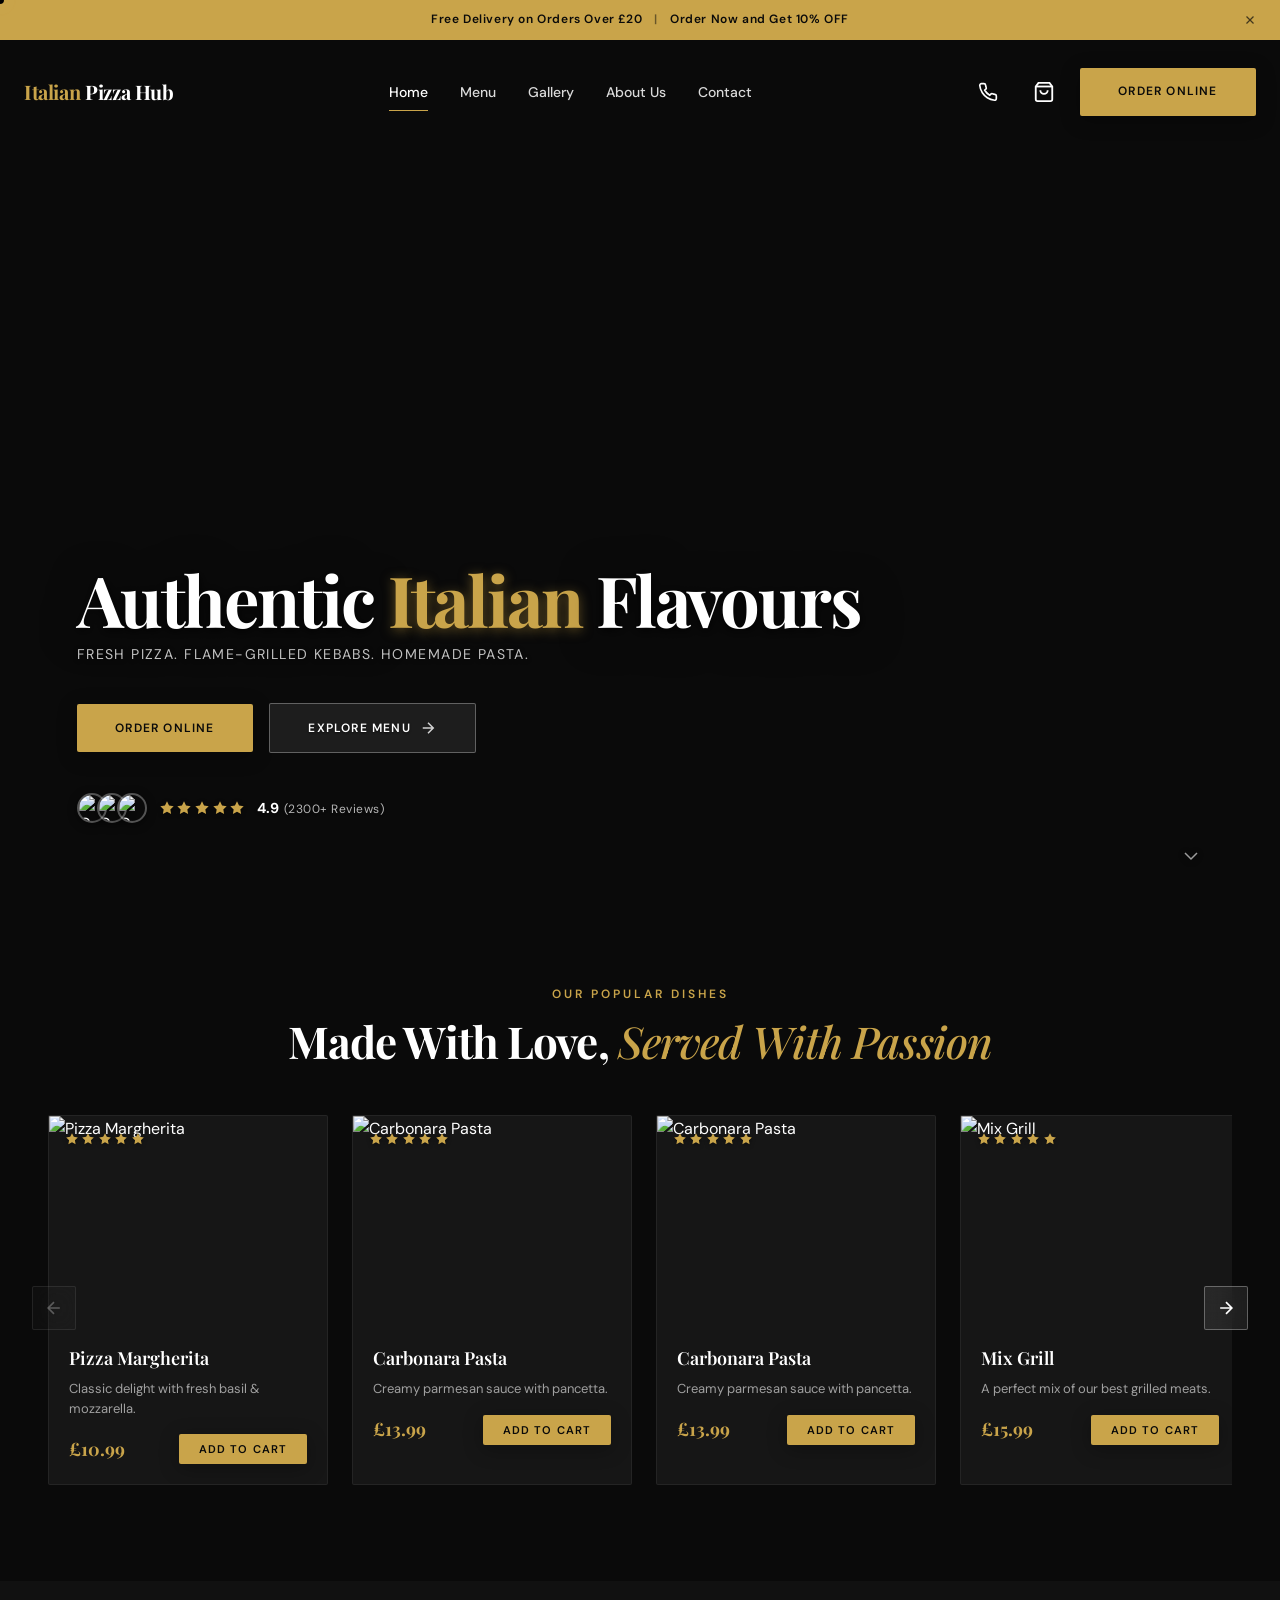
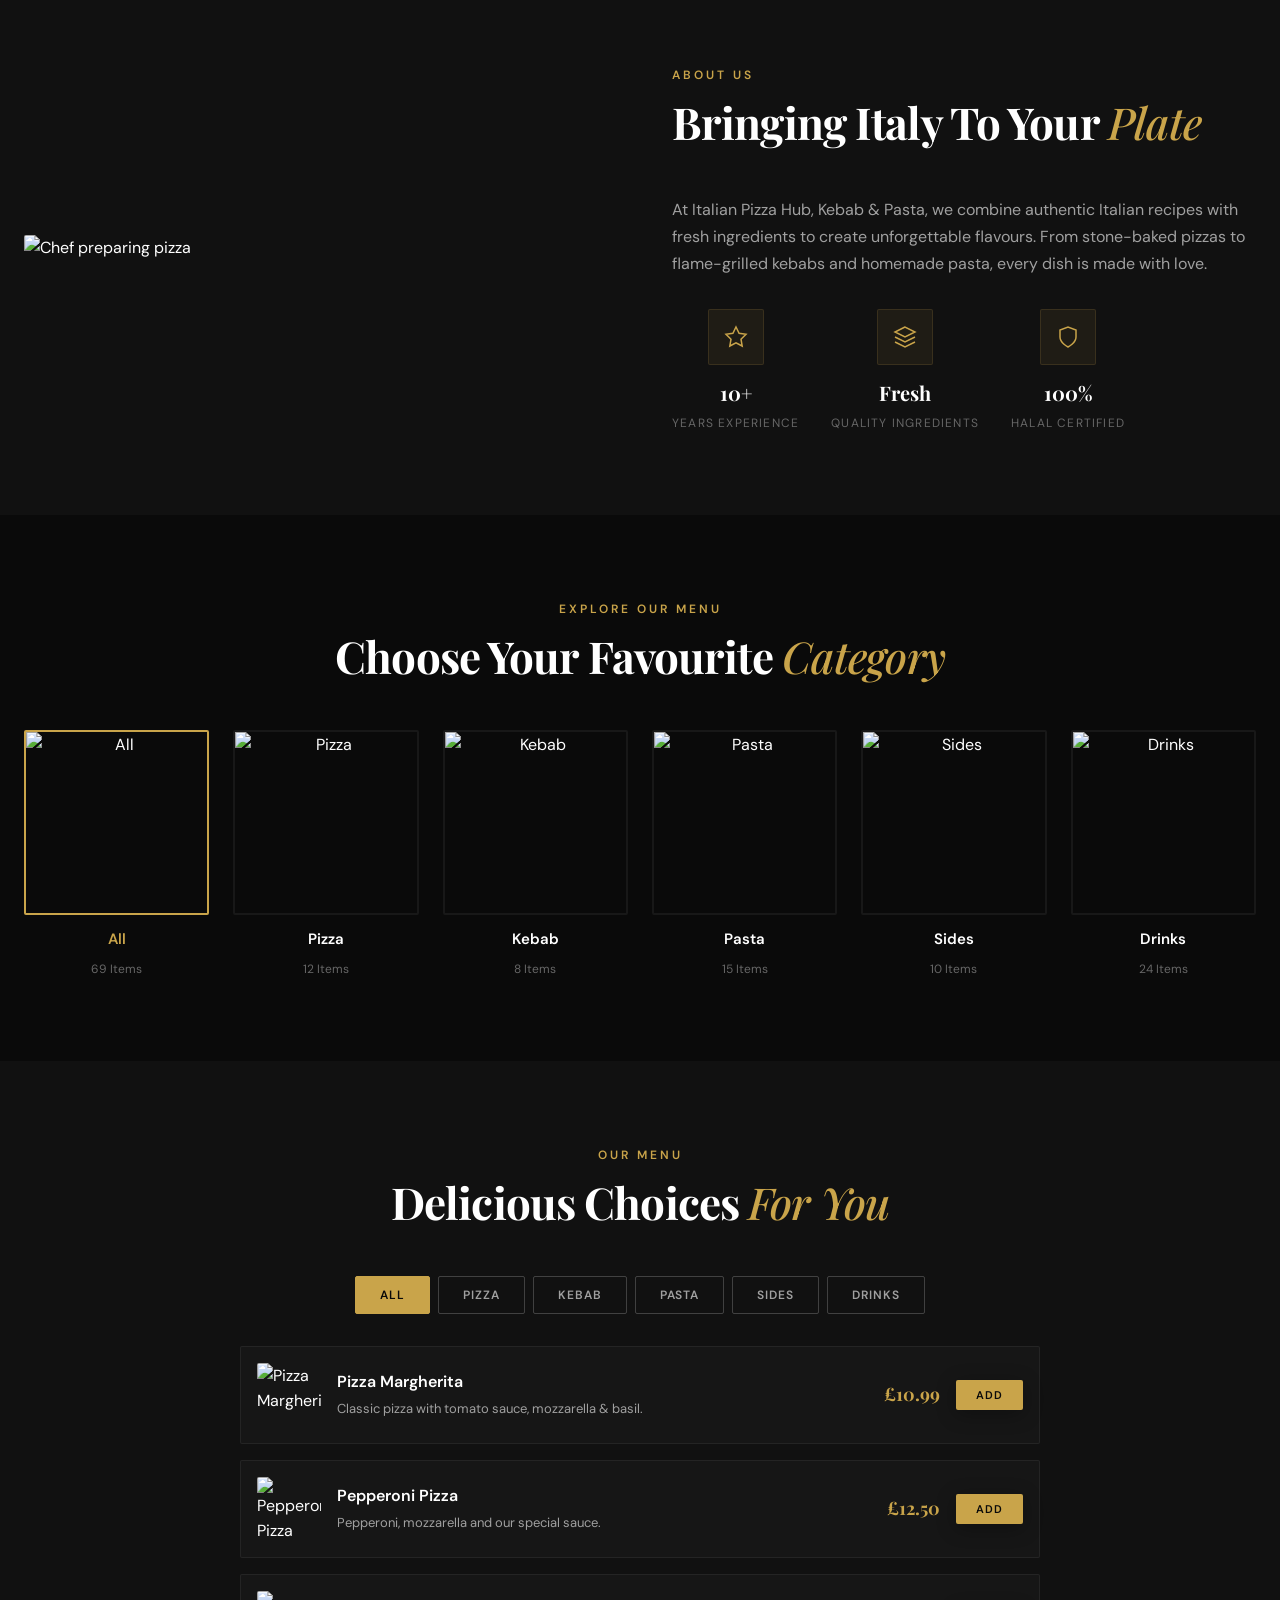
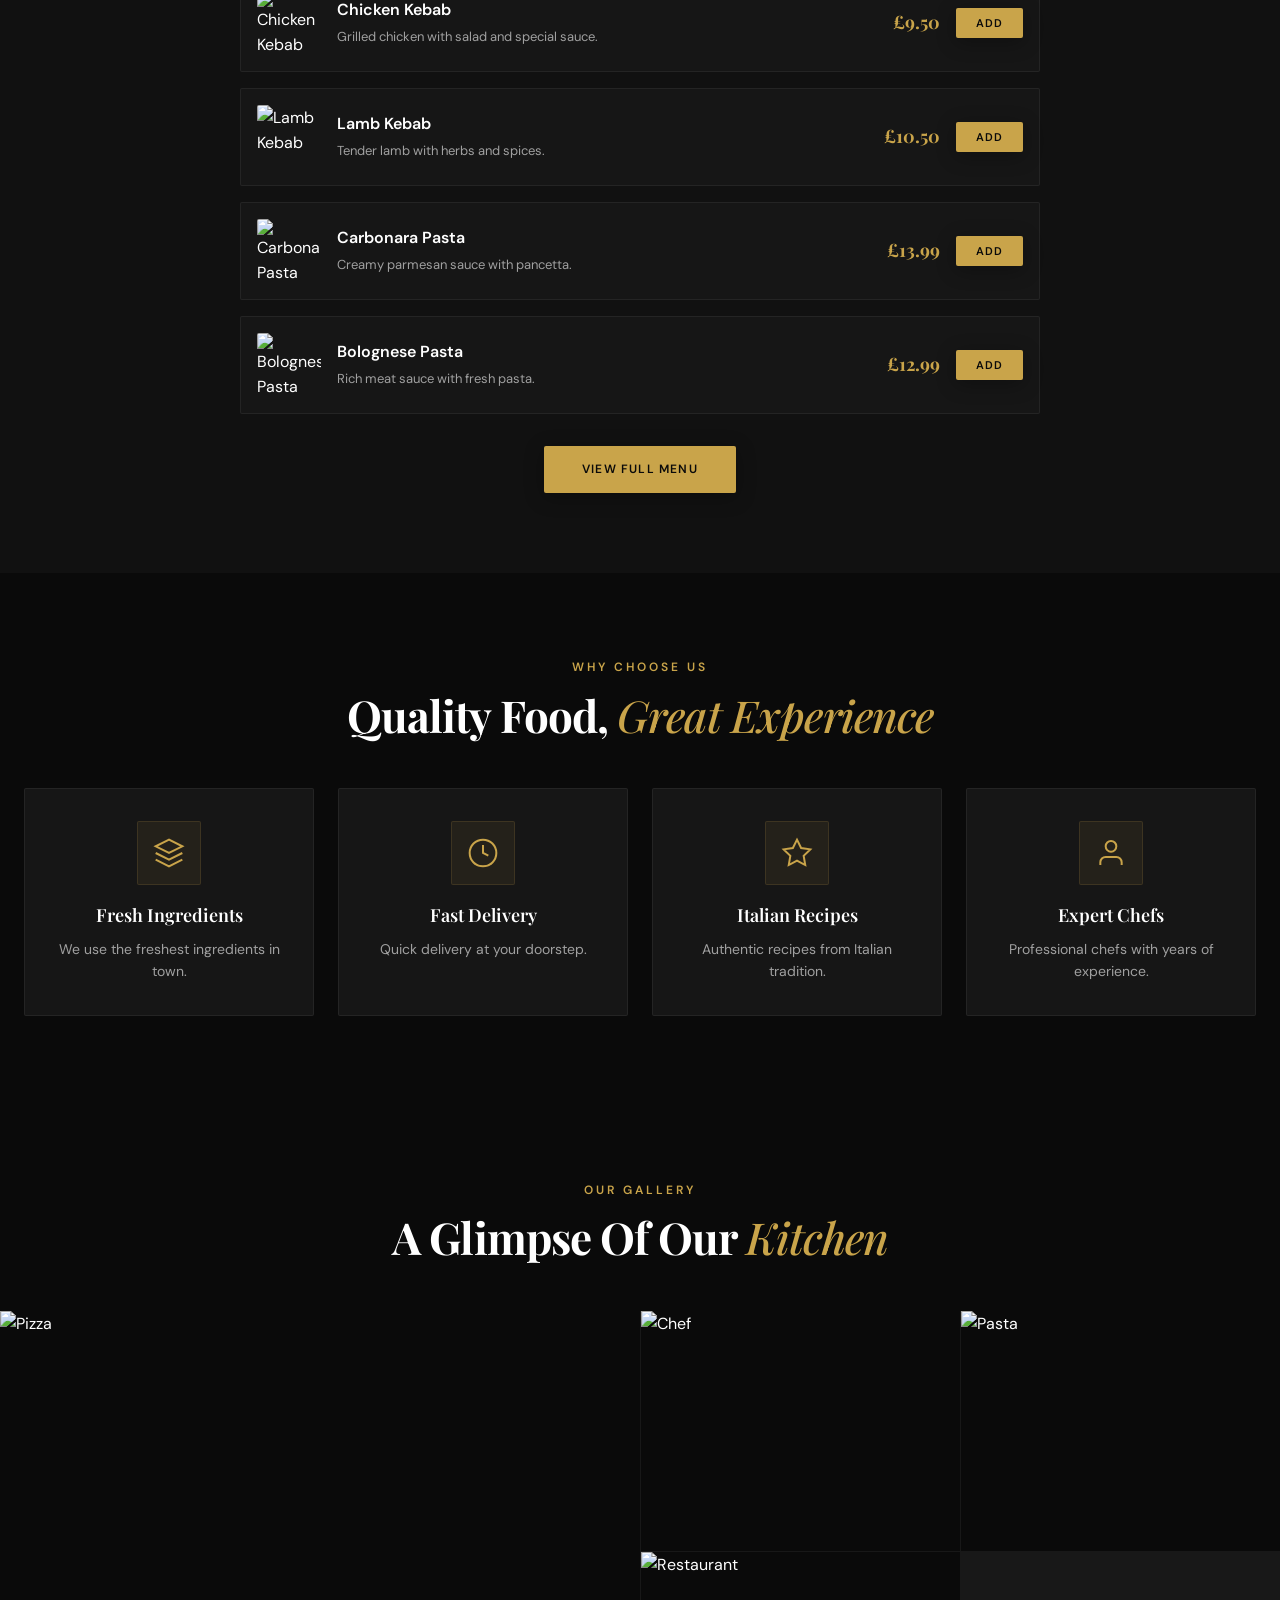
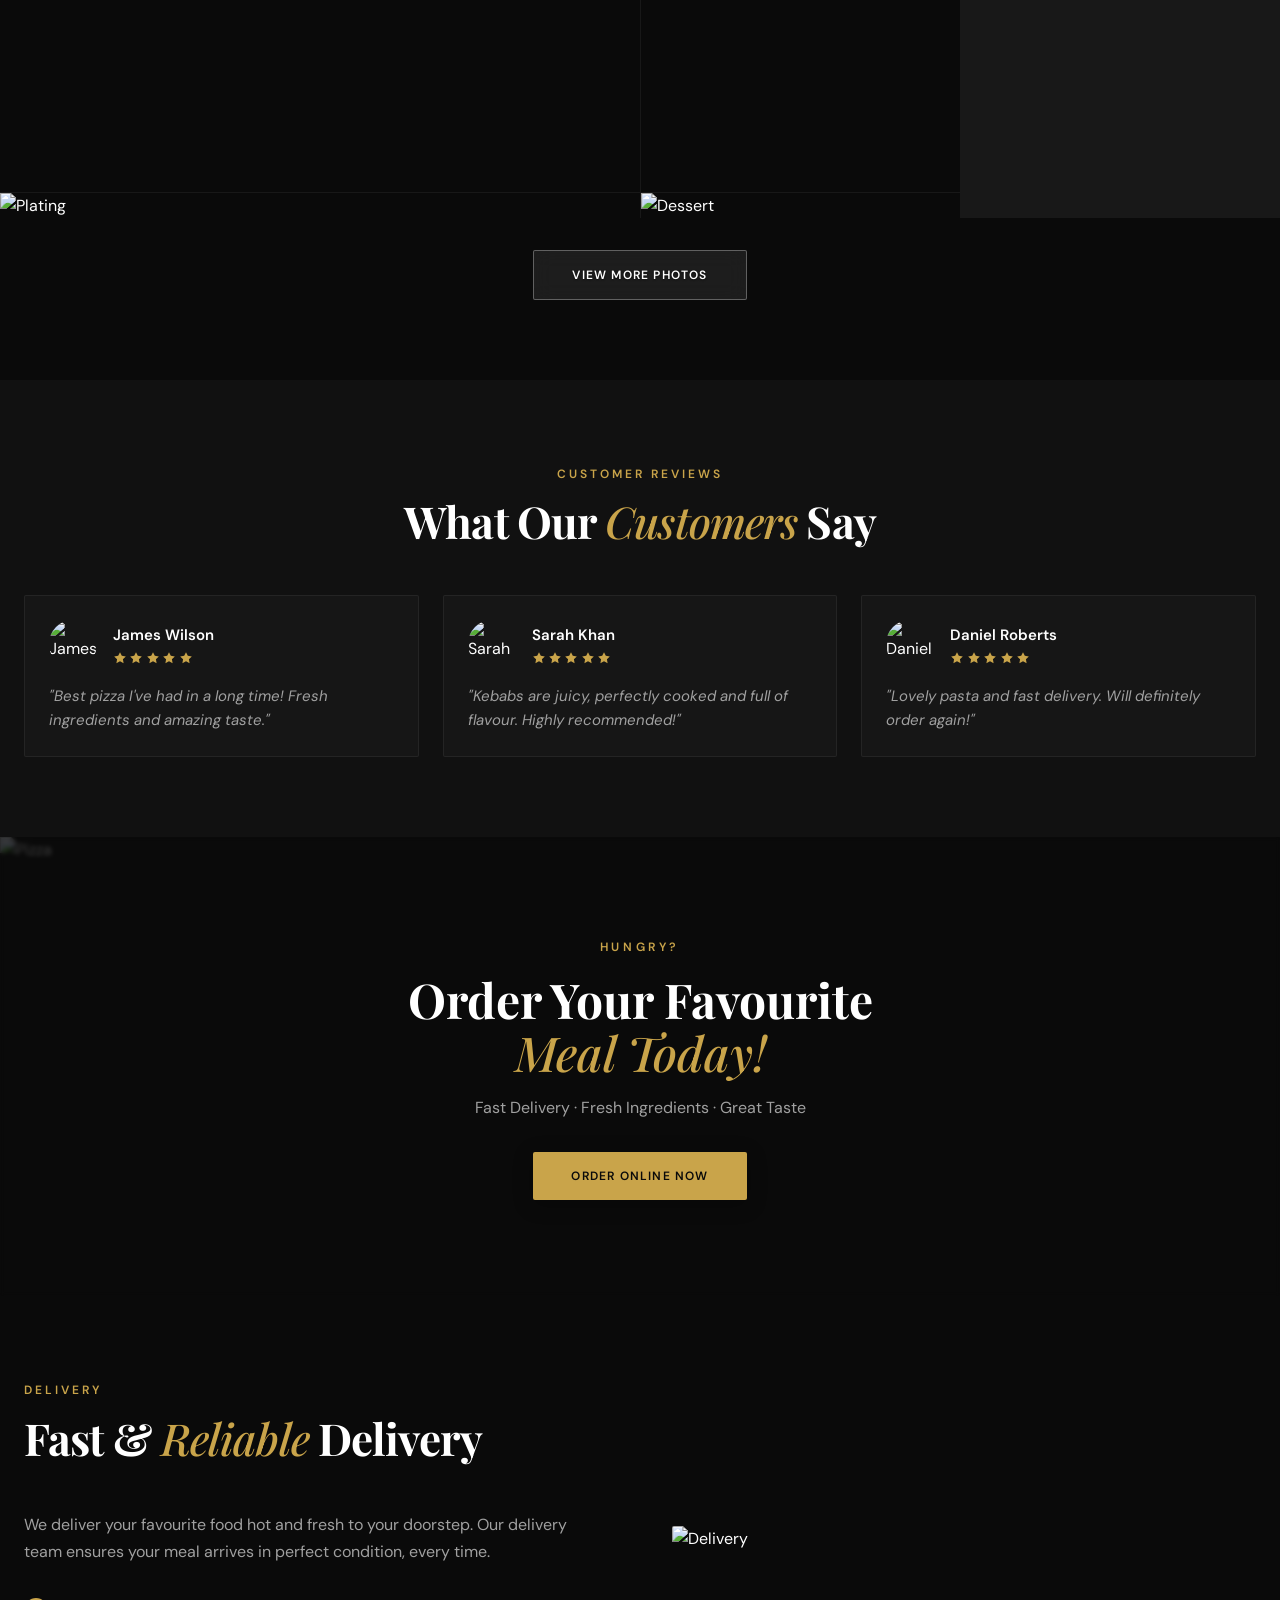
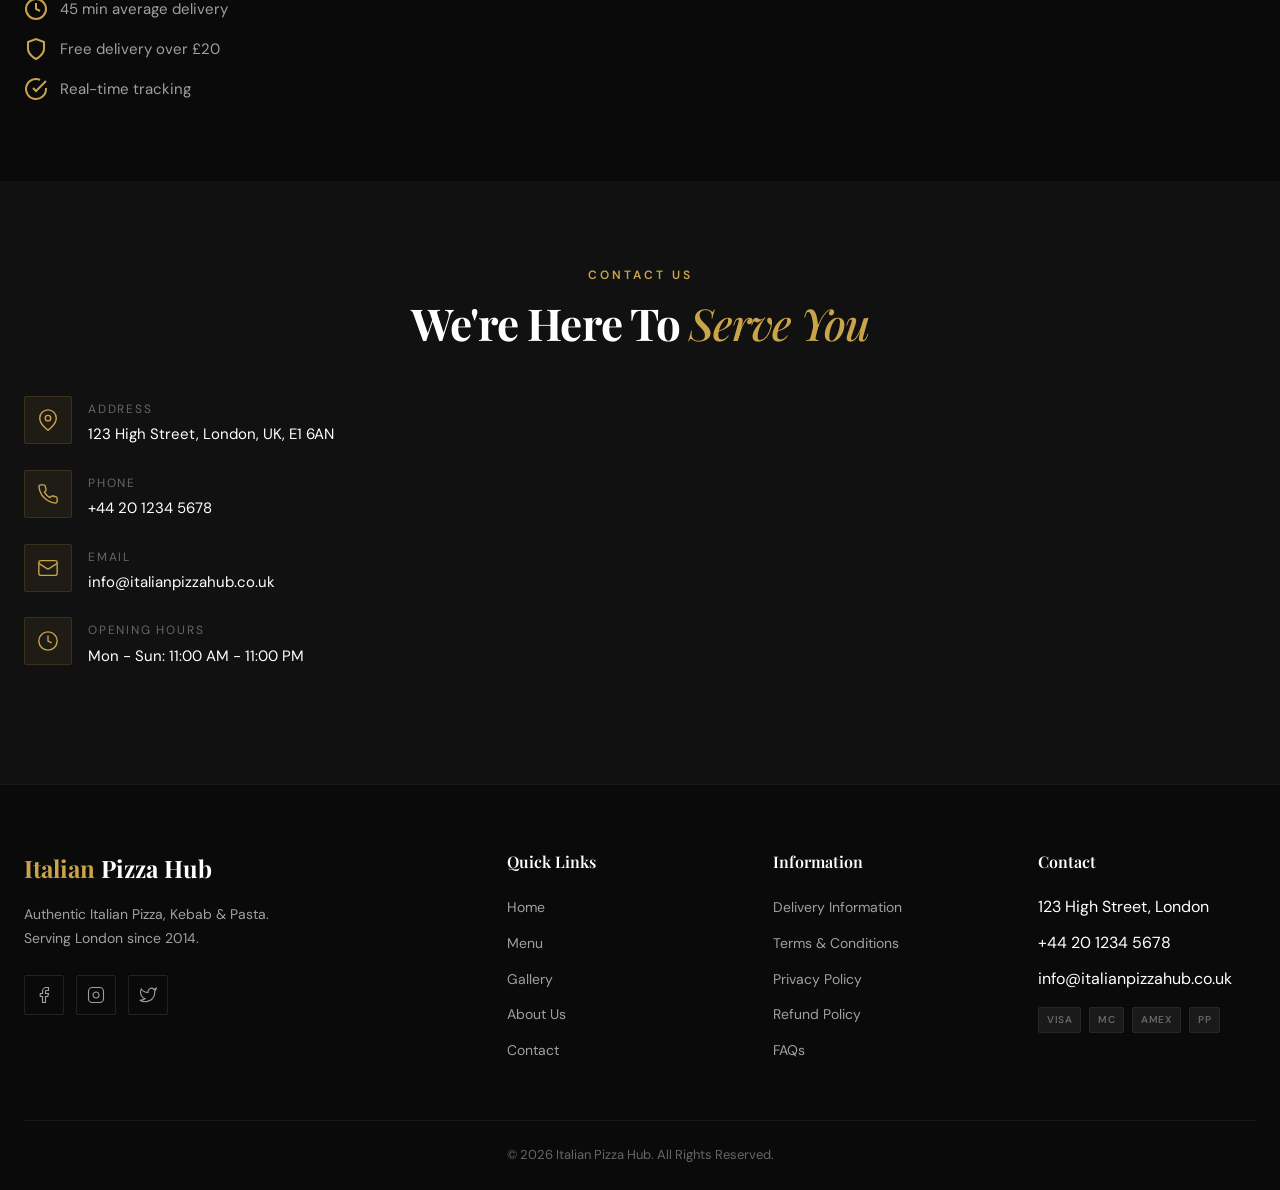
==== index.html @ 13fee337 "Add files via upload" ====
<!DOCTYPE html>
<html lang="en">
<head>
    <meta charset="UTF-8">
    <meta name="viewport" content="width=device-width, initial-scale=1.0">
    <title>Italian Pizza Hub | Kebab & Pasta</title>
    <link rel="preconnect" href="https://fonts.googleapis.com">
    <link rel="preconnect" href="https://fonts.gstatic.com" crossorigin>
    <link href="https://fonts.googleapis.com/css2?family=DM+Sans:ital,opsz,wght@0,9..40,300;0,9..40,400;0,9..40,500;0,9..40,600;0,9..40,700;1,9..40,400&family=Playfair+Display:ital,wght@0,400;0,500;0,600;0,700;0,800;1,400;1,500&display=swap" rel="stylesheet">
    <script src="https://cdnjs.cloudflare.com/ajax/libs/gsap/3.12.2/gsap.min.js"></script>
    <script src="https://cdnjs.cloudflare.com/ajax/libs/gsap/3.12.2/ScrollTrigger.min.js"></script>
    <link rel="stylesheet" href="style.css">
</head>
<body>

<!-- Promo Bar -->
<div class="promo-bar" id="promoBar">
    <span>Free Delivery on Orders Over &pound;20</span>
    <span class="promo-divider">|</span>
    <span>Order Now and Get 10% OFF</span>
    <button class="promo-close" id="promoClose" aria-label="Close promo bar">
        <svg width="14" height="14" viewBox="0 0 24 24" fill="none" stroke="currentColor" stroke-width="2"><line x1="18" y1="6" x2="6" y2="18"/><line x1="6" y1="6" x2="18" y2="18"/></svg>
    </button>
</div>

<!-- Loading Screen -->
<div class="loading-screen" id="loadingScreen">
  <div class="loading-content">
      <div class="loading-logo">
          <span class="logo-main">Italian</span>
          <span class="logo-sub">Pizza Hub</span>
      </div>
      <div class="loading-bar-container">
          <div class="loading-bar" id="loadingBar"></div>
      </div>
      <p class="loading-text">Preparing your experience</p>
      <p class="loading-credit">Presented by <span>Wahab</span></p>
  </div>
</div>

<!-- Custom Cursor -->
<div class="custom-cursor" id="customCursor"></div>
<div class="custom-cursor-follower" id="customCursorFollower"></div>

<!-- Scroll Progress -->
<div class="scroll-progress" id="scrollProgress"></div>

<!-- Cart Overlay -->
<div class="cart-overlay" id="cartOverlay"></div>
<div class="cart-sidebar" id="cartSidebar">
    <div class="cart-header">
        <h3>Your Cart</h3>
        <button class="cart-close" id="cartClose" aria-label="Close cart">
            <span></span><span></span>
        </button>
    </div>
    <div class="cart-items" id="cartItems"></div>
    <div class="cart-empty" id="cartEmpty">
        <svg width="48" height="48" viewBox="0 0 24 24" fill="none" stroke="currentColor" stroke-width="1.5">
            <path d="M6 2L3 6v14a2 2 0 002 2h14a2 2 0 002-2V6l-3-4z"/><line x1="3" y1="6" x2="21" y2="6"/><path d="M16 10a4 4 0 01-8 0"/>
        </svg>
        <p>Your cart is empty</p>
        <span>Add some delicious dishes</span>
    </div>
    <div class="cart-footer" id="cartFooter">
        <div class="cart-summary">
            <div class="cart-summary-row"><span>Subtotal</span><span id="cartSubtotal">&pound;0.00</span></div>
            <div class="cart-summary-row"><span>Delivery Fee</span><span id="cartDelivery">&pound;2.50</span></div>
            <div class="cart-summary-row total"><span>Total</span><span class="cart-total-price" id="cartTotalPrice">&pound;2.50</span></div>
        </div>
        <button class="btn-checkout">Proceed to Checkout</button>
        <button class="btn-continue" id="btnContinue">Continue Shopping</button>
    </div>
</div>

<!-- Navigation -->
<nav class="navbar" id="navbar">
    <div class="nav-container">
        <a href="#hero" class="nav-logo">
            <span class="logo-italian">Italian</span>
            <span class="logo-hub">Pizza Hub</span>
            <span class="logo-tag">Kebab & Pasta</span>
        </a>
        <div class="nav-links" id="navLinks">
            <div class="mobile-nav-header">
                <a href="#hero" class="nav-logo mobile"><span class="logo-italian">Italian</span><span class="logo-hub">Pizza Hub</span></a>
                <button class="mobile-close" id="mobileClose" aria-label="Close menu"><span></span><span></span></button>
            </div>
            <a href="#hero" class="nav-link active">Home</a>
            <a href="menu.html" class="nav-link">Menu</a>
            <a href="#gallery" class="nav-link">Gallery</a>
            <a href="#about" class="nav-link">About Us</a>
            <a href="#contact" class="nav-link">Contact</a>
            <div class="mobile-nav-footer">
                <a href="tel:+442012345678" class="mobile-phone">
                    <svg width="18" height="18" viewBox="0 0 24 24" fill="none" stroke="currentColor" stroke-width="2"><path d="M22 16.92v3a2 2 0 01-2.18 2 19.79 19.79 0 01-8.63-3.07 19.5 19.5 0 01-6-6 19.79 19.79 0 01-3.07-8.67A2 2 0 014.11 2h3a2 2 0 012 1.72c.127.96.361 1.903.7 2.81a2 2 0 01-.45 2.11L8.09 9.91a16 16 0 006 6l1.27-1.27a2 2 0 012.11-.45c.907.339 1.85.573 2.81.7A2 2 0 0122 16.92z"/></svg>
                    <span>+44 (0)20 1234 5678</span>
                </a>
                <p class="mobile-hours">Mon - Sun: 11:00 AM - 11:00 PM</p>
            </div>
        </div>
        <div class="nav-actions">
            <a href="tel:+442012345678" class="nav-phone" aria-label="Call us">
                <svg width="20" height="20" viewBox="0 0 24 24" fill="none" stroke="currentColor" stroke-width="2"><path d="M22 16.92v3a2 2 0 01-2.18 2 19.79 19.79 0 01-8.63-3.07 19.5 19.5 0 01-6-6 19.79 19.79 0 01-3.07-8.67A2 2 0 014.11 2h3a2 2 0 012 1.72c.127.96.361 1.903.7 2.81a2 2 0 01-.45 2.11L8.09 9.91a16 16 0 006 6l1.27-1.27a2 2 0 012.11-.45c.907.339 1.85.573 2.81.7A2 2 0 0122 16.92z"/></svg>
            </a>
            <button class="cart-toggle" id="cartToggle" aria-label="Open cart">
                <svg width="22" height="22" viewBox="0 0 24 24" fill="none" stroke="currentColor" stroke-width="2"><path d="M6 2L3 6v14a2 2 0 002 2h14a2 2 0 002-2V6l-3-4z"/><line x1="3" y1="6" x2="21" y2="6"/><path d="M16 10a4 4 0 01-8 0"/></svg>
                <span class="cart-badge" id="cartBadge">0</span>
            </button>
            <a href="menu.html" class="btn-nav">Order Online</a>
            <button class="mobile-toggle" id="mobileToggle" aria-label="Toggle menu"><span></span><span></span><span></span></button>
        </div>
    </div>
</nav>

<!-- Hero Section -->
<section class="hero" id="hero">
    <div class="hero-bg" id="heroBg">
        <div class="hero-bg-overlay"></div>
        <img src="https://images.unsplash.com/photo-1565299624946-b28f40a0ae38?w=1920&q=80" alt="Delicious pizza" class="hero-bg-img" id="heroBgImg">
    </div>
    <div class="hero-content">
        <h1 class="hero-title" id="heroTitle">
            <span class="title-line">Authentic</span>
            <span class="title-line accent">Italian</span>
            <span class="title-line">Flavours</span>
        </h1>
        <p class="hero-desc" id="heroDesc">Fresh Pizza. Flame-Grilled Kebabs. Homemade Pasta.</p>
        <div class="hero-buttons" id="heroButtons">
            <a href="menu.html" class="btn-primary"><span>Order Online</span></a>
            <a href="menu.html" class="btn-secondary"><span>Explore Menu</span><svg width="18" height="18" viewBox="0 0 24 24" fill="none" stroke="currentColor" stroke-width="2"><path d="M5 12h14M12 5l7 7-7 7"/></svg></a>
        </div>
        <div class="hero-rating" id="heroRating">
            <div class="rating-avatars">
                <img src="https://images.unsplash.com/photo-1507003211169-0a1dd7228f2d?w=100&q=80" alt="Customer">
                <img src="https://images.unsplash.com/photo-1494790108377-be9c29b29330?w=100&q=80" alt="Customer">
                <img src="https://images.unsplash.com/photo-1472099645785-5658abf4ff4e?w=100&q=80" alt="Customer">
            </div>
            <div class="rating-stars">
                <svg width="16" height="16" viewBox="0 0 24 24" fill="currentColor"><path d="M12 2l3.09 6.26L22 9.27l-5 4.87 1.18 6.88L12 17.77l-6.18 3.25L7 14.14 2 9.27l6.91-1.01L12 2z"/></svg>
                <svg width="16" height="16" viewBox="0 0 24 24" fill="currentColor"><path d="M12 2l3.09 6.26L22 9.27l-5 4.87 1.18 6.88L12 17.77l-6.18 3.25L7 14.14 2 9.27l6.91-1.01L12 2z"/></svg>
                <svg width="16" height="16" viewBox="0 0 24 24" fill="currentColor"><path d="M12 2l3.09 6.26L22 9.27l-5 4.87 1.18 6.88L12 17.77l-6.18 3.25L7 14.14 2 9.27l6.91-1.01L12 2z"/></svg>
                <svg width="16" height="16" viewBox="0 0 24 24" fill="currentColor"><path d="M12 2l3.09 6.26L22 9.27l-5 4.87 1.18 6.88L12 17.77l-6.18 3.25L7 14.14 2 9.27l6.91-1.01L12 2z"/></svg>
                <svg width="16" height="16" viewBox="0 0 24 24" fill="currentColor"><path d="M12 2l3.09 6.26L22 9.27l-5 4.87 1.18 6.88L12 17.77l-6.18 3.25L7 14.14 2 9.27l6.91-1.01L12 2z"/></svg>
            </div>
            <div class="rating-text"><span class="rating-score">4.9</span><span class="rating-count">(2300+ Reviews)</span></div>
        </div>
    </div>
    <div class="hero-scroll" id="heroScroll">
        <svg class="scroll-chevron" width="24" height="24" viewBox="0 0 24 24" fill="none" stroke="currentColor" stroke-width="1.5"><path d="M6 9l6 6 6-6"/></svg>
    </div>
</section>

<!-- Popular Dishes -->
<section class="popular" id="popular">
    <div class="container">
        <div class="section-header">
            <span class="section-label">Our Popular Dishes</span>
            <h2 class="section-title">Made With Love, <em>Served With Passion</em></h2>
        </div>
    </div>
    <div class="dishes-scroll-wrapper">
    
    <!-- Scroll Hint — visible only on mobile -->
    <div class="scroll-hint">
        <span class="scroll-hint-tag">
            Swipe for more
            <svg width="16" height="16" viewBox="0 0 24 24" fill="none" stroke="currentColor" stroke-width="2"><path d="M5 12h14M12 5l7 7-7 7"/></svg>
        </span>
    </div>
    
    <div class="dishes-scroll-wrapper">
        <button class="scroll-btn prev" id="dishesPrev" aria-label="Previous dishes">
            <svg width="20" height="20" viewBox="0 0 24 24" fill="none" stroke="currentColor" stroke-width="2"><path d="M19 12H5M12 19l-7-7 7-7"/></svg>
        </button>
        <div class="dishes-scroll" id="dishesScroll">
            <article class="dish-card" data-dish="margherita">
                <div class="dish-stars">
                    <svg width="14" height="14" viewBox="0 0 24 24" fill="currentColor"><path d="M12 2l3.09 6.26L22 9.27l-5 4.87 1.18 6.88L12 17.77l-6.18 3.25L7 14.14 2 9.27l6.91-1.01L12 2z"/></svg>
                    <svg width="14" height="14" viewBox="0 0 24 24" fill="currentColor"><path d="M12 2l3.09 6.26L22 9.27l-5 4.87 1.18 6.88L12 17.77l-6.18 3.25L7 14.14 2 9.27l6.91-1.01L12 2z"/></svg>
                    <svg width="14" height="14" viewBox="0 0 24 24" fill="currentColor"><path d="M12 2l3.09 6.26L22 9.27l-5 4.87 1.18 6.88L12 17.77l-6.18 3.25L7 14.14 2 9.27l6.91-1.01L12 2z"/></svg>
                    <svg width="14" height="14" viewBox="0 0 24 24" fill="currentColor"><path d="M12 2l3.09 6.26L22 9.27l-5 4.87 1.18 6.88L12 17.77l-6.18 3.25L7 14.14 2 9.27l6.91-1.01L12 2z"/></svg>
                    <svg width="14" height="14" viewBox="0 0 24 24" fill="currentColor"><path d="M12 2l3.09 6.26L22 9.27l-5 4.87 1.18 6.88L12 17.77l-6.18 3.25L7 14.14 2 9.27l6.91-1.01L12 2z"/></svg>
                </div>
                <div class="dish-image"><img src="https://images.unsplash.com/photo-1574071318508-1cdbab80d002?w=400&q=80" alt="Pizza Margherita" loading="lazy"></div>
                <div class="dish-info">
                    <h3 class="dish-name">Pizza Margherita</h3>
                    <p class="dish-desc">Classic delight with fresh basil &amp; mozzarella.</p>
                    <div class="dish-footer"><span class="dish-price">&pound;10.99</span><button class="btn-add-cart" data-name="Pizza Margherita" data-price="10.99">Add to Cart</button></div>
                </div>
            </article>
            <article class="dish-card" data-dish="carbonara">
                <div class="dish-stars">
                    <svg width="14" height="14" viewBox="0 0 24 24" fill="currentColor"><path d="M12 2l3.09 6.26L22 9.27l-5 4.87 1.18 6.88L12 17.77l-6.18 3.25L7 14.14 2 9.27l6.91-1.01L12 2z"/></svg>
                    <svg width="14" height="14" viewBox="0 0 24 24" fill="currentColor"><path d="M12 2l3.09 6.26L22 9.27l-5 4.87 1.18 6.88L12 17.77l-6.18 3.25L7 14.14 2 9.27l6.91-1.01L12 2z"/></svg>
                    <svg width="14" height="14" viewBox="0 0 24 24" fill="currentColor"><path d="M12 2l3.09 6.26L22 9.27l-5 4.87 1.18 6.88L12 17.77l-6.18 3.25L7 14.14 2 9.27l6.91-1.01L12 2z"/></svg>
                    <svg width="14" height="14" viewBox="0 0 24 24" fill="currentColor"><path d="M12 2l3.09 6.26L22 9.27l-5 4.87 1.18 6.88L12 17.77l-6.18 3.25L7 14.14 2 9.27l6.91-1.01L12 2z"/></svg>
                    <svg width="14" height="14" viewBox="0 0 24 24" fill="currentColor"><path d="M12 2l3.09 6.26L22 9.27l-5 4.87 1.18 6.88L12 17.77l-6.18 3.25L7 14.14 2 9.27l6.91-1.01L12 2z"/></svg>
                </div>
                <div class="dish-image"><img src="https://images.unsplash.com/photo-1612874742237-6526221588e3?w=400&q=80" alt="Carbonara Pasta" loading="lazy"></div>
                <div class="dish-info">
                    <h3 class="dish-name">Carbonara Pasta</h3>
                    <p class="dish-desc">Creamy parmesan sauce with pancetta.</p>
                    <div class="dish-footer"><span class="dish-price">&pound;13.99</span><button class="btn-add-cart" data-name="Carbonara Pasta" data-price="13.99">Add to Cart</button></div>
                </div>
            </article>
            <article class="dish-card" data-dish="carbonara">
                <div class="dish-stars">
                    <svg width="14" height="14" viewBox="0 0 24 24" fill="currentColor"><path d="M12 2l3.09 6.26L22 9.27l-5 4.87 1.18 6.88L12 17.77l-6.18 3.25L7 14.14 2 9.27l6.91-1.01L12 2z"/></svg>
                    <svg width="14" height="14" viewBox="0 0 24 24" fill="currentColor"><path d="M12 2l3.09 6.26L22 9.27l-5 4.87 1.18 6.88L12 17.77l-6.18 3.25L7 14.14 2 9.27l6.91-1.01L12 2z"/></svg>
                    <svg width="14" height="14" viewBox="0 0 24 24" fill="currentColor"><path d="M12 2l3.09 6.26L22 9.27l-5 4.87 1.18 6.88L12 17.77l-6.18 3.25L7 14.14 2 9.27l6.91-1.01L12 2z"/></svg>
                    <svg width="14" height="14" viewBox="0 0 24 24" fill="currentColor"><path d="M12 2l3.09 6.26L22 9.27l-5 4.87 1.18 6.88L12 17.77l-6.18 3.25L7 14.14 2 9.27l6.91-1.01L12 2z"/></svg>
                    <svg width="14" height="14" viewBox="0 0 24 24" fill="currentColor"><path d="M12 2l3.09 6.26L22 9.27l-5 4.87 1.18 6.88L12 17.77l-6.18 3.25L7 14.14 2 9.27l6.91-1.01L12 2z"/></svg>
                </div>
                <div class="dish-image"><img src="https://images.unsplash.com/photo-1612874742237-6526221588e3?w=400&q=80" alt="Carbonara Pasta" loading="lazy"></div>
                <div class="dish-info">
                    <h3 class="dish-name">Carbonara Pasta</h3>
                    <p class="dish-desc">Creamy parmesan sauce with pancetta.</p>
                    <div class="dish-footer"><span class="dish-price">&pound;13.99</span><button class="btn-add-cart" data-name="Carbonara Pasta" data-price="13.99">Add to Cart</button></div>
                </div>
            </article>
            <article class="dish-card" data-dish="mixgrill">
                <div class="dish-stars">
                    <svg width="14" height="14" viewBox="0 0 24 24" fill="currentColor"><path d="M12 2l3.09 6.26L22 9.27l-5 4.87 1.18 6.88L12 17.77l-6.18 3.25L7 14.14 2 9.27l6.91-1.01L12 2z"/></svg>
                    <svg width="14" height="14" viewBox="0 0 24 24" fill="currentColor"><path d="M12 2l3.09 6.26L22 9.27l-5 4.87 1.18 6.88L12 17.77l-6.18 3.25L7 14.14 2 9.27l6.91-1.01L12 2z"/></svg>
                    <svg width="14" height="14" viewBox="0 0 24 24" fill="currentColor"><path d="M12 2l3.09 6.26L22 9.27l-5 4.87 1.18 6.88L12 17.77l-6.18 3.25L7 14.14 2 9.27l6.91-1.01L12 2z"/></svg>
                    <svg width="14" height="14" viewBox="0 0 24 24" fill="currentColor"><path d="M12 2l3.09 6.26L22 9.27l-5 4.87 1.18 6.88L12 17.77l-6.18 3.25L7 14.14 2 9.27l6.91-1.01L12 2z"/></svg>
                    <svg width="14" height="14" viewBox="0 0 24 24" fill="currentColor"><path d="M12 2l3.09 6.26L22 9.27l-5 4.87 1.18 6.88L12 17.77l-6.18 3.25L7 14.14 2 9.27l6.91-1.01L12 2z"/></svg>
                </div>
                <div class="dish-image"><img src="https://images.unsplash.com/photo-1555939594-58d7cb561ad1?w=400&q=80" alt="Mix Grill" loading="lazy"></div>
                <div class="dish-info">
                    <h3 class="dish-name">Mix Grill</h3>
                    <p class="dish-desc">A perfect mix of our best grilled meats.</p>
                    <div class="dish-footer"><span class="dish-price">&pound;15.99</span><button class="btn-add-cart" data-name="Mix Grill" data-price="15.99">Add to Cart</button></div>
                </div>
            </article>
        </div>
        <button class="scroll-btn next" id="dishesNext" aria-label="Next dishes">
            <svg width="20" height="20" viewBox="0 0 24 24" fill="none" stroke="currentColor" stroke-width="2"><path d="M5 12h14M12 5l7 7-7 7"/></svg>
        </button>
    </div>
</section>

<!-- About Section -->
<section class="about" id="about">
    <div class="container">
        <div class="about-grid">
            <div class="about-image"><img src="https://images.unsplash.com/photo-1556910103-1c02745aae4d?w=600&q=80" alt="Chef preparing pizza" loading="lazy"></div>
            <div class="about-content">
                <div class="section-header left">
                    <span class="section-label">About Us</span>
                    <h2 class="section-title">Bringing Italy To Your <em>Plate</em></h2>
                </div>
                <p class="about-text">At Italian Pizza Hub, Kebab &amp; Pasta, we combine authentic Italian recipes with fresh ingredients to create unforgettable flavours. From stone-baked pizzas to flame-grilled kebabs and homemade pasta, every dish is made with love.</p>
                <div class="about-stats">
                    <div class="stat"><div class="stat-icon"><svg width="24" height="24" viewBox="0 0 24 24" fill="none" stroke="currentColor" stroke-width="1.5"><path d="M12 2l3.09 6.26L22 9.27l-5 4.87 1.18 6.88L12 17.77l-6.18 3.25L7 14.14 2 9.27l6.91-1.01L12 2z"/></svg></div><span class="stat-value">10+</span><span class="stat-label">Years Experience</span></div>
                    <div class="stat"><div class="stat-icon"><svg width="24" height="24" viewBox="0 0 24 24" fill="none" stroke="currentColor" stroke-width="1.5"><path d="M12 2L2 7l10 5 10-5-10-5z"/><path d="M2 17l10 5 10-5"/><path d="M2 12l10 5 10-5"/></svg></div><span class="stat-value">Fresh</span><span class="stat-label">Quality Ingredients</span></div>
                    <div class="stat"><div class="stat-icon"><svg width="24" height="24" viewBox="0 0 24 24" fill="none" stroke="currentColor" stroke-width="1.5"><path d="M12 22s8-4 8-10V5l-8-3-8 3v7c0 6 8 10 8 10z"/></svg></div><span class="stat-value">100%</span><span class="stat-label">Halal Certified</span></div>
                </div>
            </div>
        </div>
    </div>
</section>

<!-- Menu Categories -->
<section class="menu-categories" id="menu">
    <div class="container">
        <div class="section-header">
            <span class="section-label">Explore Our Menu</span>
            <h2 class="section-title">Choose Your Favourite <em>Category</em></h2>
        </div>
        <div class="categories-grid">
            <a href="#" class="category-card active" data-category="all">
                <div class="category-image"><img src="https://images.unsplash.com/photo-1565299624946-b28f40a0ae38?w=300&q=80" alt="All"></div>
                <span class="category-name">All</span><span class="category-count">69 Items</span>
            </a>
            <a href="#" class="category-card" data-category="pizza">
                <div class="category-image"><img src="https://images.unsplash.com/photo-1565299624946-b28f40a0ae38?w=300&q=80" alt="Pizza"></div>
                <span class="category-name">Pizza</span><span class="category-count">12 Items</span>
            </a>
            <a href="#" class="category-card" data-category="kebab">
                <div class="category-image"><img src="https://images.unsplash.com/photo-1561651823-34a0658ebc9d?w=300&q=80" alt="Kebab"></div>
                <span class="category-name">Kebab</span><span class="category-count">8 Items</span>
            </a>
            <a href="menu.html" class="category-card" data-category="pasta">
                <div class="category-image"><img src="https://images.unsplash.com/photo-1612874742237-6526221588e3?w=300&q=80" alt="Pasta"></div>
                <span class="category-name">Pasta</span><span class="category-count">15 Items</span>
            </a>
            <a href="menu.html" class="category-card" data-category="sides">
                <div class="category-image"><img src="https://images.unsplash.com/photo-1630384060421-cb20d0e0649d?w=300&q=80" alt="Sides"></div>
                <span class="category-name">Sides</span><span class="category-count">10 Items</span>
            </a>
            <a href="menu.html" class="category-card" data-category="drinks">
                <div class="category-image"><img src="https://images.unsplash.com/photo-1514362545857-3bc16c4c7d1b?w=300&q=80" alt="Drinks"></div>
                <span class="category-name">Drinks</span><span class="category-count">24 Items</span>
            </a>
        </div>
    </div>
</section>

<!-- Full Menu -->
<section class="full-menu" id="fullMenu">
    <div class="container">
        <div class="section-header">
            <span class="section-label">Our Menu</span>
            <h2 class="section-title">Delicious Choices <em>For You</em></h2>
        </div>
        <div class="menu-tabs" id="menuTabs">
            <button class="menu-tab active" data-tab="all">All</button>
            <button class="menu-tab" data-tab="pizza">Pizza</button>
            <button class="menu-tab" data-tab="kebab">Kebab</button>
            <button class="menu-tab" data-tab="pasta">Pasta</button>
            <button class="menu-tab" data-tab="sides">Sides</button>
            <button class="menu-tab" data-tab="drinks">Drinks</button>
        </div>
        <div class="menu-list" id="menuList">
            <div class="menu-item" data-category="pizza">
                <div class="menu-item-img"><img src="https://images.unsplash.com/photo-1574071318508-1cdbab80d002?w=200&q=80" alt="Pizza Margherita"></div>
                <div class="menu-item-info"><h4>Pizza Margherita</h4><p>Classic pizza with tomato sauce, mozzarella &amp; basil.</p></div>
                <div class="menu-item-price">&pound;10.99</div>
                <button class="btn-add-cart" data-name="Pizza Margherita" data-price="10.99">Add</button>
            </div>
            <div class="menu-item" data-category="pizza">
                <div class="menu-item-img"><img src="https://images.unsplash.com/photo-1628840042765-356cda07504e?w=200&q=80" alt="Pepperoni Pizza"></div>
                <div class="menu-item-info"><h4>Pepperoni Pizza</h4><p>Pepperoni, mozzarella and our special sauce.</p></div>
                <div class="menu-item-price">&pound;12.50</div>
                <button class="btn-add-cart" data-name="Pepperoni Pizza" data-price="12.50">Add</button>
            </div>
            <div class="menu-item" data-category="kebab">
                <div class="menu-item-img"><img src="https://images.unsplash.com/photo-1561651823-34a0658ebc9d?w=200&q=80" alt="Chicken Kebab"></div>
                <div class="menu-item-info"><h4>Chicken Kebab</h4><p>Grilled chicken with salad and special sauce.</p></div>
                <div class="menu-item-price">&pound;9.50</div>
                <button class="btn-add-cart" data-name="Chicken Kebab" data-price="9.50">Add</button>
            </div>
            <div class="menu-item" data-category="kebab">
                <div class="menu-item-img"><img src="https://images.unsplash.com/photo-1555939594-58d7cb561ad1?w=200&q=80" alt="Lamb Kebab"></div>
                <div class="menu-item-info"><h4>Lamb Kebab</h4><p>Tender lamb with herbs and spices.</p></div>
                <div class="menu-item-price">&pound;10.50</div>
                <button class="btn-add-cart" data-name="Lamb Kebab" data-price="10.50">Add</button>
            </div>
            <div class="menu-item" data-category="pasta">
                <div class="menu-item-img"><img src="https://images.unsplash.com/photo-1612874742237-6526221588e3?w=200&q=80" alt="Carbonara Pasta"></div>
                <div class="menu-item-info"><h4>Carbonara Pasta</h4><p>Creamy parmesan sauce with pancetta.</p></div>
                <div class="menu-item-price">&pound;13.99</div>
                <button class="btn-add-cart" data-name="Carbonara Pasta" data-price="13.99">Add</button>
            </div>
            <div class="menu-item" data-category="pasta">
                <div class="menu-item-img"><img src="https://images.unsplash.com/photo-1473093295043-cdd812d0e601?w=200&q=80" alt="Bolognese Pasta"></div>
                <div class="menu-item-info"><h4>Bolognese Pasta</h4><p>Rich meat sauce with fresh pasta.</p></div>
                <div class="menu-item-price">&pound;12.99</div>
                <button class="btn-add-cart" data-name="Bolognese Pasta" data-price="12.99">Add</button>
            </div>
        </div>
        <div class="menu-view-all"><a href="menu.html" class="btn-view-all">View Full Menu</a></div>
    </div>
</section>

<!-- Why Choose Us -->
<section class="why-us" id="why-us">
    <div class="container">
        <div class="section-header">
            <span class="section-label">Why Choose Us</span>
            <h2 class="section-title">Quality Food, <em>Great Experience</em></h2>
        </div>
        <div class="features-grid">
            <div class="feature-card"><div class="feature-icon"><svg width="32" height="32" viewBox="0 0 24 24" fill="none" stroke="currentColor" stroke-width="1.5"><path d="M12 2L2 7l10 5 10-5-10-5z"/><path d="M2 17l10 5 10-5"/><path d="M2 12l10 5 10-5"/></svg></div><h3>Fresh Ingredients</h3><p>We use the freshest ingredients in town.</p></div>
            <div class="feature-card"><div class="feature-icon"><svg width="32" height="32" viewBox="0 0 24 24" fill="none" stroke="currentColor" stroke-width="1.5"><circle cx="12" cy="12" r="10"/><polyline points="12 6 12 12 16 14"/></svg></div><h3>Fast Delivery</h3><p>Quick delivery at your doorstep.</p></div>
            <div class="feature-card"><div class="feature-icon"><svg width="32" height="32" viewBox="0 0 24 24" fill="none" stroke="currentColor" stroke-width="1.5"><path d="M12 2l3.09 6.26L22 9.27l-5 4.87 1.18 6.88L12 17.77l-6.18 3.25L7 14.14 2 9.27l6.91-1.01L12 2z"/></svg></div><h3>Italian Recipes</h3><p>Authentic recipes from Italian tradition.</p></div>
            <div class="feature-card"><div class="feature-icon"><svg width="32" height="32" viewBox="0 0 24 24" fill="none" stroke="currentColor" stroke-width="1.5"><path d="M20 21v-2a4 4 0 00-4-4H8a4 4 0 00-4 4v2"/><circle cx="12" cy="7" r="4"/></svg></div><h3>Expert Chefs</h3><p>Professional chefs with years of experience.</p></div>
        </div>
    </div>
</section>

<!-- Gallery -->
<section class="gallery" id="gallery">
    <div class="container">
        <div class="section-header">
            <span class="section-label">Our Gallery</span>
            <h2 class="section-title">A Glimpse Of Our <em>Kitchen</em></h2>
        </div>
    </div>
    <div class="gallery-grid">
        <div class="gallery-item large"><img src="https://images.unsplash.com/photo-1565299624946-b28f40a0ae38?w=800&q=80" alt="Pizza" loading="lazy"><div class="gallery-caption"><span>Fresh Pizza</span></div></div>
        <div class="gallery-item"><img src="https://images.unsplash.com/photo-1556910103-1c02745aae4d?w=400&q=80" alt="Chef" loading="lazy"><div class="gallery-caption"><span>Our Chefs</span></div></div>
        <div class="gallery-item"><img src="https://images.unsplash.com/photo-1612874742237-6526221588e3?w=400&q=80" alt="Pasta" loading="lazy"><div class="gallery-caption"><span>Fresh Pasta</span></div></div>
        <div class="gallery-item"><img src="https://images.unsplash.com/photo-1517248135467-4c7edcad34c4?w=400&q=80" alt="Restaurant" loading="lazy"><div class="gallery-caption"><span>Dining Area</span></div></div>
        <div class="gallery-item wide"><img src="https://images.unsplash.com/photo-1559339352-11d035aa65de?w=800&q=80" alt="Plating" loading="lazy"><div class="gallery-caption"><span>Plating Art</span></div></div>
        <div class="gallery-item"><img src="https://images.unsplash.com/photo-1551024506-0bccd828d307?w=400&q=80" alt="Dessert" loading="lazy"><div class="gallery-caption"><span>Sweet Finish</span></div></div>
    </div>
    <div class="gallery-cta"><a href="#" class="btn-view-gallery">View More Photos</a></div>
</section>

<!-- Reviews -->
<section class="reviews" id="reviews">
    <div class="container">
        <div class="section-header">
            <span class="section-label">Customer Reviews</span>
            <h2 class="section-title">What Our <em>Customers</em> Say</h2>
        </div>
        <div class="reviews-grid">
            <div class="review-card">
                <div class="review-header">
                    <img src="https://images.unsplash.com/photo-1507003211169-0a1dd7228f2d?w=100&q=80" alt="James Wilson" class="review-avatar">
                    <div class="review-meta"><span class="review-name">James Wilson</span><div class="review-stars"><svg width="14" height="14" viewBox="0 0 24 24" fill="currentColor"><path d="M12 2l3.09 6.26L22 9.27l-5 4.87 1.18 6.88L12 17.77l-6.18 3.25L7 14.14 2 9.27l6.91-1.01L12 2z"/></svg><svg width="14" height="14" viewBox="0 0 24 24" fill="currentColor"><path d="M12 2l3.09 6.26L22 9.27l-5 4.87 1.18 6.88L12 17.77l-6.18 3.25L7 14.14 2 9.27l6.91-1.01L12 2z"/></svg><svg width="14" height="14" viewBox="0 0 24 24" fill="currentColor"><path d="M12 2l3.09 6.26L22 9.27l-5 4.87 1.18 6.88L12 17.77l-6.18 3.25L7 14.14 2 9.27l6.91-1.01L12 2z"/></svg><svg width="14" height="14" viewBox="0 0 24 24" fill="currentColor"><path d="M12 2l3.09 6.26L22 9.27l-5 4.87 1.18 6.88L12 17.77l-6.18 3.25L7 14.14 2 9.27l6.91-1.01L12 2z"/></svg><svg width="14" height="14" viewBox="0 0 24 24" fill="currentColor"><path d="M12 2l3.09 6.26L22 9.27l-5 4.87 1.18 6.88L12 17.77l-6.18 3.25L7 14.14 2 9.27l6.91-1.01L12 2z"/></svg></div></div>
                </div>
                <p class="review-text">"Best pizza I've had in a long time! Fresh ingredients and amazing taste."</p>
            </div>
            <div class="review-card">
                <div class="review-header">
                    <img src="https://images.unsplash.com/photo-1494790108377-be9c29b29330?w=100&q=80" alt="Sarah Khan" class="review-avatar">
                    <div class="review-meta"><span class="review-name">Sarah Khan</span><div class="review-stars"><svg width="14" height="14" viewBox="0 0 24 24" fill="currentColor"><path d="M12 2l3.09 6.26L22 9.27l-5 4.87 1.18 6.88L12 17.77l-6.18 3.25L7 14.14 2 9.27l6.91-1.01L12 2z"/></svg><svg width="14" height="14" viewBox="0 0 24 24" fill="currentColor"><path d="M12 2l3.09 6.26L22 9.27l-5 4.87 1.18 6.88L12 17.77l-6.18 3.25L7 14.14 2 9.27l6.91-1.01L12 2z"/></svg><svg width="14" height="14" viewBox="0 0 24 24" fill="currentColor"><path d="M12 2l3.09 6.26L22 9.27l-5 4.87 1.18 6.88L12 17.77l-6.18 3.25L7 14.14 2 9.27l6.91-1.01L12 2z"/></svg><svg width="14" height="14" viewBox="0 0 24 24" fill="currentColor"><path d="M12 2l3.09 6.26L22 9.27l-5 4.87 1.18 6.88L12 17.77l-6.18 3.25L7 14.14 2 9.27l6.91-1.01L12 2z"/></svg><svg width="14" height="14" viewBox="0 0 24 24" fill="currentColor"><path d="M12 2l3.09 6.26L22 9.27l-5 4.87 1.18 6.88L12 17.77l-6.18 3.25L7 14.14 2 9.27l6.91-1.01L12 2z"/></svg></div></div>
                </div>
                <p class="review-text">"Kebabs are juicy, perfectly cooked and full of flavour. Highly recommended!"</p>
            </div>
            <div class="review-card">
                <div class="review-header">
                    <img src="https://images.unsplash.com/photo-1472099645785-5658abf4ff4e?w=100&q=80" alt="Daniel Roberts" class="review-avatar">
                    <div class="review-meta"><span class="review-name">Daniel Roberts</span><div class="review-stars"><svg width="14" height="14" viewBox="0 0 24 24" fill="currentColor"><path d="M12 2l3.09 6.26L22 9.27l-5 4.87 1.18 6.88L12 17.77l-6.18 3.25L7 14.14 2 9.27l6.91-1.01L12 2z"/></svg><svg width="14" height="14" viewBox="0 0 24 24" fill="currentColor"><path d="M12 2l3.09 6.26L22 9.27l-5 4.87 1.18 6.88L12 17.77l-6.18 3.25L7 14.14 2 9.27l6.91-1.01L12 2z"/></svg><svg width="14" height="14" viewBox="0 0 24 24" fill="currentColor"><path d="M12 2l3.09 6.26L22 9.27l-5 4.87 1.18 6.88L12 17.77l-6.18 3.25L7 14.14 2 9.27l6.91-1.01L12 2z"/></svg><svg width="14" height="14" viewBox="0 0 24 24" fill="currentColor"><path d="M12 2l3.09 6.26L22 9.27l-5 4.87 1.18 6.88L12 17.77l-6.18 3.25L7 14.14 2 9.27l6.91-1.01L12 2z"/></svg><svg width="14" height="14" viewBox="0 0 24 24" fill="currentColor"><path d="M12 2l3.09 6.26L22 9.27l-5 4.87 1.18 6.88L12 17.77l-6.18 3.25L7 14.14 2 9.27l6.91-1.01L12 2z"/></svg></div></div>
                </div>
                <p class="review-text">"Lovely pasta and fast delivery. Will definitely order again!"</p>
            </div>
        </div>
    </div>
</section>

<!-- CTA / Order Banner -->
<section class="cta-section" id="cta">
    <div class="cta-bg">
        <img src="https://images.unsplash.com/photo-1565299624946-b28f40a0ae38?w=1920&q=80" alt="Pizza" loading="lazy">
        <div class="cta-overlay"></div>
    </div>
    <div class="container">
        <div class="cta-content">
            <span class="cta-label">Hungry?</span>
            <h2 class="cta-title">Order Your Favourite <em>Meal Today!</em></h2>
            <p class="cta-desc">Fast Delivery &middot; Fresh Ingredients &middot; Great Taste</p>
            <a href="menu.html" class="btn-cta">Order Online Now</a>
        </div>
    </div>
</section>

<!-- Delivery Section -->
<section class="delivery" id="delivery">
    <div class="container">
        <div class="delivery-grid">
            <div class="delivery-content">
                <div class="section-header left">
                    <span class="section-label">Delivery</span>
                    <h2 class="section-title">Fast &amp; <em>Reliable</em> Delivery</h2>
                </div>
                <p class="delivery-text">We deliver your favourite food hot and fresh to your doorstep. Our delivery team ensures your meal arrives in perfect condition, every time.</p>
                <div class="delivery-features">
                    <div class="delivery-feature"><svg width="24" height="24" viewBox="0 0 24 24" fill="none" stroke="currentColor" stroke-width="2"><circle cx="12" cy="12" r="10"/><polyline points="12 6 12 12 16 14"/></svg><span>45 min average delivery</span></div>
                    <div class="delivery-feature"><svg width="24" height="24" viewBox="0 0 24 24" fill="none" stroke="currentColor" stroke-width="2"><path d="M12 22s8-4 8-10V5l-8-3-8 3v7c0 6 8 10 8 10z"/></svg><span>Free delivery over &pound;20</span></div>
                    <div class="delivery-feature"><svg width="24" height="24" viewBox="0 0 24 24" fill="none" stroke="currentColor" stroke-width="2"><path d="M22 11.08V12a10 10 0 11-5.93-9.14"/><polyline points="22 4 12 14.01 9 11.01"/></svg><span>Real-time tracking</span></div>
                </div>
            </div>
            <div class="delivery-image"><img src="https://images.unsplash.com/photo-1526367790999-015075668a5a?w=600&q=80" alt="Delivery" loading="lazy"></div>
        </div>
    </div>
</section>

<!-- Contact -->
<section class="contact" id="contact">
    <div class="container">
        <div class="section-header">
            <span class="section-label">Contact Us</span>
            <h2 class="section-title">We're Here To <em>Serve You</em></h2>
        </div>
        <div class="contact-grid">
            <div class="contact-info-card">
                <div class="contact-item">
                    <div class="contact-icon"><svg width="22" height="22" viewBox="0 0 24 24" fill="none" stroke="currentColor" stroke-width="1.5"><path d="M21 10c0 7-9 13-9 13s-9-6-9-13a9 9 0 0118 0z"/><circle cx="12" cy="10" r="3"/></svg></div>
                    <div class="contact-text"><span class="contact-label">Address</span><span class="contact-value">123 High Street, London, UK, E1 6AN</span></div>
                </div>
                <div class="contact-item">
                    <div class="contact-icon"><svg width="22" height="22" viewBox="0 0 24 24" fill="none" stroke="currentColor" stroke-width="1.5"><path d="M22 16.92v3a2 2 0 01-2.18 2 19.79 19.79 0 01-8.63-3.07 19.5 19.5 0 01-6-6 19.79 19.79 0 01-3.07-8.67A2 2 0 014.11 2h3a2 2 0 012 1.72c.127.96.361 1.903.7 2.81a2 2 0 01-.45 2.11L8.09 9.91a16 16 0 006 6l1.27-1.27a2 2 0 012.11-.45c.907.339 1.85.573 2.81.7A2 2 0 0122 16.92z"/></svg></div>
                    <div class="contact-text"><span class="contact-label">Phone</span><span class="contact-value">+44 20 1234 5678</span></div>
                </div>
                <div class="contact-item">
                    <div class="contact-icon"><svg width="22" height="22" viewBox="0 0 24 24" fill="none" stroke="currentColor" stroke-width="1.5"><rect x="2" y="4" width="20" height="16" rx="2"/><path d="M22 7l-8.97 5.7a1.94 1.94 0 01-2.06 0L2 7"/></svg></div>
                    <div class="contact-text"><span class="contact-label">Email</span><span class="contact-value">info@italianpizzahub.co.uk</span></div>
                </div>
                <div class="contact-item">
                    <div class="contact-icon"><svg width="22" height="22" viewBox="0 0 24 24" fill="none" stroke="currentColor" stroke-width="1.5"><circle cx="12" cy="12" r="10"/><polyline points="12 6 12 12 16 14"/></svg></div>
                    <div class="contact-text"><span class="contact-label">Opening Hours</span><span class="contact-value">Mon - Sun: 11:00 AM - 11:00 PM</span></div>
                </div>
            </div>
            <div class="contact-map">
                <iframe src="https://www.google.com/maps/embed?pb=!1m18!1m12!1m3!1d2482.927!2d-0.072!3d51.515!2m3!1f0!2f0!3f0!3m2!1i1024!2i768!4f13.1!3m3!1m2!1s0x0%3A0x0!2zNTHCsDMwJzU0LjAiTiAwwrAwNCcxOS4yIlc!5e0!3m2!1sen!2suk!4v1" width="100%" height="100%" style="border:0;" allowfullscreen="" loading="lazy" referrerpolicy="no-referrer-when-downgrade"></iframe>
            </div>
        </div>
    </div>
</section>

<!-- Footer -->
<footer class="footer">
    <div class="container">
        <div class="footer-grid">
            <div class="footer-brand">
                <a href="#hero" class="footer-logo"><span class="logo-italian">Italian</span><span class="logo-hub">Pizza Hub</span></a>
                <p class="footer-desc">Authentic Italian Pizza, Kebab &amp; Pasta. Serving London since 2014.</p>
                <div class="footer-socials">
                    <a href="#" aria-label="Facebook"><svg width="18" height="18" viewBox="0 0 24 24" fill="none" stroke="currentColor" stroke-width="1.5"><path d="M18 2h-3a5 5 0 00-5 5v3H7v4h3v8h4v-8h3l1-4h-4V7a1 1 0 011-1h3z"/></svg></a>
                    <a href="#" aria-label="Instagram"><svg width="18" height="18" viewBox="0 0 24 24" fill="none" stroke="currentColor" stroke-width="1.5"><rect x="2" y="2" width="20" height="20" rx="5" ry="5"/><path d="M16 11.37A4 4 0 1112.63 8 4 4 0 0116 11.37z"/><line x1="17.5" y1="6.5" x2="17.51" y2="6.5"/></svg></a>
                    <a href="#" aria-label="Twitter"><svg width="18" height="18" viewBox="0 0 24 24" fill="none" stroke="currentColor" stroke-width="1.5"><path d="M23 3a10.9 10.9 0 01-3.14 1.53 4.48 4.48 0 00-7.86 3v1A10.66 10.66 0 013 4s-4 9 5 13a11.64 11.64 0 01-7 2c9 5 20 0 20-11.5a4.5 4.5 0 00-.08-.83A7.72 7.72 0 0023 3z"/></svg></a>
                </div>
            </div>
            <div class="footer-links-group">
                <h4>Quick Links</h4>
                <ul><li><a href="#hero">Home</a></li><li><a href="#menu">Menu</a></li><li><a href="#gallery">Gallery</a></li><li><a href="#about">About Us</a></li><li><a href="#contact">Contact</a></li></ul>
            </div>
            <div class="footer-links-group">
                <h4>Information</h4>
                <ul><li><a href="#">Delivery Information</a></li><li><a href="#">Terms &amp; Conditions</a></li><li><a href="#">Privacy Policy</a></li><li><a href="#">Refund Policy</a></li><li><a href="#">FAQs</a></li></ul>
            </div>
            <div class="footer-links-group">
                <h4>Contact</h4>
                <ul><li>123 High Street, London</li><li>+44 20 1234 5678</li><li>info@italianpizzahub.co.uk</li></ul>
                <div class="payment-icons">
                    <span class="payment-icon">VISA</span>
                    <span class="payment-icon">MC</span>
                    <span class="payment-icon">AMEX</span>
                    <span class="payment-icon">PP</span>
                </div>
            </div>
        </div>
        <div class="footer-bottom"><p>&copy; 2026 Italian Pizza Hub. All Rights Reserved.</p></div>
    </div>
</footer>

<!-- Floating Order Button -->
<a href="menu.html" class="floating-order" id="floatingOrder">
    <svg width="20" height="20" viewBox="0 0 24 24" fill="none" stroke="currentColor" stroke-width="2"><path d="M6 2L3 6v14a2 2 0 002 2h14a2 2 0 002-2V6l-3-4z"/><line x1="3" y1="6" x2="21" y2="6"/><path d="M16 10a4 4 0 01-8 0"/></svg>
    <span>Order Now</span>
</a>

<!-- Toast -->
<div class="toast" id="toast">
    <div class="toast-icon"><svg width="20" height="20" viewBox="0 0 24 24" fill="none" stroke="currentColor" stroke-width="2"><path d="M20 6L9 17l-5-5"/></svg></div>
    <div class="toast-content"><span class="toast-title">Added to Cart</span><span class="toast-message" id="toastMessage">Item added successfully</span></div>
</div>

<script src="script.js"></script>
</body>
</html>
---- style.css ----
/* ============================================ ITALIAN PIZZA HUB — 2026 Style Restaurant Website ============================================ */
:root {
  --bg-primary: #0a0a0a;
  --bg-surface: #111111;
  --bg-elevated: #1a1a1a;
  --bg-card: #161616;
  --text-primary: #ffffff;
  --text-secondary: #a0a0a0;
  --text-muted: #666666;
  --accent: #c9a44a;
  --accent-hover: #d4b55a;
  --accent-glow: rgba(201, 164, 74, 0.15);
  --border-subtle: rgba(255, 255, 255, 0.06);
  --border-light: rgba(255, 255, 255, 0.1);
  --glass-bg: rgba(17, 17, 17, 0.8);
  --font-heading: "Playfair Display", Georgia, serif;
  --font-body: "DM Sans", -apple-system, BlinkMacSystemFont, sans-serif;
  --transition-fast: 0.2s cubic-bezier(0.4, 0, 0.2, 1);
  --transition-base: 0.35s cubic-bezier(0.4, 0, 0.2, 1);
  --transition-slow: 0.6s cubic-bezier(0.4, 0, 0.2, 1);
  --z-cursor: 9999;
  --z-loading: 9998;
  --z-nav: 1000;
  --z-cart: 900;
  --z-overlay: 800;
  --z-floating: 700;
  --z-toast: 600;
  --promo-height: 40px;
  --navbar-height: 72px;
}


/* Primary buttons —  */
.btn-primary,
.btn-nav,
.btn-checkout,
.btn-view-all,
.btn-add-cart,
.btn-cta,
.floating-order {
  display: inline-flex;
  align-items: center;
  justify-content: center;
  gap: 0.5rem;
  padding: 0.9rem 2.4rem;
  background: var(--accent);
  color: #0a0a0a;
  font-family: var(--font-body);
  font-size: 0.75rem;
  font-weight: 600;
  letter-spacing: 0.1em;
  text-transform: uppercase;
  text-decoration: none;
  border: none;
  border-radius: 2px;
  cursor: pointer;
  transition: all 0.4s cubic-bezier(0.25, 0.46, 0.45, 0.94);
  box-shadow: 0 4px 20px rgba(0, 0, 0, 0.3);
}

.btn-primary:hover,
.btn-nav:hover,
.btn-checkout:hover,
.btn-view-all:hover,
.btn-add-cart:hover,
.btn-cta:hover,
.floating-order:hover {
  background: var(--accent-hover);
  color: #000000;
  transform: translateY(-2px);
  box-shadow: 0 8px 30px rgba(201, 164, 74, 0.35), 0 20px 50px rgba(0, 0, 0, 0.4);
}

/* Secondary buttons —  */
.btn-secondary,
.btn-continue,
.btn-view-gallery {
  display: inline-flex;
  align-items: center;
  justify-content: center;
  gap: 0.5rem;
  padding: 0.9rem 2.4rem;
  background: rgba(255, 255, 255, 0.08);
  backdrop-filter: blur(10px);
  -webkit-backdrop-filter: blur(10px);
  color: #ffffff;
  font-family: var(--font-body);
  font-size: 0.75rem;
  font-weight: 600;
  letter-spacing: 0.1em;
  text-transform: uppercase;
  text-decoration: none;
  border: 1px solid rgba(255, 255, 255, 0.3);
  border-radius: 2px;
  cursor: pointer;
  transition: all 0.4s cubic-bezier(0.25, 0.46, 0.45, 0.94);
  text-shadow: 0 1px 2px rgba(0, 0, 0, 0.5);
}

.btn-secondary:hover,
.btn-continue:hover,
.btn-view-gallery:hover {
  background: rgba(255, 255, 255, 0.15);
  border-color: rgba(255, 255, 255, 0.6);
  transform: translateY(-2px);
  box-shadow: 0 8px 30px rgba(0, 0, 0, 0.3);
  color: #ffffff;
}

.btn-secondary svg {
  transition: transform 0.35s;
  opacity: 0.8;
}

.btn-secondary:hover svg {
  transform: translateX(4px);
  opacity: 1;
}

/* Menu tabs */
.menu-tab {
  padding: 0.625rem 1.5rem;
  background: transparent;
  border: 1px solid rgba(255, 255, 255, 0.2);
  color: var(--text-secondary);
  font-family: var(--font-body);
  font-size: 0.75rem;
  font-weight: 600;
  letter-spacing: 0.08em;
  text-transform: uppercase;
  border-radius: 2px;
  cursor: pointer;
  transition: all 0.4s cubic-bezier(0.25, 0.46, 0.45, 0.94);
}

.menu-tab:hover {
  border-color: var(--accent);
  color: var(--accent);
}

.menu-tab.active {
  background: var(--accent);
  color: #0a0a0a;
  border-color: var(--accent);
}

/* Quantity buttons */
.qty-btn {
  width: 28px;
  height: 28px;
  border-radius: 2px;
  border: 1px solid rgba(255, 255, 255, 0.2);
  display: flex;
  align-items: center;
  justify-content: center;
  font-size: 0.875rem;
  font-weight: 600;
  color: var(--text-primary);
  cursor: pointer;
  transition: all var(--transition-fast);
  background: transparent;
}

.qty-btn:hover {
  border-color: var(--accent);
  color: var(--accent);
}

/* Scroll buttons */
.scroll-btn {
  width: 44px;
  height: 44px;
  border-radius: 2px;
  background: rgba(255, 255, 255, 0.08);
  backdrop-filter: blur(10px);
  border: 1px solid rgba(255, 255, 255, 0.3);
  color: var(--text-primary);
  display: flex;
  align-items: center;
  justify-content: center;
  cursor: pointer;
  transition: all var(--transition-base);
}

.scroll-btn:hover {
  background: var(--accent);
  color: #0a0a0a;
  border-color: var(--accent);
}

/* ============================================ RESET ============================================ */
*,
*::before,
*::after {
  margin: 0;
  padding: 0;
  box-sizing: border-box;
}

html {
  font-size: 16px;
  scroll-behavior: smooth;
  -webkit-font-smoothing: antialiased;
}

body {
  font-family: var(--font-body);
  background: var(--bg-primary);
  color: var(--text-primary);
  line-height: 1.6;
  overflow-x: hidden;
  cursor: none;
}

@media (pointer: coarse) {
  body {
    cursor: auto;
  }
}

img {
  max-width: 100%;
  height: auto;
  display: block;
}

a {
  color: inherit;
  text-decoration: none;
}

button {
  font-family: inherit;
  cursor: none;
  border: none;
  background: none;
  color: inherit;
}

@media (pointer: coarse) {
  button {
    cursor: pointer;
  }
}

ul {
  list-style: none;
}

::selection {
  background: var(--accent);
  color: var(--bg-primary);
}

.container {
  width: 100%;
  max-width: 1280px;
  margin: 0 auto;
  padding: 0 1.5rem;
}

/* === PROMO BAR === */
.promo-bar {
  background: var(--accent);
  color: var(--bg-primary);
  text-align: center;
  padding: 0.5rem 2.5rem;
  font-size: 0.75rem;
  font-weight: 600;
  letter-spacing: 0.05em;
  display: flex;
  align-items: center;
  justify-content: center;
  gap: 0.75rem;
  position: fixed;
  top: 0;
  left: 0;
  width: 100%;
  height: var(--promo-height);
  z-index: calc(var(--z-nav) + 1);
  transition: transform 0.4s ease, opacity 0.4s ease;
}

.promo-bar.hidden-bar {
  transform: translateY(-100%);
  opacity: 0;
  pointer-events: none;
}

.promo-divider {
  opacity: 0.5;
}

.promo-close {
  position: absolute;
  right: 1rem;
  top: 50%;
  transform: translateY(-50%);
  width: 28px;
  height: 28px;
  display: flex;
  align-items: center;
  justify-content: center;
  opacity: 0.7;
  transition: opacity var(--transition-fast);
  cursor: pointer;
  border-radius: 50%;
}

.promo-close:hover {
  opacity: 1;
  background: rgba(0, 0, 0, 0.1);
}

/* === LOADING SCREEN === */
.loading-screen {
  position: fixed;
  inset: 0;
  background: var(--bg-primary);
  z-index: var(--z-loading);
  display: flex;
  align-items: center;
  justify-content: center;
  transition: opacity 0.8s ease, visibility 0.8s ease;
}

.loading-screen.hidden {
  opacity: 0;
  visibility: hidden;
  pointer-events: none;
}

.loading-content {
  text-align: center;
}

.loading-logo {
  margin-bottom: 2rem;
  display: flex;
  flex-direction: column;
  align-items: center;
}

.loading-logo .logo-main {
  font-family: var(--font-heading);
  font-size: 2.5rem;
  font-weight: 700;
  color: var(--accent);
  line-height: 1;
}

.loading-logo .logo-sub {
  font-family: var(--font-body);
  font-size: 0.875rem;
  font-weight: 500;
  color: var(--text-secondary);
  letter-spacing: 0.2em;
  text-transform: uppercase;
  margin-top: 0.25rem;
}

.loading-bar-container {
  width: 200px;
  height: 2px;
  background: var(--bg-surface);
  border-radius: 2px;
  margin: 0 auto 1rem;
  overflow: hidden;
}

.loading-bar {
  height: 100%;
  width: 0%;
  background: linear-gradient(90deg, var(--accent), var(--accent-hover));
  border-radius: 2px;
  transition: width 0.3s ease;
}

.loading-text {
  font-size: 0.75rem;
  letter-spacing: 0.2em;
  text-transform: uppercase;
  color: var(--text-muted);
}
.loading-credit {
  font-size: 0.65rem;
  letter-spacing: 0.15em;
  text-transform: uppercase;
  color: var(--text-muted);
  margin-top: 1.5rem;
  opacity: 0.6;
}

.loading-credit span {
  color: var(--accent);
  font-weight: 600;
}

/* == CUSTOM CURSOR === */
.custom-cursor {
  position: fixed;
  width: 8px;
  height: 8px;
  background: var(--accent);
  border-radius: 50%;
  pointer-events: none;
  z-index: var(--z-cursor);
  transform: translate(-50%, -50%);
  transition: width 0.3s ease, height 0.3s ease, background 0.3s ease;
  mix-blend-mode: difference;
}

.custom-cursor.hover {
  width: 48px;
  height: 48px;
  background: transparent;
  border: 1px solid var(--accent);
}

.custom-cursor-follower {
  position: fixed;
  width: 32px;
  height: 32px;
  border: 1px solid rgba(201, 164, 74, 0.3);
  border-radius: 50%;
  pointer-events: none;
  z-index: var(--z-cursor);
  transform: translate(-50%, -50%);
  transition: width 0.5s ease, height 0.5s ease, border-color 0.3s ease;
}

.custom-cursor-follower.hover {
  width: 64px;
  height: 64px;
  border-color: rgba(201, 164, 74, 0.5);
}

@media (pointer: coarse) {
  .custom-cursor,
  .custom-cursor-follower {
    display: none;
  }
}

/* ====== SCROLL PROGRESS ==== */
.scroll-progress {
  position: fixed;
  top: 0;
  left: 0;
  height: 2px;
  background: linear-gradient(90deg, var(--accent), var(--accent-hover));
  z-index: calc(var(--z-nav) + 2);
  width: 0%;
  transition: width 0.1s linear;
}

/* === CART ==== */
.cart-overlay {
  position: fixed;
  inset: 0;
  background: rgba(0, 0, 0, 0.6);
  backdrop-filter: blur(4px);
  z-index: var(--z-overlay);
  opacity: 0;
  visibility: hidden;
  transition: opacity 0.4s ease, visibility 0.4s ease;
}

.cart-overlay.active {
  opacity: 1;
  visibility: visible;
}

.cart-sidebar {
  position: fixed;
  top: 0;
  right: 0;
  width: 420px;
  max-width: 100%;
  height: 100vh;
  background: var(--bg-surface);
  border-left: 1px solid var(--border-subtle);
  z-index: var(--z-cart);
  transform: translateX(100%);
  transition: transform 0.5s cubic-bezier(0.16, 1, 0.3, 1);
  display: flex;
  flex-direction: column;
}

.cart-sidebar.active {
  transform: translateX(0);
}

.cart-header {
  display: flex;
  align-items: center;
  justify-content: space-between;
  padding: 1.5rem;
  border-bottom: 1px solid var(--border-subtle);
}

.cart-header h3 {
  font-family: var(--font-heading);
  font-size: 1.25rem;
  font-weight: 600;
}

.cart-close {
  width: 40px;
  height: 40px;
  display: flex;
  align-items: center;
  justify-content: center;
  position: relative;
  border-radius: 50%;
  transition: background var(--transition-fast);
  cursor: pointer;
}

.cart-close:hover {
  background: var(--bg-elevated);
}

.cart-close span {
  position: absolute;
  width: 18px;
  height: 1.5px;
  background: var(--text-primary);
  transition: background var(--transition-fast);
}

.cart-close span:first-child {
  transform: rotate(45deg);
}

.cart-close span:last-child {
  transform: rotate(-45deg);
}

.cart-close:hover span {
  background: var(--accent);
}

.cart-items {
  flex: 1;
  overflow-y: auto;
  padding: 1.5rem;
}

.cart-empty {
  flex: 1;
  display: flex;
  flex-direction: column;
  align-items: center;
  justify-content: center;
  color: var(--text-muted);
  gap: 0.75rem;
}

.cart-empty p {
  font-size: 1rem;
  color: var(--text-secondary);
}

.cart-empty span {
  font-size: 0.875rem;
}

.cart-item {
  display: flex;
  align-items: center;
  gap: 1rem;
  padding: 1rem 0;
  border-bottom: 1px solid var(--border-subtle);
  animation: slideInRight 0.4s ease;
}

@keyframes slideInRight {
  from {
    opacity: 0;
    transform: translateX(20px);
  }
  to {
    opacity: 1;
    transform: translateX(0);
  }
}

.cart-item-info {
  flex: 1;
}

.cart-item-name {
  font-size: 0.9375rem;
  font-weight: 500;
  margin-bottom: 0.25rem;
}

.cart-item-price {
  font-size: 0.875rem;
  color: var(--accent);
}

.cart-item-qty {
  display: flex;
  align-items: center;
  gap: 0.5rem;
}

.cart-item-remove {
  width: 28px;
  height: 28px;
  border-radius: 2px;
  display: flex;
  align-items: center;
  justify-content: center;
  color: var(--text-muted);
  cursor: pointer;
  transition: all var(--transition-fast);
}

.cart-item-remove:hover {
  background: rgba(255, 0, 0, 0.1);
  color: #ff4444;
}

.cart-footer {
  padding: 1.5rem;
  border-top: 1px solid var(--border-subtle);
  background: var(--bg-surface);
}

.cart-summary {
  margin-bottom: 1rem;
}

.cart-summary-row {
  display: flex;
  justify-content: space-between;
  align-items: center;
  padding: 0.5rem 0;
  font-size: 0.9375rem;
  color: var(--text-secondary);
}

.cart-summary-row.total {
  font-size: 1.125rem;
  font-weight: 600;
  color: var(--text-primary);
  border-top: 1px solid var(--border-subtle);
  margin-top: 0.5rem;
  padding-top: 0.75rem;
}

.cart-total-price {
  font-family: var(--font-heading);
  font-weight: 600;
  color: var(--accent);
  font-size: 1.25rem;
}

.btn-checkout {
  width: 100%;
  margin-bottom: 0.75rem;
}

.btn-continue {
  width: 100%;
}

/* ========== NAVIGATION ==== */
.navbar {
  position: fixed;
  top: var(--promo-height);
  left: 0;
  width: 100%;
  z-index: var(--z-nav);
  padding: 1rem 0;
  transition: background var(--transition-slow), padding var(--transition-slow), backdrop-filter var(--transition-slow), top 0.4s ease;
}

.navbar.no-promo {
  top: 0;
}

.navbar.scrolled {
  background: rgba(10, 10, 10, 0.92);
  backdrop-filter: blur(20px);
  -webkit-backdrop-filter: blur(20px);
  padding: 0.75rem 0;
  border-bottom: 1px solid var(--border-subtle);
}

.nav-container {
  max-width: 1280px;
  margin: 0 auto;
  padding: 0 1.5rem;
  display: flex;
  align-items: center;
  justify-content: space-between;
  height: var(--navbar-height);
}

.nav-logo {
  font-family: var(--font-heading);
  font-size: 1.25rem;
  font-weight: 700;
  display: flex;
  align-items: baseline;
  gap: 0.25em;
  letter-spacing: -0.02em;
  flex-shrink: 0;
}

.nav-logo .logo-italian {
  color: var(--accent);
}

.nav-logo .logo-hub {
  color: var(--text-primary);
}

.nav-logo .logo-tag {
  font-family: var(--font-body);
  font-size: 0.6rem;
  font-weight: 500;
  color: var(--text-muted);
  letter-spacing: 0.15em;
  text-transform: uppercase;
  margin-left: 0.25rem;
  display: none;
}

.nav-links {
  display: flex;
  align-items: center;
  gap: 2rem;
}

.nav-link {
  font-size: 0.875rem;
  font-weight: 500;
  color: rgba(255, 255, 255, 0.85);
  position: relative;
  padding: 0.5rem 0;
  transition: color var(--transition-fast);
}

.nav-link::after {
  content: "";
  position: absolute;
  bottom: 0;
  left: 0;
  width: 0;
  height: 1.5px;
  background: var(--accent);
  transition: width var(--transition-base);
}

.nav-link:hover,
.nav-link.active {
  color: #fff;
}

.nav-link:hover::after,
.nav-link.active::after {
  width: 100%;
}

.nav-actions {
  display: flex;
  align-items: center;
  gap: 1rem;
}

.nav-phone {
  width: 40px;
  height: 40px;
  display: flex;
  align-items: center;
  justify-content: center;
  color: var(--text-primary);
  transition: color var(--transition-fast);
  flex-shrink: 0;
}

.nav-phone:hover {
  color: var(--accent);
}

.cart-toggle {
  position: relative;
  width: 40px;
  height: 40px;
  display: flex;
  align-items: center;
  justify-content: center;
  color: var(--text-primary);
  transition: color var(--transition-fast);
  flex-shrink: 0;
}

.cart-toggle:hover {
  color: var(--accent);
}

.cart-badge {
  position: absolute;
  top: 2px;
  right: 2px;
  width: 18px;
  height: 18px;
  background: var(--accent);
  color: var(--bg-primary);
  font-size: 0.625rem;
  font-weight: 700;
  border-radius: 2px;
  display: flex;
  align-items: center;
  justify-content: center;
  transform: scale(0);
  transition: transform 0.3s cubic-bezier(0.34, 1.56, 0.64, 1);
}

.cart-badge.visible {
  transform: scale(1);
}

.mobile-toggle {
  display: none;
  flex-direction: column;
  gap: 5px;
  width: 28px;
  padding: 4px 0;
  cursor: pointer;
}

.mobile-toggle span {
  display: block;
  height: 1.5px;
  background: var(--text-primary);
  border-radius: 2px;
  transition: all var(--transition-base);
  transform-origin: center;
}

.mobile-toggle.active span:nth-child(1) {
  transform: translateY(6.5px) rotate(45deg);
}

.mobile-toggle.active span:nth-child(2) {
  opacity: 0;
  transform: scaleX(0);
}

.mobile-toggle.active span:nth-child(3) {
  transform: translateY(-6.5px) rotate(-45deg);
}

.mobile-nav-header {
  display: none;
}

.mobile-close {
  display: none;
  width: 40px;
  height: 40px;
  position: relative;
  align-items: center;
  justify-content: center;
  cursor: pointer;
}

.mobile-close span {
  position: absolute;
  width: 20px;
  height: 2px;
  background: var(--text-primary);
}

.mobile-close span:first-child {
  transform: rotate(45deg);
}

.mobile-close span:last-child {
  transform: rotate(-45deg);
}

.mobile-nav-footer {
  display: none;
  margin-top: auto;
  padding-top: 2rem;
  border-top: 1px solid var(--border-subtle);
}

.mobile-phone {
  display: flex;
  align-items: center;
  gap: 0.75rem;
  color: var(--accent);
  font-weight: 600;
  font-size: 1rem;
  padding: 0.75rem 0;
}

.mobile-hours {
  font-size: 0.875rem;
  color: var(--text-muted);
  margin-top: 0.5rem;
}

/* ============================================ HERO — 2026 EDITORIAL LUXURY ============================================ */
.hero {
  position: relative;
  min-height: 100vh;
  min-height: 100dvh;
  display: flex;
  align-items: flex-end;
  overflow: hidden;
  padding-top: calc(var(--promo-height) + var(--navbar-height));
  isolation: isolate;
}

.hero.no-promo {
  padding-top: var(--navbar-height);
}

.hero-bg {
  position: absolute;
  inset: 0;
  z-index: 0;
}

.hero-bg-img {
  width: 100%;
  height: 100%;
  object-fit: cover;
  object-position: center 30%;
  transform: scale(1.05);
  transition: transform 8s ease-out;
}

.hero:hover .hero-bg-img {
  transform: scale(1.1);
}

.hero-bg-overlay {
  position: absolute;
  inset: 0;
  background: 
    linear-gradient(
      180deg,
      rgba(10, 10, 10, 0.1) 0%,
      rgba(10, 10, 10, 0.2) 40%,
      rgba(10, 10, 10, 0.65) 70%,
      rgba(10, 10, 10, 0.85) 85%,
      var(--bg-primary) 100%
    );
  z-index: 1;
}

.hero-content {
  position: relative;
  z-index: 2;
  text-align: left;
  width: 100%;
  max-width: 1400px;
  margin: 0 auto;
  padding: 0 clamp(1.5rem, 6vw, 8rem) clamp(2.5rem, 6vw, 6rem);
}

.hero-content::before {
  content: '';
  position: absolute;
  bottom: 0;
  left: 0;
  width: 100%;
  height: 120%;
  background: linear-gradient(
    180deg,
    transparent 0%,
    rgba(10, 10, 10, 0.3) 40%,
    rgba(10, 10, 10, 0.7) 70%,
    rgba(10, 10, 10, 0.95) 100%
  );
  z-index: -1;
  pointer-events: none;
}

.hero-particle {
  position: absolute;
  z-index: 1;
  opacity: 0;
  font-size: 1.2rem;
  animation: floatUp 8s linear infinite;
  pointer-events: none;
  filter: blur(0.5px);
}

@keyframes floatUp {
  0% {
    transform: translateY(105vh) rotate(0deg);
    opacity: 0;
  }
  15% { opacity: 0.4; }
  85% { opacity: 0.1; }
  100% {
    transform: translateY(-15vh) rotate(180deg);
    opacity: 0;
  }
}

.hero-title {
  font-family: var(--font-heading);
  font-size: clamp(2.5rem, 5.5vw, 4.5rem);
  font-weight: 700;
  line-height: 1.05;
  letter-spacing: -0.03em;
  margin-bottom: 0.5rem;
  color: #ffffff;
  text-shadow: 0 2px 8px rgba(0, 0, 0, 0.8), 0 4px 40px rgba(0, 0, 0, 0.5);
  max-width: 900px;
}

.title-line {
  display: inline;
  opacity: 0;
  animation: fadeIn 0.7s forwards;
}

.title-line:nth-child(1) { animation-delay: 0.1s; }
.title-line:nth-child(2) { animation-delay: 0.25s; }
.title-line:nth-child(3) { animation-delay: 0.4s; }

@keyframes fadeIn {
  to { opacity: 1; }
}

.title-line.accent {
  color: var(--accent);
  text-shadow: 0 2px 12px rgba(201, 164, 74, 0.5), 0 2px 8px rgba(0, 0, 0, 0.8);
}

.hero-desc {
  font-size: clamp(0.8rem, 1.1vw, 0.95rem);
  color: rgba(255, 255, 255, 0.75);
  max-width: 500px;
  margin: 0 0 2.5rem 0;
  line-height: 1.3;
  font-weight: 400;
  letter-spacing: 0.1em;
  text-transform: uppercase;
  text-shadow: 0 1px 4px rgba(0, 0, 0, 0.8);
  opacity: 0;
  animation: fadeIn 0.7s 0.6s forwards;
}

.hero-buttons {
  display: flex;
  align-items: center;
  justify-content: flex-start;
  gap: 1rem;
  flex-wrap: wrap;
  margin-bottom: 2.5rem;
  opacity: 0;
  animation: fadeIn 0.7s 0.75s forwards;
}

.hero-rating {
  display: flex;
  align-items: center;
  justify-content: flex-start;
  gap: 0.75rem;
  flex-wrap: wrap;
  opacity: 0;
  animation: fadeIn 0.7s 0.9s forwards;
}

.rating-avatars {
  display: flex;
  align-items: center;
}

.rating-avatars img {
  width: 30px;
  height: 30px;
  border-radius: 50%;
  object-fit: cover;
  border: 2px solid rgba(255, 255, 255, 0.3);
  margin-left: -10px;
  box-shadow: 0 2px 8px rgba(0, 0, 0, 0.5);
  transition: transform 0.3s, border-color 0.3s;
}

.rating-avatars img:first-child {
  margin-left: 0;
}

.rating-avatars:hover img {
  border-color: rgba(255, 255, 255, 0.6);
  transform: translateY(-2px);
}

.rating-stars {
  display: flex;
  gap: 0.1rem;
  color: var(--accent);
  filter: drop-shadow(0 1px 2px rgba(0, 0, 0, 0.5));
}

.rating-text {
  display: flex;
  align-items: baseline;
  gap: 0.3rem;
}

.rating-score {
  font-weight: 700;
  font-size: 0.9rem;
  color: #ffffff;
  text-shadow: 0 1px 3px rgba(0, 0, 0, 0.6);
}

.rating-count {
  font-size: 0.75rem;
  color: rgba(255, 255, 255, 0.7);
  font-weight: 400;
  letter-spacing: 0.04em;
  text-shadow: 0 1px 2px rgba(0, 0, 0, 0.5);
}

.hero-scroll {
  position: absolute;
  bottom: 1.5rem;
  right: clamp(1.5rem, 6vw, 8rem);
  z-index: 2;
  cursor: pointer;
  opacity: 0;
  animation: fadeIn 0.7s 1.1s forwards;
}

.scroll-chevron {
  color: rgba(255, 255, 255, 0.6);
  filter: drop-shadow(0 1px 3px rgba(0, 0, 0, 0.5));
  animation: scrollBounce 2.5s ease-in-out infinite;
  transition: color 0.3s, opacity 0.3s;
}

.hero-scroll:hover .scroll-chevron {
  color: var(--accent);
  opacity: 1;
}

@keyframes scrollBounce {
  0%, 100% {
    transform: translateY(0);
    opacity: 0.4;
  }
  50% {
    transform: translateY(6px);
    opacity: 0.9;
  }
}

/* ============================================ SECTION HEADERS ============================================ */
.section-header {
  text-align: center;
  margin-bottom: 3rem;
}

.section-header.left {
  text-align: left;
}

.section-label {
  display: inline-block;
  font-size: 0.75rem;
  letter-spacing: 0.25em;
  text-transform: uppercase;
  color: var(--accent);
  margin-bottom: 0.75rem;
  font-weight: 600;
}

.section-title {
  font-family: var(--font-heading);
  font-size: clamp(1.75rem, 4vw, 2.75rem);
  font-weight: 700;
  line-height: 1.15;
  letter-spacing: -0.02em;
  margin-bottom: 0.75rem;
}

.section-title em {
  font-style: italic;
  color: var(--accent);
  font-weight: 500;
}

/* ============================================ POPULAR DISHES ============================================ */
.popular {
  padding: 5rem 0;
}

.dishes-scroll-wrapper {
  position: relative;
  max-width: 1280px;
  margin: 0 auto;
  padding: 0 1.5rem;
}

.dishes-scroll {
  display: flex;
  gap: 1.5rem;
  overflow-x: auto;
  scroll-snap-type: x mandatory;
  scroll-behavior: smooth;
  padding-bottom: 1rem;
  -webkit-overflow-scrolling: touch;
  scrollbar-width: none;
}

.dishes-scroll::-webkit-scrollbar {
  display: none;
}

.scroll-btn.prev {
  left: 0.5rem;
}

.scroll-btn.next {
  right: 0.5rem;
}

.scroll-btn {
  position: absolute;
  top: 50%;
  transform: translateY(-50%);
  z-index: 2;
}
/* ============================================ SCROLL HINT TAG ============================================ */
.scroll-hint {
  display: none;
  text-align: right;
  padding: 0 1.5rem 0.75rem;
}

.scroll-hint-tag {
  display: inline-flex;
  align-items: center;
  gap: 0.5rem;
  font-size: 0.7rem;
  font-weight: 500;
  letter-spacing: 0.08em;
  text-transform: uppercase;
  color: var(--text-muted);
  animation: hintPulse 2s ease-in-out infinite;
}

.scroll-hint-tag svg {
  animation: hintSlide 1.5s ease-in-out infinite;
}

@keyframes hintPulse {
  0%, 100% { opacity: 0.5; }
  50% { opacity: 1; }
}

@keyframes hintSlide {
  0%, 100% { transform: translateX(0); }
  50% { transform: translateX(6px); }
}

/* Show only on mobile */
@media (max-width: 768px) {
  .scroll-hint {
    display: block;
  }
}

.dish-card {
  min-width: 280px;
  max-width: 280px;
  background: var(--bg-card);
  border: 1px solid var(--border-subtle);
  border-radius: 2px;
  overflow: hidden;
  transition: all var(--transition-slow);
  scroll-snap-align: start;
  position: relative;
}

.dish-card:hover {
  transform: translateY(-6px);
  border-color: rgba(201, 164, 74, 0.2);
  box-shadow: 0 20px 40px rgba(0, 0, 0, 0.4);
}

.dish-stars {
  position: absolute;
  top: 1rem;
  left: 1rem;
  display: flex;
  gap: 0.15rem;
  z-index: 2;
}

.dish-stars svg {
  color: var(--accent);
  filter: drop-shadow(0 1px 2px rgba(0, 0, 0, 0.5));
}

.dish-image {
  aspect-ratio: 4/3;
  overflow: hidden;
}

.dish-image img {
  width: 100%;
  height: 100%;
  object-fit: cover;
  transition: transform var(--transition-slow);
}

.dish-card:hover .dish-image img {
  transform: scale(1.08);
}

.dish-info {
  padding: 1.25rem;
}

.dish-name {
  font-family: var(--font-heading);
  font-size: 1.125rem;
  font-weight: 600;
  margin-bottom: 0.375rem;
}

.dish-desc {
  font-size: 0.8125rem;
  color: var(--text-secondary);
  line-height: 1.5;
  margin-bottom: 1rem;
}

.dish-footer {
  display: flex;
  align-items: center;
  justify-content: space-between;
}

.dish-price {
  font-family: var(--font-heading);
  font-size: 1.125rem;
  font-weight: 700;
  color: var(--accent);
}

.btn-add-cart {
  padding: 0.5rem 1.25rem;
  font-size: 0.7rem;
}

/* ============================================ ABOUT ============================================ */
.about {
  padding: 5rem 0;
  background: var(--bg-surface);
}

.about-grid {
  display: grid;
  grid-template-columns: 1fr 1fr;
  gap: 4rem;
  align-items: center;
}

.about-image {
  border-radius: 2px;
  overflow: hidden;
}

.about-image img {
  width: 100%;
  height: 100%;
  object-fit: cover;
}

.about-text {
  font-size: 1rem;
  color: var(--text-secondary);
  line-height: 1.7;
  margin-bottom: 2rem;
}

.about-stats {
  display: flex;
  gap: 2rem;
}

.stat {
  text-align: center;
}

.stat-icon {
  width: 56px;
  height: 56px;
  background: rgba(201, 164, 74, 0.08);
  border: 1px solid rgba(201, 164, 74, 0.15);
  border-radius: 2px;
  display: flex;
  align-items: center;
  justify-content: center;
  color: var(--accent);
  margin: 0 auto 0.75rem;
}

.stat-value {
  display: block;
  font-family: var(--font-heading);
  font-size: 1.25rem;
  font-weight: 700;
  color: var(--text-primary);
}

.stat-label {
  font-size: 0.75rem;
  color: var(--text-muted);
  text-transform: uppercase;
  letter-spacing: 0.1em;
}

/* ============================================ MENU CATEGORIES ============================================ */
.menu-categories {
  padding: 5rem 0;
}

.categories-grid {
  display: grid;
  grid-template-columns: repeat(6, 1fr);
  gap: 1.5rem;
}

.category-card {
  text-align: center;
  transition: all var(--transition-base);
}

.category-card:hover {
  transform: translateY(-4px);
}

.category-card.active .category-image {
  border-color: var(--accent);
}

.category-card.active .category-name {
  color: var(--accent);
}

.category-image {
  width: 100%;
  aspect-ratio: 1;
  border-radius: 2px;
  overflow: hidden;
  border: 2px solid var(--border-subtle);
  margin-bottom: 0.75rem;
  transition: border-color var(--transition-base);
}

.category-image img {
  width: 100%;
  height: 100%;
  object-fit: cover;
}

.category-name {
  font-size: 0.9375rem;
  font-weight: 600;
  display: block;
  margin-bottom: 0.25rem;
}

.category-count {
  font-size: 0.75rem;
  color: var(--text-muted);
}

/* ============================================ FULL MENU ============================================ */
.full-menu {
  padding: 5rem 0;
  background: var(--bg-surface);
}

.menu-tabs {
  display: flex;
  gap: 0.5rem;
  margin-bottom: 2rem;
  flex-wrap: wrap;
  justify-content: center;
}

.menu-list {
  display: flex;
  flex-direction: column;
  gap: 1rem;
  max-width: 800px;
  margin: 0 auto;
}

.menu-item {
  display: grid;
  grid-template-columns: 64px 1fr auto auto;
  gap: 1rem;
  align-items: center;
  padding: 1rem;
  background: var(--bg-card);
  border: 1px solid var(--border-subtle);
  border-radius: 2px;
  transition: all var(--transition-base);
}

.menu-item:hover {
  border-color: rgba(201, 164, 74, 0.2);
}

.menu-item-img {
  width: 64px;
  height: 64px;
  border-radius: 2px;
  overflow: hidden;
}

.menu-item-img img {
  width: 100%;
  height: 100%;
  object-fit: cover;
}

.menu-item-info h4 {
  font-size: 1rem;
  font-weight: 600;
  margin-bottom: 0.25rem;
}

.menu-item-info p {
  font-size: 0.8125rem;
  color: var(--text-secondary);
}

.menu-item-price {
  font-family: var(--font-heading);
  font-size: 1.125rem;
  font-weight: 700;
  color: var(--accent);
}

.menu-item .btn-add-cart {
  padding: 0.5rem 1.25rem;
}

.menu-view-all {
  text-align: center;
  margin-top: 2rem;
}

/* ============================================ WHY CHOOSE US ============================================ */
.why-us {
  padding: 5rem 0;
}

.why-us .section-header {
  margin-bottom: 3rem;
}

.features-grid {
  display: grid;
  grid-template-columns: repeat(4, 1fr);
  gap: 1.5rem;
}

.feature-card {
  text-align: center;
  padding: 2rem 1.5rem;
  background: var(--bg-card);
  border: 1px solid var(--border-subtle);
  border-radius: 2px;
  transition: all var(--transition-slow);
}

.feature-card:hover {
  border-color: rgba(201, 164, 74, 0.2);
  transform: translateY(-4px);
  box-shadow: 0 16px 32px rgba(0, 0, 0, 0.3);
}

.feature-icon {
  width: 64px;
  height: 64px;
  background: rgba(201, 164, 74, 0.08);
  border: 1px solid rgba(201, 164, 74, 0.15);
  border-radius: 2px;
  display: flex;
  align-items: center;
  justify-content: center;
  color: var(--accent);
  margin: 0 auto 1rem;
}

.feature-card h3 {
  font-family: var(--font-heading);
  font-size: 1.125rem;
  font-weight: 600;
  margin-bottom: 0.5rem;
}

.feature-card p {
  font-size: 0.875rem;
  color: var(--text-secondary);
  line-height: 1.6;
}

/* ============================================ GALLERY ============================================ */
.gallery {
  padding: 5rem 0;
}

.gallery-grid {
  display: grid;
  grid-template-columns: repeat(4, 1fr);
  grid-template-rows: repeat(2, 240px);
  gap: 1px;
  background: var(--border-subtle);
}

.gallery-item {
  position: relative;
  overflow: hidden;
  background: var(--bg-primary);
}

.gallery-item img {
  width: 100%;
  height: 100%;
  object-fit: cover;
  transition: transform 0.8s cubic-bezier(0.16, 1, 0.3, 1);
}

.gallery-item:hover img {
  transform: scale(1.08);
}

.gallery-item.large {
  grid-column: span 2;
  grid-row: span 2;
}

.gallery-item.wide {
  grid-column: span 2;
}

.gallery-caption {
  position: absolute;
  bottom: 0;
  left: 0;
  right: 0;
  padding: 1.5rem;
  background: linear-gradient(transparent, rgba(10, 10, 10, 0.9));
  transform: translateY(100%);
  transition: transform var(--transition-slow);
}

.gallery-item:hover .gallery-caption {
  transform: translateY(0);
}

.gallery-caption span {
  font-family: var(--font-heading);
  font-size: 1rem;
  font-weight: 600;
}

.gallery-cta {
  text-align: center;
  margin-top: 2rem;
}

/* ============================================ REVIEWS ============================================ */
.reviews {
  padding: 5rem 0;
  background: var(--bg-surface);
}

.reviews-grid {
  display: grid;
  grid-template-columns: repeat(3, 1fr);
  gap: 1.5rem;
}

.review-card {
  background: var(--bg-card);
  border: 1px solid var(--border-subtle);
  border-radius: 2px;
  padding: 1.5rem;
  transition: all var(--transition-slow);
}

.review-card:hover {
  border-color: rgba(201, 164, 74, 0.15);
}

.review-header {
  display: flex;
  align-items: center;
  gap: 1rem;
  margin-bottom: 1rem;
}

.review-avatar {
  width: 48px;
  height: 48px;
  border-radius: 50%;
  object-fit: cover;
}

.review-meta {
  display: flex;
  flex-direction: column;
  gap: 0.25rem;
}

.review-name {
  font-weight: 600;
  font-size: 0.9375rem;
}

.review-stars {
  display: flex;
  gap: 0.15rem;
  color: var(--accent);
}

.review-text {
  font-size: 0.9375rem;
  color: var(--text-secondary);
  line-height: 1.6;
  font-style: italic;
}

/* ============================================ CTA SECTION ============================================ */
.cta-section {
  position: relative;
  padding: 6rem 0;
  overflow: hidden;
  min-height: 400px;
  display: flex;
  align-items: center;
}

.cta-bg {
  position: absolute;
  inset: 0;
  z-index: 0;
}

.cta-bg img {
  width: 100%;
  height: 100%;
  object-fit: cover;
}

.cta-overlay {
  position: absolute;
  inset: 0;
  background: rgba(10, 10, 10, 0.8);
  backdrop-filter: blur(2px);
}

.cta-content {
  position: relative;
  z-index: 1;
  text-align: center;
  max-width: 600px;
  margin: 0 auto;
  padding: 0 1.5rem;
}

.cta-label {
  display: inline-block;
  font-size: 0.75rem;
  letter-spacing: 0.3em;
  text-transform: uppercase;
  color: var(--accent);
  margin-bottom: 1rem;
  font-weight: 600;
}

.cta-title {
  font-family: var(--font-heading);
  font-size: clamp(2rem, 5vw, 3rem);
  font-weight: 700;
  line-height: 1.1;
  margin-bottom: 1rem;
}

.cta-title em {
  font-style: italic;
  color: var(--accent);
  font-weight: 500;
}

.cta-desc {
  font-size: 1rem;
  color: var(--text-secondary);
  margin-bottom: 2rem;
}

/* ============================================ DELIVERY ============================================ */
.delivery {
  padding: 5rem 0;
}

.delivery-grid {
  display: grid;
  grid-template-columns: 1fr 1fr;
  gap: 4rem;
  align-items: center;
}

.delivery-text {
  font-size: 1rem;
  color: var(--text-secondary);
  line-height: 1.7;
  margin-bottom: 2rem;
}

.delivery-features {
  display: flex;
  flex-direction: column;
  gap: 1rem;
}

.delivery-feature {
  display: flex;
  align-items: center;
  gap: 0.75rem;
  color: var(--text-secondary);
  font-size: 0.9375rem;
}

.delivery-feature svg {
  color: var(--accent);
  flex-shrink: 0;
}

.delivery-image {
  border-radius: 2px;
  overflow: hidden;
}

.delivery-image img {
  width: 100%;
  height: 100%;
  object-fit: cover;
}

/* ============================================ CONTACT ============================================ */
.contact {
  padding: 5rem 0;
  background: var(--bg-surface);
}

.contact-grid {
  display: grid;
  grid-template-columns: 1fr 1fr;
  gap: 2rem;
}

.contact-info-card {
  display: flex;
  flex-direction: column;
  gap: 1.5rem;
}

.contact-item {
  display: flex;
  align-items: flex-start;
  gap: 1rem;
}

.contact-icon {
  width: 48px;
  height: 48px;
  min-width: 48px;
  background: rgba(201, 164, 74, 0.08);
  border: 1px solid rgba(201, 164, 74, 0.15);
  border-radius: 2px;
  display: flex;
  align-items: center;
  justify-content: center;
  color: var(--accent);
}

.contact-text {
  display: flex;
  flex-direction: column;
  gap: 0.25rem;
  padding-top: 0.25rem;
}

.contact-label {
  font-size: 0.75rem;
  letter-spacing: 0.15em;
  text-transform: uppercase;
  color: var(--text-muted);
}

.contact-value {
  font-size: 0.9375rem;
  color: var(--text-primary);
  line-height: 1.5;
}

.contact-map {
  border-radius: 2px;
  overflow: hidden;
  min-height: 300px;
}

.contact-map iframe {
  width: 100%;
  height: 100%;
  min-height: 300px;
  border-radius: 2px;
  border: 0;
}

/* ============================================ FOOTER ============================================ */
.footer {
  padding: 4rem 0 0;
  background: var(--bg-primary);
  border-top: 1px solid var(--border-subtle);
}

.footer-grid {
  display: grid;
  grid-template-columns: 2fr 1fr 1fr 1fr;
  gap: 3rem;
  padding-bottom: 3rem;
  border-bottom: 1px solid var(--border-subtle);
}

.footer-logo {
  font-family: var(--font-heading);
  font-size: 1.5rem;
  font-weight: 700;
  display: flex;
  align-items: baseline;
  gap: 0.25em;
  margin-bottom: 1rem;
}

.footer-logo .logo-italian {
  color: var(--accent);
}

.footer-desc {
  font-size: 0.875rem;
  color: var(--text-secondary);
  line-height: 1.7;
  margin-bottom: 1.5rem;
  max-width: 280px;
}

.footer-socials {
  display: flex;
  gap: 0.75rem;
}

.footer-socials a {
  width: 40px;
  height: 40px;
  border: 1px solid var(--border-light);
  border-radius: 2px;
  display: flex;
  align-items: center;
  justify-content: center;
  color: var(--text-secondary);
  transition: all var(--transition-base);
}

.footer-socials a:hover {
  background: var(--accent);
  border-color: var(--accent);
  color: var(--bg-primary);
  transform: translateY(-2px);
}

.footer-links-group h4 {
  font-family: var(--font-heading);
  font-size: 1rem;
  font-weight: 600;
  margin-bottom: 1.25rem;
}

.footer-links-group li {
  margin-bottom: 0.625rem;
}

.footer-links-group a {
  font-size: 0.875rem;
  color: var(--text-secondary);
  transition: color var(--transition-fast);
}

.footer-links-group a:hover {
  color: var(--accent);
}

.payment-icons {
  display: flex;
  gap: 0.5rem;
  margin-top: 1rem;
}

.payment-icon {
  padding: 0.25rem 0.5rem;
  background: var(--bg-elevated);
  border: 1px solid var(--border-subtle);
  border-radius: 2px;
  font-size: 0.625rem;
  font-weight: 600;
  color: var(--text-muted);
  letter-spacing: 0.05em;
}

.footer-bottom {
  display: flex;
  align-items: center;
  justify-content: center;
  padding: 1.5rem 0;
  font-size: 0.8125rem;
  color: var(--text-muted);
}

/* ============================================ FLOATING ORDER BUTTON ============================================ */
.floating-order {
  position: fixed;
  bottom: 2rem;
  right: 2rem;
  z-index: var(--z-floating);
  display: flex;
  align-items: center;
  gap: 0.625rem;
  opacity: 0;
  transform: translateY(20px);
  pointer-events: none;
}

.floating-order.visible {
  opacity: 1;
  transform: translateY(0);
  pointer-events: auto;
}

/* ============================================ TOAST ============================================ */
.toast {
  position: fixed;
  bottom: 2rem;
  left: 50%;
  transform: translateX(-50%) translateY(20px);
  z-index: var(--z-toast);
  display: flex;
  align-items: center;
  gap: 0.75rem;
  padding: 1rem 1.5rem;
  background: var(--bg-surface);
  border: 1px solid var(--border-subtle);
  border-radius: 2px;
  box-shadow: 0 16px 40px rgba(0, 0, 0, 0.4);
  transition: opacity 0.4s ease, transform 0.5s cubic-bezier(0.16, 1, 0.3, 1);
  opacity: 0;
  pointer-events: none;
}

.toast.active {
  transform: translateX(-50%) translateY(0);
  opacity: 1;
  pointer-events: auto;
}

.toast-icon {
  width: 36px;
  height: 36px;
  min-width: 36px;
  background: rgba(201, 164, 74, 0.1);
  border-radius: 2px;
  display: flex;
  align-items: center;
  justify-content: center;
  color: var(--accent);
}

.toast-content {
  display: flex;
  flex-direction: column;
}

.toast-title {
  font-size: 0.875rem;
  font-weight: 600;
}

.toast-message {
  font-size: 0.8125rem;
  color: var(--text-secondary);
}

/* ============================================ RESPONSIVE — TABLET ============================================ */
@media (max-width: 1024px) {
  .categories-grid {
    grid-template-columns: repeat(3, 1fr);
  }
  .features-grid {
    grid-template-columns: repeat(2, 1fr);
  }
  .gallery-grid {
    grid-template-columns: repeat(2, 1fr);
    grid-template-rows: repeat(3, 200px);
  }
  .gallery-item.large {
    grid-column: span 2;
    grid-row: span 1;
  }
  .reviews-grid {
    grid-template-columns: repeat(2, 1fr);
  }
  .footer-grid {
    grid-template-columns: repeat(2, 1fr);
  }
  .nav-logo .logo-tag {
    display: none;
  }
}

/* ============================================ RESPONSIVE — MOBILE ============================================ */
@media (max-width: 768px) {
  body {
    cursor: auto;
  }
  button {
    cursor: pointer;
  }

  .navbar {
    padding: 0.5rem 0;
  }
  .navbar.scrolled {
    padding: 0.5rem 0;
  }
  .nav-container {
    padding: 0 1rem;
    height: 60px;
  }
  .nav-logo {
    font-size: 1.1rem;
  }
  .nav-logo .logo-tag {
    display: none;
  }
  .nav-links {
    position: fixed;
    top: 0;
    right: 0;
    width: 100%;
    height: 100vh;
    background: rgba(10, 10, 10, 0.98);
    backdrop-filter: blur(20px);
    flex-direction: column;
    align-items: flex-start;
    justify-content: flex-start;
    gap: 0;
    padding: 5rem 1.5rem 2rem;
    transform: translateX(100%);
    transition: transform 0.5s cubic-bezier(0.16, 1, 0.3, 1);
    z-index: calc(var(--z-nav) + 10);
  }
  .nav-links.active {
    transform: translateX(0);
  }
  .mobile-nav-header {
    display: flex;
    align-items: center;
    justify-content: space-between;
    width: 100%;
    margin-bottom: 1.5rem;
    padding-bottom: 1rem;
    border-bottom: 1px solid var(--border-subtle);
  }
  .mobile-close {
    display: flex;
  }
  .nav-link {
    font-size: 1.25rem;
    padding: 0.875rem 0;
    width: 100%;
    border-bottom: 1px solid var(--border-subtle);
  }
  .mobile-nav-footer {
    display: flex;
    flex-direction: column;
  }
  .mobile-toggle {
    display: flex;
  }
  .btn-nav {
    display: none;
  }
  .nav-phone {
    display: none;
  }

  /* Hero Responsive */
  .hero {
    padding-top: calc(var(--promo-height) + 50px);
    padding-bottom: 3rem;
  }
  .hero.no-promo {
    padding-top: 50px;
  }
  .hero-bg-overlay {
    background: linear-gradient(
      180deg,
      rgba(10, 10, 10, 0.1) 0%,
      rgba(10, 10, 10, 0.25) 35%,
      rgba(10, 10, 10, 0.6) 60%,
      rgba(10, 10, 10, 0.85) 80%,
      var(--bg-primary) 100%
    );
  }
  .hero-content::before {
    height: 100%;
    background: linear-gradient(
      180deg,
      transparent 0%,
      rgba(10, 10, 10, 0.4) 50%,
      rgba(10, 10, 10, 0.85) 80%,
      rgba(10, 10, 10, 0.98) 100%
    );
  }
  .hero-content {
    padding: 0 1.5rem 1.5rem;
  }
  .hero-title {
    font-size: clamp(1.8rem, 6vw, 3rem);
    margin-bottom: 0.4rem;
    max-width: 100%;
  }
  .hero-desc {
    font-size: 0.72rem;
    letter-spacing: 0.12em;
    margin-bottom: 1.75rem;
  }
  .hero-buttons {
    gap: 0.6rem;
    margin-bottom: 1.75rem;
  }
  .btn-primary,
  .btn-secondary {
    padding: 0.8rem 1.6rem;
    font-size: 0.7rem;
  }
  .hero-scroll {
    right: 1.5rem;
    bottom: 1rem;
  }

  .popular,
  .about,
  .menu-categories,
  .full-menu,
  .why-us,
  .gallery,
  .reviews,
  .delivery,
  .contact {
    padding: 3rem 0;
  }
  .section-header {
    margin-bottom: 2rem;
  }
  .section-title {
    font-size: clamp(1.5rem, 6vw, 2rem);
  }
  .about-grid {
    grid-template-columns: 1fr;
    gap: 2rem;
  }
  .about-image {
    border-radius: 2px;
  }
  .about-text {
    font-size: 0.9375rem;
    margin-bottom: 1.5rem;
  }
  .about-stats {
    justify-content: center;
    gap: 1.5rem;
  }
  .stat-icon {
    width: 48px;
    height: 48px;
  }
  .stat-value {
    font-size: 1.125rem;
  }
  .categories-grid {
    grid-template-columns: repeat(3, 1fr);
    gap: 1rem;
  }
  .category-image {
    margin-bottom: 0.5rem;
  }
  .category-name {
    font-size: 0.875rem;
  }
  .menu-tabs {
    gap: 0.35rem;
    margin-bottom: 1.5rem;
  }
  .menu-tab {
    padding: 0.5rem 1rem;
    font-size: 0.7rem;
  }
  .menu-item {
    grid-template-columns: 48px 1fr auto;
    gap: 0.75rem;
    padding: 0.875rem;
  }
  .menu-item-img {
    width: 48px;
    height: 48px;
  }
  .menu-item-info h4 {
    font-size: 0.9375rem;
  }
  .menu-item-info p {
    font-size: 0.75rem;
  }
  .menu-item-price {
    display: none;
  }
  .menu-item .btn-add-cart {
    padding: 0.375rem 0.875rem;
    font-size: 0.65rem;
  }
  .features-grid {
    grid-template-columns: 1fr;
    gap: 1rem;
  }
  .feature-card {
    padding: 1.5rem 1rem;
  }
  .feature-icon {
    width: 56px;
    height: 56px;
    margin-bottom: 0.75rem;
  }
  .feature-card h3 {
    font-size: 1rem;
  }
  .gallery-grid {
    grid-template-columns: 1fr;
    grid-template-rows: repeat(6, 180px);
  }
  .gallery-item.large,
  .gallery-item.wide {
    grid-column: span 1;
    grid-row: span 1;
  }
  .gallery-caption {
    transform: translateY(0);
    padding: 1rem;
  }
  .gallery-caption span {
    font-size: 0.875rem;
  }
  .reviews-grid {
    grid-template-columns: 1fr;
    gap: 1rem;
  }
  .review-card {
    padding: 1.25rem;
  }
  .review-avatar {
    width: 40px;
    height: 40px;
  }
  .review-name {
    font-size: 0.875rem;
  }
  .review-text {
    font-size: 0.875rem;
  }
  .cta-section {
    padding: 4rem 0;
    min-height: auto;
  }
  .cta-title {
    font-size: clamp(1.75rem, 7vw, 2.5rem);
  }
  .cta-desc {
    font-size: 0.9375rem;
  }
  .btn-cta {
    width: 100%;
    justify-content: center;
  }
  .delivery-grid {
    grid-template-columns: 1fr;
    gap: 2rem;
  }
  .delivery-image {
    border-radius: 2px;
    order: -1;
  }
  .delivery-text {
    font-size: 0.9375rem;
    margin-bottom: 1.5rem;
  }
  .delivery-feature {
    font-size: 0.875rem;
  }
  .contact-grid {
    grid-template-columns: 1fr;
    gap: 1.5rem;
  }
  .contact-map {
    min-height: 250px;
    order: -1;
  }
  .contact-map iframe {
    min-height: 250px;
  }
  .contact-item {
    gap: 0.875rem;
  }
  .contact-icon {
    width: 44px;
    height: 44px;
    min-width: 44px;
  }
  .contact-value {
    font-size: 0.875rem;
  }
  .footer {
    padding: 3rem 0 0;
  }
  .footer-grid {
    grid-template-columns: 1fr;
    gap: 2rem;
    padding-bottom: 2rem;
  }
  .footer-logo {
    font-size: 1.25rem;
  }
  .footer-desc {
    max-width: 100%;
  }
  .footer-links-group h4 {
    margin-bottom: 1rem;
  }
  .cart-sidebar {
    width: 100%;
  }
  .floating-order {
    bottom: 1rem;
    right: 1rem;
    padding: 0.875rem 1.25rem;
    font-size: 0.7rem;
  }
  .floating-order span {
    display: none;
  }
  .scroll-btn {
    display: none;
  }
  .dishes-scroll-wrapper {
    padding: 0 1rem;
  }
  .dish-card {
    min-width: 260px;
    max-width: 260px;
  }
  .toast {
    bottom: 1rem;
    padding: 0.875rem 1.25rem;
    max-width: 90vw;
  }
}

/* ============================================ RESPONSIVE — SMALL MOBILE ============================================ */
@media (max-width: 480px) {
  .promo-bar {
    font-size: 0.6875rem;
    gap: 0.5rem;
    padding: 0.5rem 2rem;
  }
  .promo-divider {
    display: none;
  }
  .categories-grid {
    grid-template-columns: repeat(2, 1fr);
  }
  .about-stats {
    flex-direction: column;
    gap: 1.25rem;
  }
  .stat {
    display: flex;
    align-items: center;
    gap: 1rem;
    text-align: left;
  }
  .stat-icon {
    margin: 0;
  }
  .menu-tabs {
    gap: 0.25rem;
  }
  .menu-tab {
    padding: 0.5rem 0.875rem;
    font-size: 0.68rem;
  }

  /* Hero small mobile */
  .hero {
    padding-top: calc(var(--promo-height) + 40px);
    padding-bottom: 2.5rem;
  }
  .hero.no-promo {
    padding-top: 40px;
  }
  .hero-content {
    padding: 0 1.25rem 1.25rem;
  }
  .hero-title {
    font-size: clamp(1.6rem, 7vw, 2.2rem);
  }
  .hero-desc {
    font-size: 0.68rem;
    margin-bottom: 1.25rem;
  }
  .hero-buttons {
    flex-direction: column;
    align-items: flex-start;
    gap: 0.5rem;
    margin-bottom: 1.25rem;
  }
  .btn-primary,
  .btn-secondary {
    width: auto;
    min-width: 170px;
    padding: 0.75rem 1.4rem;
    font-size: 0.68rem;
  }
  .hero-rating {
    gap: 0.5rem;
  }
  .rating-avatars img {
    width: 26px;
    height: 26px;
    margin-left: -8px;
  }
  .rating-stars svg {
    width: 11px;
    height: 11px;
  }
  .rating-score {
    font-size: 0.8rem;
  }
  .rating-count {
    font-size: 0.7rem;
  }

  .gallery-grid {
    grid-template-rows: repeat(6, 160px);
  }
  .review-card {
    padding: 1rem;
  }
  .contact-icon {
    width: 40px;
    height: 40px;
    min-width: 40px;
  }
}

/* ============================================ RESPONSIVE — VERY SMALL ============================================ */
@media (max-width: 380px) {
  .hero-content {
    padding: 0 1rem 1rem;
  }
  .hero-title {
    font-size: clamp(1.4rem, 6vw, 1.7rem);
  }
  .hero-desc {
    font-size: 0.63rem;
    margin-bottom: 1rem;
  }
  .hero-buttons {
    margin-bottom: 1rem;
  }
  .btn-primary,
  .btn-secondary {
    min-width: 150px;
    padding: 0.7rem 1.2rem;
    font-size: 0.65rem;
  }
}

/* ============================================ LANDSCAPE ============================================ */
@media (max-width: 780px) and (orientation: landscape) {
  .hero {
    min-height: auto;
    padding-top: calc(var(--promo-height) + 35px);
    padding-bottom: 1.5rem;
  }
  .hero-content {
    padding-bottom: 1rem;
  }
  .hero-title {
    font-size: clamp(1.4rem, 3.5vw, 2rem);
  }
  .hero-desc {
    margin-bottom: 1rem;
  }
  .hero-buttons {
    flex-direction: row;
    margin-bottom: 1rem;
  }
  .hero-scroll {
    display: none;
  }
}

/* ============================================ ACCESSIBILITY ============================================ */
@media (prefers-reduced-motion: reduce) {
  *,
  *::before,
  *::after {
    animation-duration: 0.01ms !important;
    animation-iteration-count: 1 !important;
    transition-duration: 0.01ms !important;
  }
  html {
    scroll-behavior: auto;
  }
  .hero-bg-img {
    transition: none;
  }
  .hero-particle {
    display: none;
  }
  .title-line,
  .hero-desc,
  .hero-buttons,
  .hero-rating,
  .hero-scroll {
    animation: none;
    opacity: 1;
  }
  .scroll-chevron {
    animation: none;
    opacity: 0.6;
  }
}

/* ============================================ HIGH DPI ============================================ */
@media (-webkit-min-device-pixel-ratio: 2), (min-resolution: 192dpi) {
  .hero-content::before {
    background: linear-gradient(
      180deg,
      transparent 0%,
      rgba(10, 10, 10, 0.35) 45%,
      rgba(10, 10, 10, 0.75) 70%,
      rgba(10, 10, 10, 0.95) 100%
    );
  }
}

/* ============================================ FALLBACK VISIBILITY ============================================ */
.hero-content,
.section-header,
.dish-card,
.about-image,
.about-content,
.category-card,
.menu-item,
.feature-card,
.gallery-item,
.review-card,
.cta-content,
.delivery-content,
.delivery-image,
.contact-info-card,
.contact-map,
.footer-grid > div {
  opacity: 1 !important;
  transform: none !important;
}
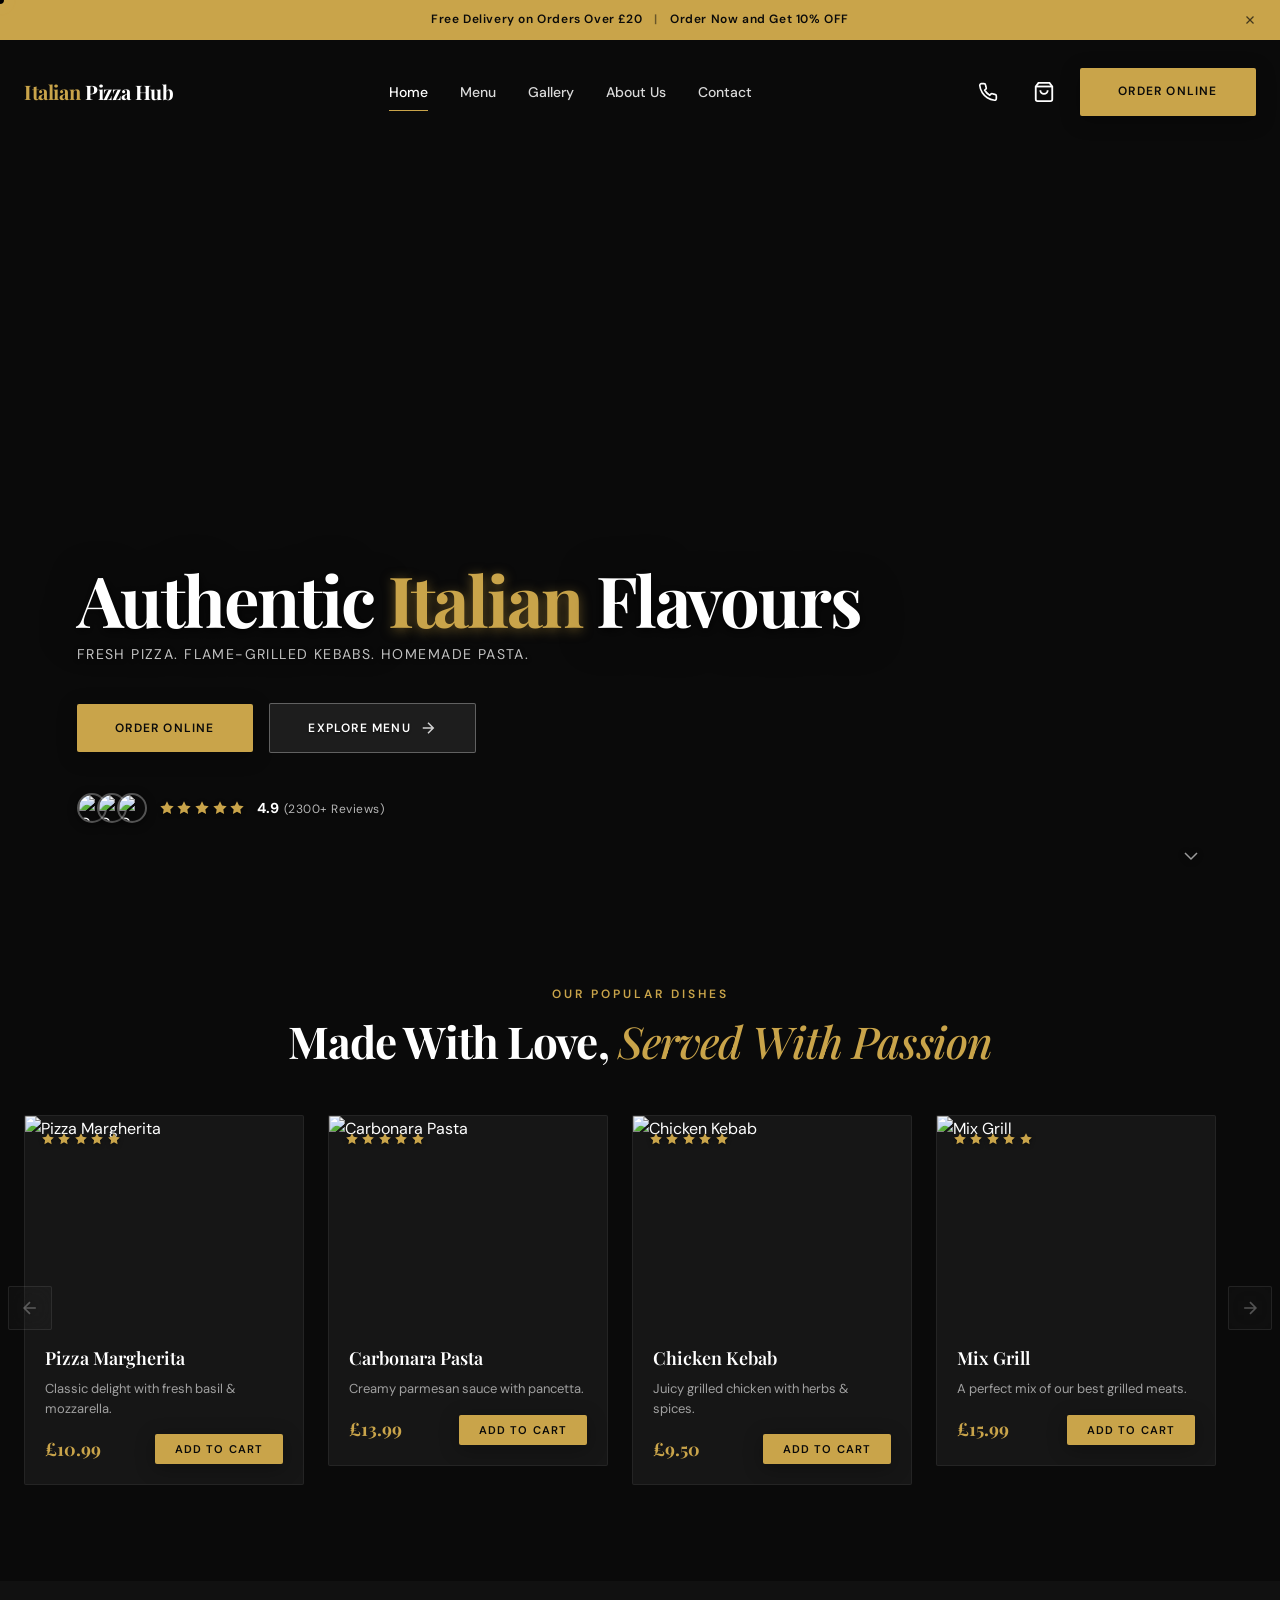
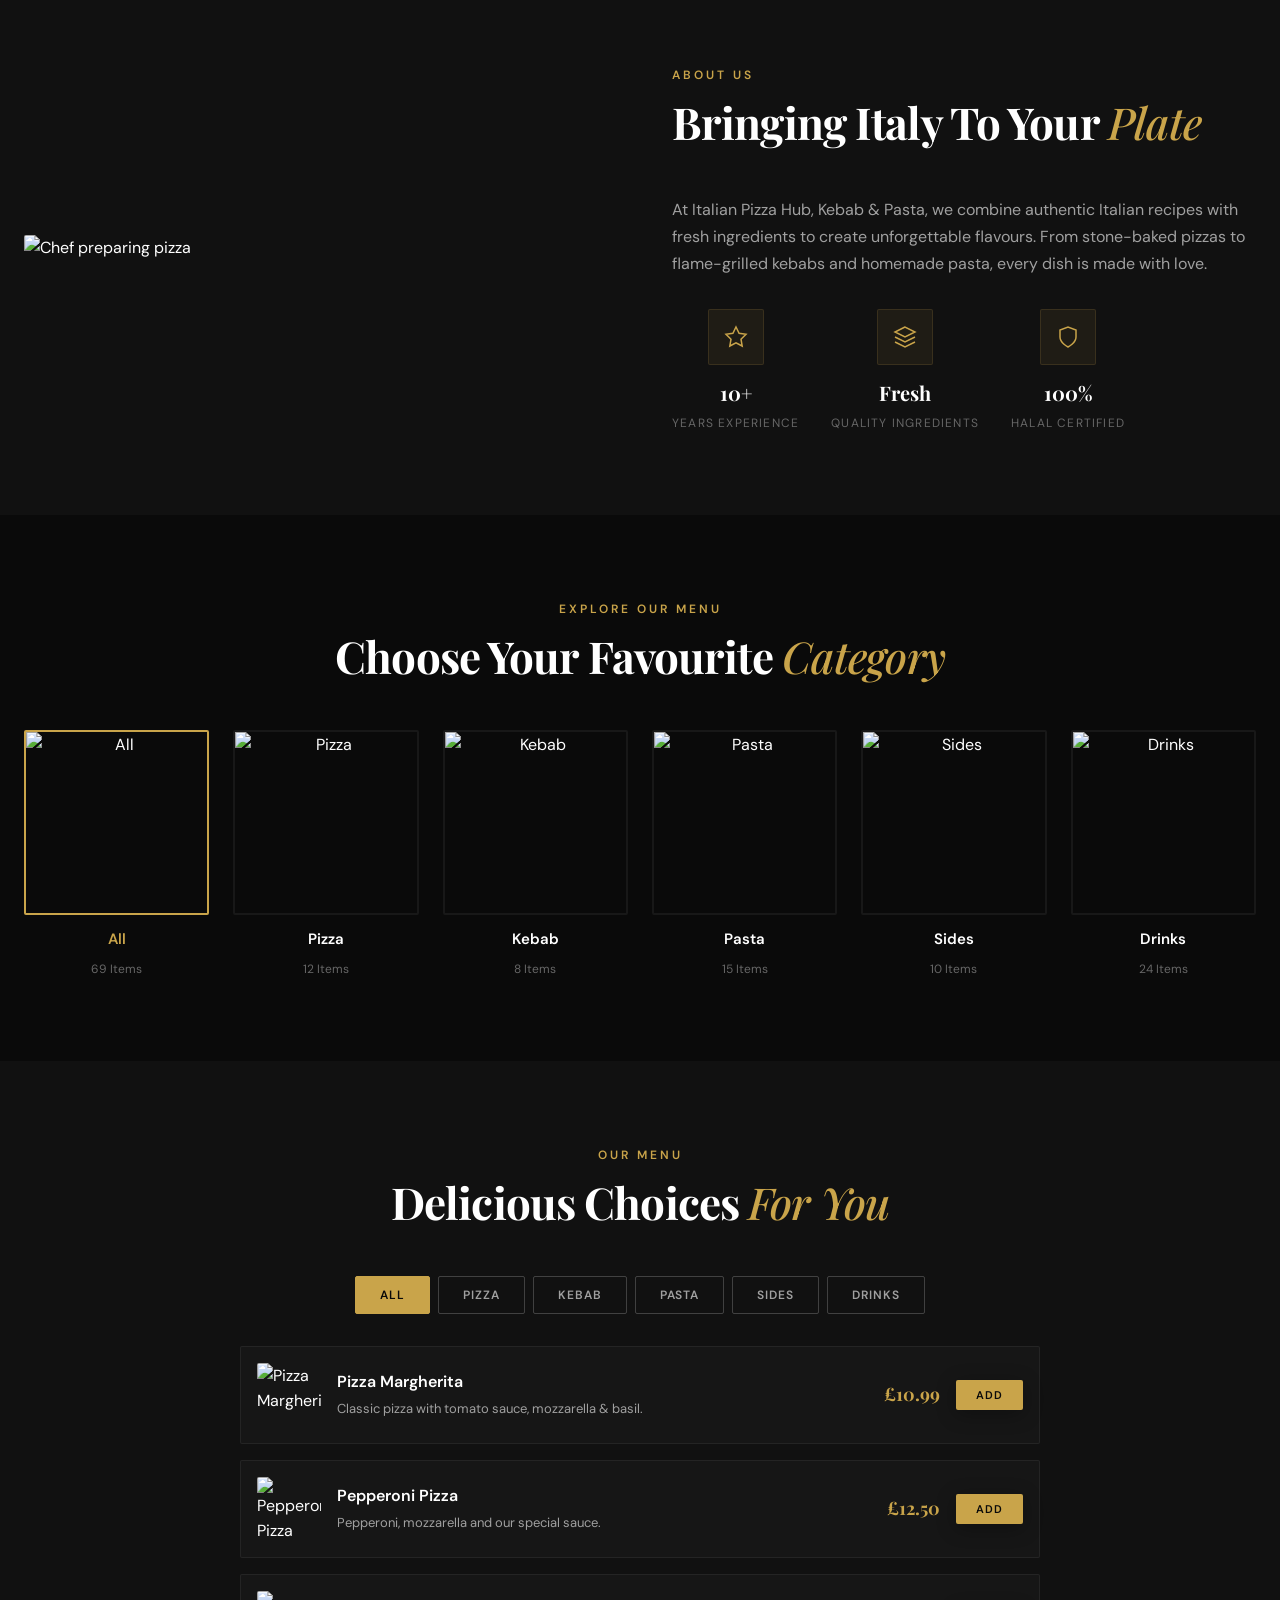
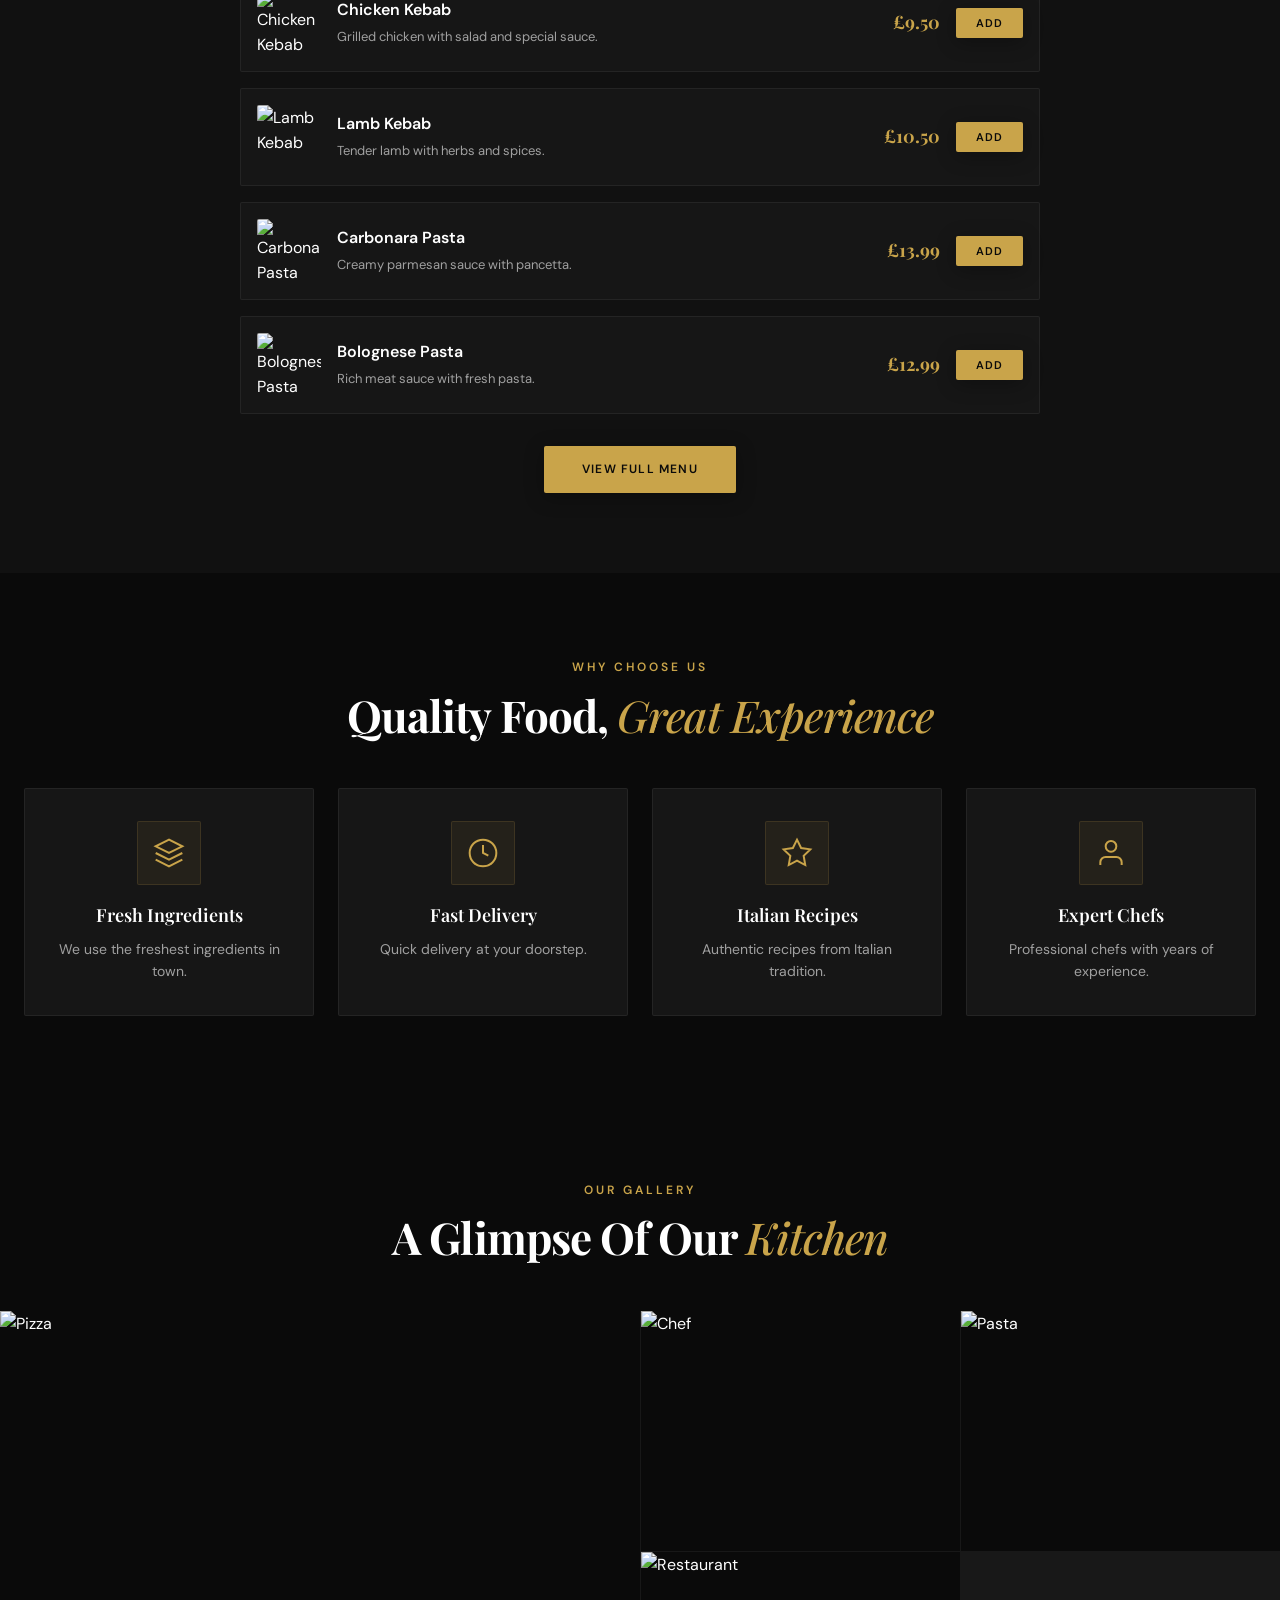
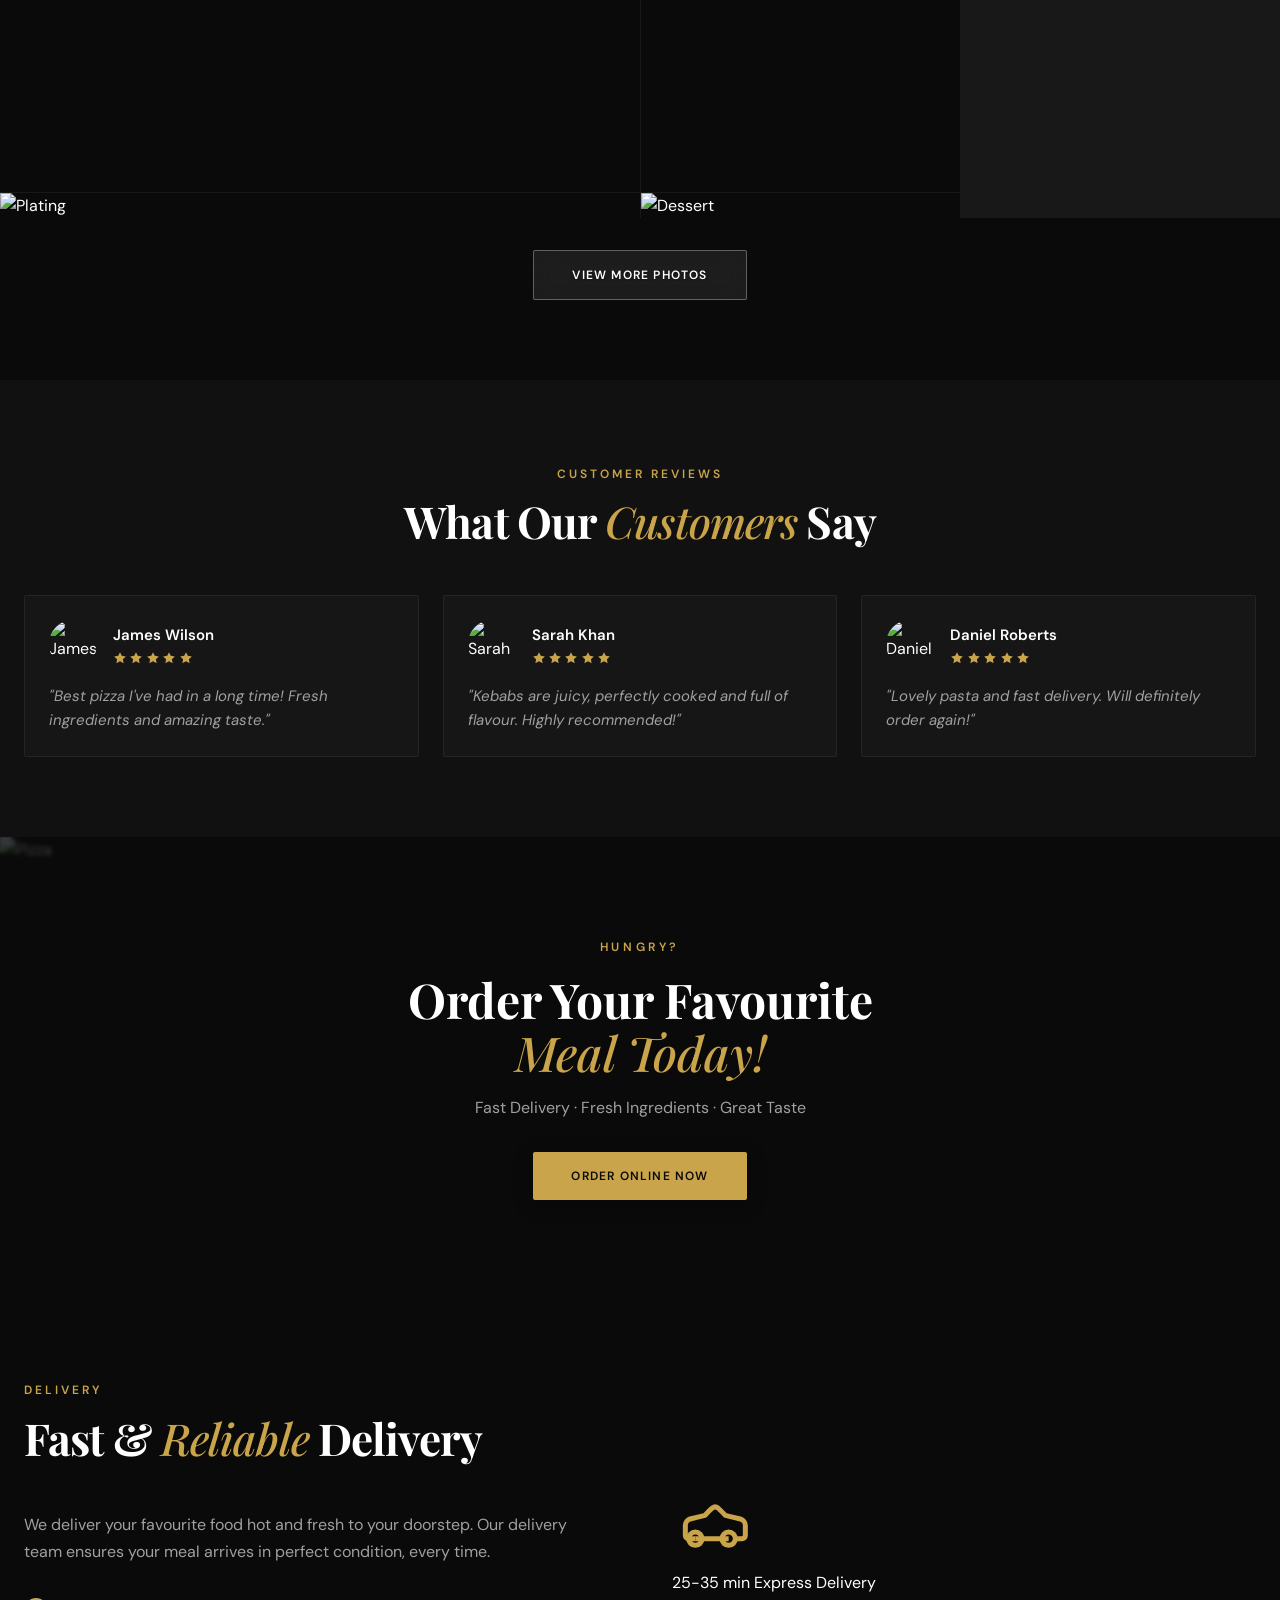
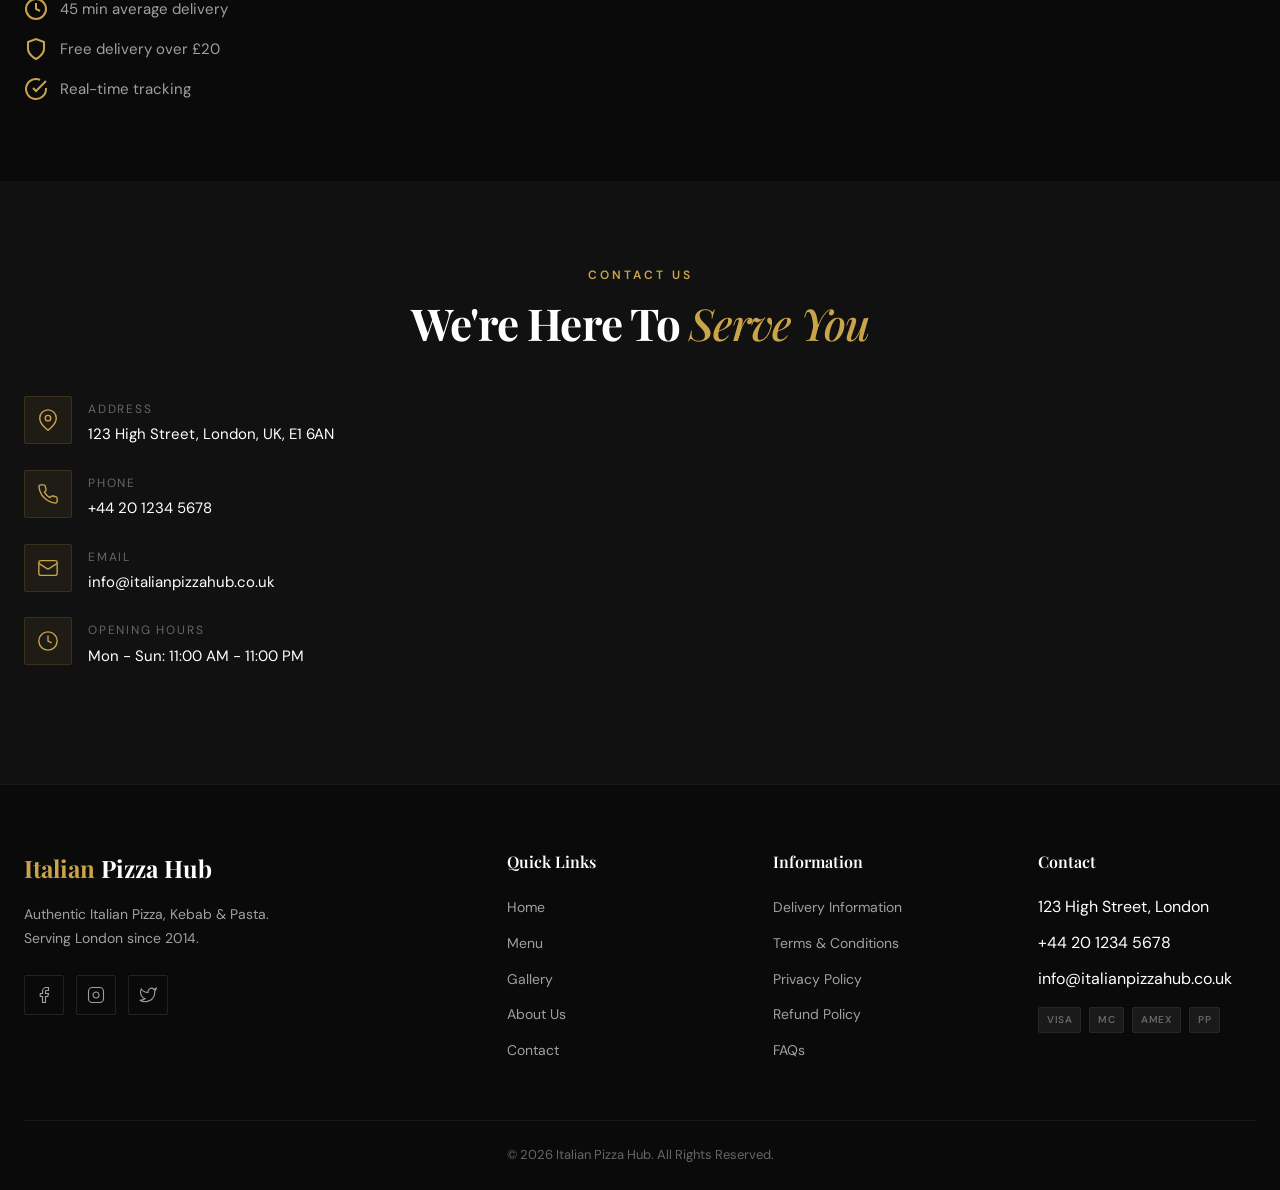
==== commit 56ffacad: "Update index.html" ====
--- a/index.html
+++ b/index.html
@@ -7,6 +7,7 @@
     <link rel="preconnect" href="https://fonts.googleapis.com">
     <link rel="preconnect" href="https://fonts.gstatic.com" crossorigin>
     <link href="https://fonts.googleapis.com/css2?family=DM+Sans:ital,opsz,wght@0,9..40,300;0,9..40,400;0,9..40,500;0,9..40,600;0,9..40,700;1,9..40,400&family=Playfair+Display:ital,wght@0,400;0,500;0,600;0,700;0,800;1,400;1,500&display=swap" rel="stylesheet">
+    
     <script src="https://cdnjs.cloudflare.com/ajax/libs/gsap/3.12.2/gsap.min.js"></script>
     <script src="https://cdnjs.cloudflare.com/ajax/libs/gsap/3.12.2/ScrollTrigger.min.js"></script>
     <link rel="stylesheet" href="style.css">
@@ -161,79 +162,95 @@
     </div>
     <div class="dishes-scroll-wrapper">
     
-    <!-- Scroll Hint — visible only on mobile -->
-    <div class="scroll-hint">
-        <span class="scroll-hint-tag">
-            Swipe for more
-            <svg width="16" height="16" viewBox="0 0 24 24" fill="none" stroke="currentColor" stroke-width="2"><path d="M5 12h14M12 5l7 7-7 7"/></svg>
-        </span>
-    </div>
-    
-    <div class="dishes-scroll-wrapper">
+        <!-- Scroll Hint — visible only on mobile -->
+        <div class="scroll-hint">
+            <span class="scroll-hint-tag">
+                Swipe for more
+                <svg width="16" height="16" viewBox="0 0 24 24" fill="none" stroke="currentColor" stroke-width="2"><path d="M5 12h14M12 5l7 7-7 7"/></svg>
+            </span>
+        </div>
+        
         <button class="scroll-btn prev" id="dishesPrev" aria-label="Previous dishes">
             <svg width="20" height="20" viewBox="0 0 24 24" fill="none" stroke="currentColor" stroke-width="2"><path d="M19 12H5M12 19l-7-7 7-7"/></svg>
         </button>
         <div class="dishes-scroll" id="dishesScroll">
-            <article class="dish-card" data-dish="margherita">
-                <div class="dish-stars">
-                    <svg width="14" height="14" viewBox="0 0 24 24" fill="currentColor"><path d="M12 2l3.09 6.26L22 9.27l-5 4.87 1.18 6.88L12 17.77l-6.18 3.25L7 14.14 2 9.27l6.91-1.01L12 2z"/></svg>
-                    <svg width="14" height="14" viewBox="0 0 24 24" fill="currentColor"><path d="M12 2l3.09 6.26L22 9.27l-5 4.87 1.18 6.88L12 17.77l-6.18 3.25L7 14.14 2 9.27l6.91-1.01L12 2z"/></svg>
-                    <svg width="14" height="14" viewBox="0 0 24 24" fill="currentColor"><path d="M12 2l3.09 6.26L22 9.27l-5 4.87 1.18 6.88L12 17.77l-6.18 3.25L7 14.14 2 9.27l6.91-1.01L12 2z"/></svg>
-                    <svg width="14" height="14" viewBox="0 0 24 24" fill="currentColor"><path d="M12 2l3.09 6.26L22 9.27l-5 4.87 1.18 6.88L12 17.77l-6.18 3.25L7 14.14 2 9.27l6.91-1.01L12 2z"/></svg>
-                    <svg width="14" height="14" viewBox="0 0 24 24" fill="currentColor"><path d="M12 2l3.09 6.26L22 9.27l-5 4.87 1.18 6.88L12 17.77l-6.18 3.25L7 14.14 2 9.27l6.91-1.01L12 2z"/></svg>
-                </div>
-                <div class="dish-image"><img src="https://images.unsplash.com/photo-1574071318508-1cdbab80d002?w=400&q=80" alt="Pizza Margherita" loading="lazy"></div>
-                <div class="dish-info">
-                    <h3 class="dish-name">Pizza Margherita</h3>
-                    <p class="dish-desc">Classic delight with fresh basil &amp; mozzarella.</p>
-                    <div class="dish-footer"><span class="dish-price">&pound;10.99</span><button class="btn-add-cart" data-name="Pizza Margherita" data-price="10.99">Add to Cart</button></div>
-                </div>
-            </article>
-            <article class="dish-card" data-dish="carbonara">
-                <div class="dish-stars">
-                    <svg width="14" height="14" viewBox="0 0 24 24" fill="currentColor"><path d="M12 2l3.09 6.26L22 9.27l-5 4.87 1.18 6.88L12 17.77l-6.18 3.25L7 14.14 2 9.27l6.91-1.01L12 2z"/></svg>
-                    <svg width="14" height="14" viewBox="0 0 24 24" fill="currentColor"><path d="M12 2l3.09 6.26L22 9.27l-5 4.87 1.18 6.88L12 17.77l-6.18 3.25L7 14.14 2 9.27l6.91-1.01L12 2z"/></svg>
-                    <svg width="14" height="14" viewBox="0 0 24 24" fill="currentColor"><path d="M12 2l3.09 6.26L22 9.27l-5 4.87 1.18 6.88L12 17.77l-6.18 3.25L7 14.14 2 9.27l6.91-1.01L12 2z"/></svg>
-                    <svg width="14" height="14" viewBox="0 0 24 24" fill="currentColor"><path d="M12 2l3.09 6.26L22 9.27l-5 4.87 1.18 6.88L12 17.77l-6.18 3.25L7 14.14 2 9.27l6.91-1.01L12 2z"/></svg>
-                    <svg width="14" height="14" viewBox="0 0 24 24" fill="currentColor"><path d="M12 2l3.09 6.26L22 9.27l-5 4.87 1.18 6.88L12 17.77l-6.18 3.25L7 14.14 2 9.27l6.91-1.01L12 2z"/></svg>
-                </div>
-                <div class="dish-image"><img src="https://images.unsplash.com/photo-1612874742237-6526221588e3?w=400&q=80" alt="Carbonara Pasta" loading="lazy"></div>
-                <div class="dish-info">
-                    <h3 class="dish-name">Carbonara Pasta</h3>
-                    <p class="dish-desc">Creamy parmesan sauce with pancetta.</p>
-                    <div class="dish-footer"><span class="dish-price">&pound;13.99</span><button class="btn-add-cart" data-name="Carbonara Pasta" data-price="13.99">Add to Cart</button></div>
-                </div>
-            </article>
-            <article class="dish-card" data-dish="carbonara">
-                <div class="dish-stars">
-                    <svg width="14" height="14" viewBox="0 0 24 24" fill="currentColor"><path d="M12 2l3.09 6.26L22 9.27l-5 4.87 1.18 6.88L12 17.77l-6.18 3.25L7 14.14 2 9.27l6.91-1.01L12 2z"/></svg>
-                    <svg width="14" height="14" viewBox="0 0 24 24" fill="currentColor"><path d="M12 2l3.09 6.26L22 9.27l-5 4.87 1.18 6.88L12 17.77l-6.18 3.25L7 14.14 2 9.27l6.91-1.01L12 2z"/></svg>
-                    <svg width="14" height="14" viewBox="0 0 24 24" fill="currentColor"><path d="M12 2l3.09 6.26L22 9.27l-5 4.87 1.18 6.88L12 17.77l-6.18 3.25L7 14.14 2 9.27l6.91-1.01L12 2z"/></svg>
-                    <svg width="14" height="14" viewBox="0 0 24 24" fill="currentColor"><path d="M12 2l3.09 6.26L22 9.27l-5 4.87 1.18 6.88L12 17.77l-6.18 3.25L7 14.14 2 9.27l6.91-1.01L12 2z"/></svg>
-                    <svg width="14" height="14" viewBox="0 0 24 24" fill="currentColor"><path d="M12 2l3.09 6.26L22 9.27l-5 4.87 1.18 6.88L12 17.77l-6.18 3.25L7 14.14 2 9.27l6.91-1.01L12 2z"/></svg>
-                </div>
-                <div class="dish-image"><img src="https://images.unsplash.com/photo-1612874742237-6526221588e3?w=400&q=80" alt="Carbonara Pasta" loading="lazy"></div>
-                <div class="dish-info">
-                    <h3 class="dish-name">Carbonara Pasta</h3>
-                    <p class="dish-desc">Creamy parmesan sauce with pancetta.</p>
-                    <div class="dish-footer"><span class="dish-price">&pound;13.99</span><button class="btn-add-cart" data-name="Carbonara Pasta" data-price="13.99">Add to Cart</button></div>
-                </div>
-            </article>
-            <article class="dish-card" data-dish="mixgrill">
-                <div class="dish-stars">
-                    <svg width="14" height="14" viewBox="0 0 24 24" fill="currentColor"><path d="M12 2l3.09 6.26L22 9.27l-5 4.87 1.18 6.88L12 17.77l-6.18 3.25L7 14.14 2 9.27l6.91-1.01L12 2z"/></svg>
-                    <svg width="14" height="14" viewBox="0 0 24 24" fill="currentColor"><path d="M12 2l3.09 6.26L22 9.27l-5 4.87 1.18 6.88L12 17.77l-6.18 3.25L7 14.14 2 9.27l6.91-1.01L12 2z"/></svg>
-                    <svg width="14" height="14" viewBox="0 0 24 24" fill="currentColor"><path d="M12 2l3.09 6.26L22 9.27l-5 4.87 1.18 6.88L12 17.77l-6.18 3.25L7 14.14 2 9.27l6.91-1.01L12 2z"/></svg>
-                    <svg width="14" height="14" viewBox="0 0 24 24" fill="currentColor"><path d="M12 2l3.09 6.26L22 9.27l-5 4.87 1.18 6.88L12 17.77l-6.18 3.25L7 14.14 2 9.27l6.91-1.01L12 2z"/></svg>
-                    <svg width="14" height="14" viewBox="0 0 24 24" fill="currentColor"><path d="M12 2l3.09 6.26L22 9.27l-5 4.87 1.18 6.88L12 17.77l-6.18 3.25L7 14.14 2 9.27l6.91-1.01L12 2z"/></svg>
-                </div>
-                <div class="dish-image"><img src="https://images.unsplash.com/photo-1555939594-58d7cb561ad1?w=400&q=80" alt="Mix Grill" loading="lazy"></div>
-                <div class="dish-info">
-                    <h3 class="dish-name">Mix Grill</h3>
-                    <p class="dish-desc">A perfect mix of our best grilled meats.</p>
-                    <div class="dish-footer"><span class="dish-price">&pound;15.99</span><button class="btn-add-cart" data-name="Mix Grill" data-price="15.99">Add to Cart</button></div>
-                </div>
-            </article>
+            
+            <!-- Card 1: Pizza Margherita -->
+            <a href="menu.html" class="dish-card-link">
+                <article class="dish-card" data-dish="margherita">
+                    <div class="dish-stars">
+                        <svg width="14" height="14" viewBox="0 0 24 24" fill="currentColor"><path d="M12 2l3.09 6.26L22 9.27l-5 4.87 1.18 6.88L12 17.77l-6.18 3.25L7 14.14 2 9.27l6.91-1.01L12 2z"/></svg>
+                        <svg width="14" height="14" viewBox="0 0 24 24" fill="currentColor"><path d="M12 2l3.09 6.26L22 9.27l-5 4.87 1.18 6.88L12 17.77l-6.18 3.25L7 14.14 2 9.27l6.91-1.01L12 2z"/></svg>
+                        <svg width="14" height="14" viewBox="0 0 24 24" fill="currentColor"><path d="M12 2l3.09 6.26L22 9.27l-5 4.87 1.18 6.88L12 17.77l-6.18 3.25L7 14.14 2 9.27l6.91-1.01L12 2z"/></svg>
+                        <svg width="14" height="14" viewBox="0 0 24 24" fill="currentColor"><path d="M12 2l3.09 6.26L22 9.27l-5 4.87 1.18 6.88L12 17.77l-6.18 3.25L7 14.14 2 9.27l6.91-1.01L12 2z"/></svg>
+                        <svg width="14" height="14" viewBox="0 0 24 24" fill="currentColor"><path d="M12 2l3.09 6.26L22 9.27l-5 4.87 1.18 6.88L12 17.77l-6.18 3.25L7 14.14 2 9.27l6.91-1.01L12 2z"/></svg>
+                    </div>
+                    <div class="dish-image"><img src="https://images.unsplash.com/photo-1574071318508-1cdbab80d002?w=400&q=80" alt="Pizza Margherita" loading="lazy"></div>
+                    <div class="dish-info">
+                        <h3 class="dish-name">Pizza Margherita</h3>
+                        <p class="dish-desc">Classic delight with fresh basil &amp; mozzarella.</p>
+                        <div class="dish-footer"><span class="dish-price">&pound;10.99</span><button class="btn-add-cart" data-name="Pizza Margherita" data-price="10.99">Add to Cart</button></div>
+                    </div>
+                </article>
+            </a>
+            
+            <!-- Card 2: Carbonara Pasta -->
+            <a href="menu.html" class="dish-card-link">
+                <article class="dish-card" data-dish="carbonara">
+                    <div class="dish-stars">
+                        <svg width="14" height="14" viewBox="0 0 24 24" fill="currentColor"><path d="M12 2l3.09 6.26L22 9.27l-5 4.87 1.18 6.88L12 17.77l-6.18 3.25L7 14.14 2 9.27l6.91-1.01L12 2z"/></svg>
+                        <svg width="14" height="14" viewBox="0 0 24 24" fill="currentColor"><path d="M12 2l3.09 6.26L22 9.27l-5 4.87 1.18 6.88L12 17.77l-6.18 3.25L7 14.14 2 9.27l6.91-1.01L12 2z"/></svg>
+                        <svg width="14" height="14" viewBox="0 0 24 24" fill="currentColor"><path d="M12 2l3.09 6.26L22 9.27l-5 4.87 1.18 6.88L12 17.77l-6.18 3.25L7 14.14 2 9.27l6.91-1.01L12 2z"/></svg>
+                        <svg width="14" height="14" viewBox="0 0 24 24" fill="currentColor"><path d="M12 2l3.09 6.26L22 9.27l-5 4.87 1.18 6.88L12 17.77l-6.18 3.25L7 14.14 2 9.27l6.91-1.01L12 2z"/></svg>
+                        <svg width="14" height="14" viewBox="0 0 24 24" fill="currentColor"><path d="M12 2l3.09 6.26L22 9.27l-5 4.87 1.18 6.88L12 17.77l-6.18 3.25L7 14.14 2 9.27l6.91-1.01L12 2z"/></svg>
+                    </div>
+                    <div class="dish-image"><img src="https://images.unsplash.com/photo-1612874742237-6526221588e3?w=400&q=80" alt="Carbonara Pasta" loading="lazy"></div>
+                    <div class="dish-info">
+                        <h3 class="dish-name">Carbonara Pasta</h3>
+                        <p class="dish-desc">Creamy parmesan sauce with pancetta.</p>
+                        <div class="dish-footer"><span class="dish-price">&pound;13.99</span><button class="btn-add-cart" data-name="Carbonara Pasta" data-price="13.99">Add to Cart</button></div>
+                    </div>
+                </article>
+            </a>
+            
+            <!-- Card 3: Chicken Kebab -->
+            <a href="menu.html" class="dish-card-link">
+                <article class="dish-card" data-dish="kebab">
+                    <div class="dish-stars">
+                        <svg width="14" height="14" viewBox="0 0 24 24" fill="currentColor"><path d="M12 2l3.09 6.26L22 9.27l-5 4.87 1.18 6.88L12 17.77l-6.18 3.25L7 14.14 2 9.27l6.91-1.01L12 2z"/></svg>
+                        <svg width="14" height="14" viewBox="0 0 24 24" fill="currentColor"><path d="M12 2l3.09 6.26L22 9.27l-5 4.87 1.18 6.88L12 17.77l-6.18 3.25L7 14.14 2 9.27l6.91-1.01L12 2z"/></svg>
+                        <svg width="14" height="14" viewBox="0 0 24 24" fill="currentColor"><path d="M12 2l3.09 6.26L22 9.27l-5 4.87 1.18 6.88L12 17.77l-6.18 3.25L7 14.14 2 9.27l6.91-1.01L12 2z"/></svg>
+                        <svg width="14" height="14" viewBox="0 0 24 24" fill="currentColor"><path d="M12 2l3.09 6.26L22 9.27l-5 4.87 1.18 6.88L12 17.77l-6.18 3.25L7 14.14 2 9.27l6.91-1.01L12 2z"/></svg>
+                        <svg width="14" height="14" viewBox="0 0 24 24" fill="currentColor"><path d="M12 2l3.09 6.26L22 9.27l-5 4.87 1.18 6.88L12 17.77l-6.18 3.25L7 14.14 2 9.27l6.91-1.01L12 2z"/></svg>
+                    </div>
+                    <div class="dish-image"><img src="https://images.unsplash.com/photo-1561651823-34a0658ebc9d?w=400&q=80" alt="Chicken Kebab" loading="lazy"></div>
+                    <div class="dish-info">
+                        <h3 class="dish-name">Chicken Kebab</h3>
+                        <p class="dish-desc">Juicy grilled chicken with herbs &amp; spices.</p>
+                        <div class="dish-footer"><span class="dish-price">&pound;9.50</span><button class="btn-add-cart" data-name="Chicken Kebab" data-price="9.50">Add to Cart</button></div>
+                    </div>
+                </article>
+            </a>
+            
+            <!-- Card 4: Mix Grill -->
+            <a href="menu.html" class="dish-card-link">
+                <article class="dish-card" data-dish="mixgrill">
+                    <div class="dish-stars">
+                        <svg width="14" height="14" viewBox="0 0 24 24" fill="currentColor"><path d="M12 2l3.09 6.26L22 9.27l-5 4.87 1.18 6.88L12 17.77l-6.18 3.25L7 14.14 2 9.27l6.91-1.01L12 2z"/></svg>
+                        <svg width="14" height="14" viewBox="0 0 24 24" fill="currentColor"><path d="M12 2l3.09 6.26L22 9.27l-5 4.87 1.18 6.88L12 17.77l-6.18 3.25L7 14.14 2 9.27l6.91-1.01L12 2z"/></svg>
+                        <svg width="14" height="14" viewBox="0 0 24 24" fill="currentColor"><path d="M12 2l3.09 6.26L22 9.27l-5 4.87 1.18 6.88L12 17.77l-6.18 3.25L7 14.14 2 9.27l6.91-1.01L12 2z"/></svg>
+                        <svg width="14" height="14" viewBox="0 0 24 24" fill="currentColor"><path d="M12 2l3.09 6.26L22 9.27l-5 4.87 1.18 6.88L12 17.77l-6.18 3.25L7 14.14 2 9.27l6.91-1.01L12 2z"/></svg>
+                        <svg width="14" height="14" viewBox="0 0 24 24" fill="currentColor"><path d="M12 2l3.09 6.26L22 9.27l-5 4.87 1.18 6.88L12 17.77l-6.18 3.25L7 14.14 2 9.27l6.91-1.01L12 2z"/></svg>
+                    </div>
+                    <div class="dish-image"><img src="https://images.unsplash.com/photo-1555939594-58d7cb561ad1?w=400&q=80" alt="Mix Grill" loading="lazy"></div>
+                    <div class="dish-info">
+                        <h3 class="dish-name">Mix Grill</h3>
+                        <p class="dish-desc">A perfect mix of our best grilled meats.</p>
+                        <div class="dish-footer"><span class="dish-price">&pound;15.99</span><button class="btn-add-cart" data-name="Mix Grill" data-price="15.99">Add to Cart</button></div>
+                    </div>
+                </article>
+            </a>
+            
         </div>
         <button class="scroll-btn next" id="dishesNext" aria-label="Next dishes">
             <svg width="20" height="20" viewBox="0 0 24 24" fill="none" stroke="currentColor" stroke-width="2"><path d="M5 12h14M12 5l7 7-7 7"/></svg>
@@ -270,15 +287,15 @@
             <h2 class="section-title">Choose Your Favourite <em>Category</em></h2>
         </div>
         <div class="categories-grid">
-            <a href="#" class="category-card active" data-category="all">
+            <a href="menu.html" class="category-card active" data-category="all">
                 <div class="category-image"><img src="https://images.unsplash.com/photo-1565299624946-b28f40a0ae38?w=300&q=80" alt="All"></div>
                 <span class="category-name">All</span><span class="category-count">69 Items</span>
             </a>
-            <a href="#" class="category-card" data-category="pizza">
+            <a href="menu.html" class="category-card" data-category="pizza">
                 <div class="category-image"><img src="https://images.unsplash.com/photo-1565299624946-b28f40a0ae38?w=300&q=80" alt="Pizza"></div>
                 <span class="category-name">Pizza</span><span class="category-count">12 Items</span>
             </a>
-            <a href="#" class="category-card" data-category="kebab">
+            <a href="menu.html" class="category-card" data-category="kebab">
                 <div class="category-image"><img src="https://images.unsplash.com/photo-1561651823-34a0658ebc9d?w=300&q=80" alt="Kebab"></div>
                 <span class="category-name">Kebab</span><span class="category-count">8 Items</span>
             </a>
@@ -455,8 +472,28 @@
                     <div class="delivery-feature"><svg width="24" height="24" viewBox="0 0 24 24" fill="none" stroke="currentColor" stroke-width="2"><path d="M22 11.08V12a10 10 0 11-5.93-9.14"/><polyline points="22 4 12 14.01 9 11.01"/></svg><span>Real-time tracking</span></div>
                 </div>
             </div>
-            <div class="delivery-image"><img src="https://images.unsplash.com/photo-1526367790999-015075668a5a?w=600&q=80" alt="Delivery" loading="lazy"></div>
-        </div>
+           <div class="delivery-image">
+    <div class="delivery-illustration">
+        <div class="delivery-circle">
+            <svg width="80" height="80" viewBox="0 0 24 24" fill="none" stroke="var(--accent)" stroke-width="1.5">
+                <path d="M19 17h2c.6 0 1-.4 1-1v-3c0-.9-.7-1.7-1.5-1.9C18.7 10.6 16 10 16 10s-1.3-1.4-2.2-2.2c-.5-.4-1.2-.4-1.7 0-1 .8-2.2 2.2-2.2 2.2s-2.7.6-4.5 1.1C4.7 11.3 4 12.1 4 13v3c0 .6.4 1 1 1h2"/>
+                <circle cx="7" cy="17" r="2"/>
+                <circle cx="17" cy="17" r="2"/>
+                <path d="M7 17h10"/>
+            </svg>
+        </div>
+        <div class="delivery-line"></div>
+        <div class="delivery-info">
+            <span class="delivery-time">25-35 min</span>
+            <span class="delivery-label">Express Delivery</span>
+        </div>
+        <div class="delivery-dots">
+            <span class="dot active"></span>
+            <span class="dot"></span>
+            <span class="dot"></span>
+        </div>
+    </div>
+</div>
     </div>
 </section>
 
@@ -543,4 +580,4 @@
 
 <script src="script.js"></script>
 </body>
-</html>+</html>
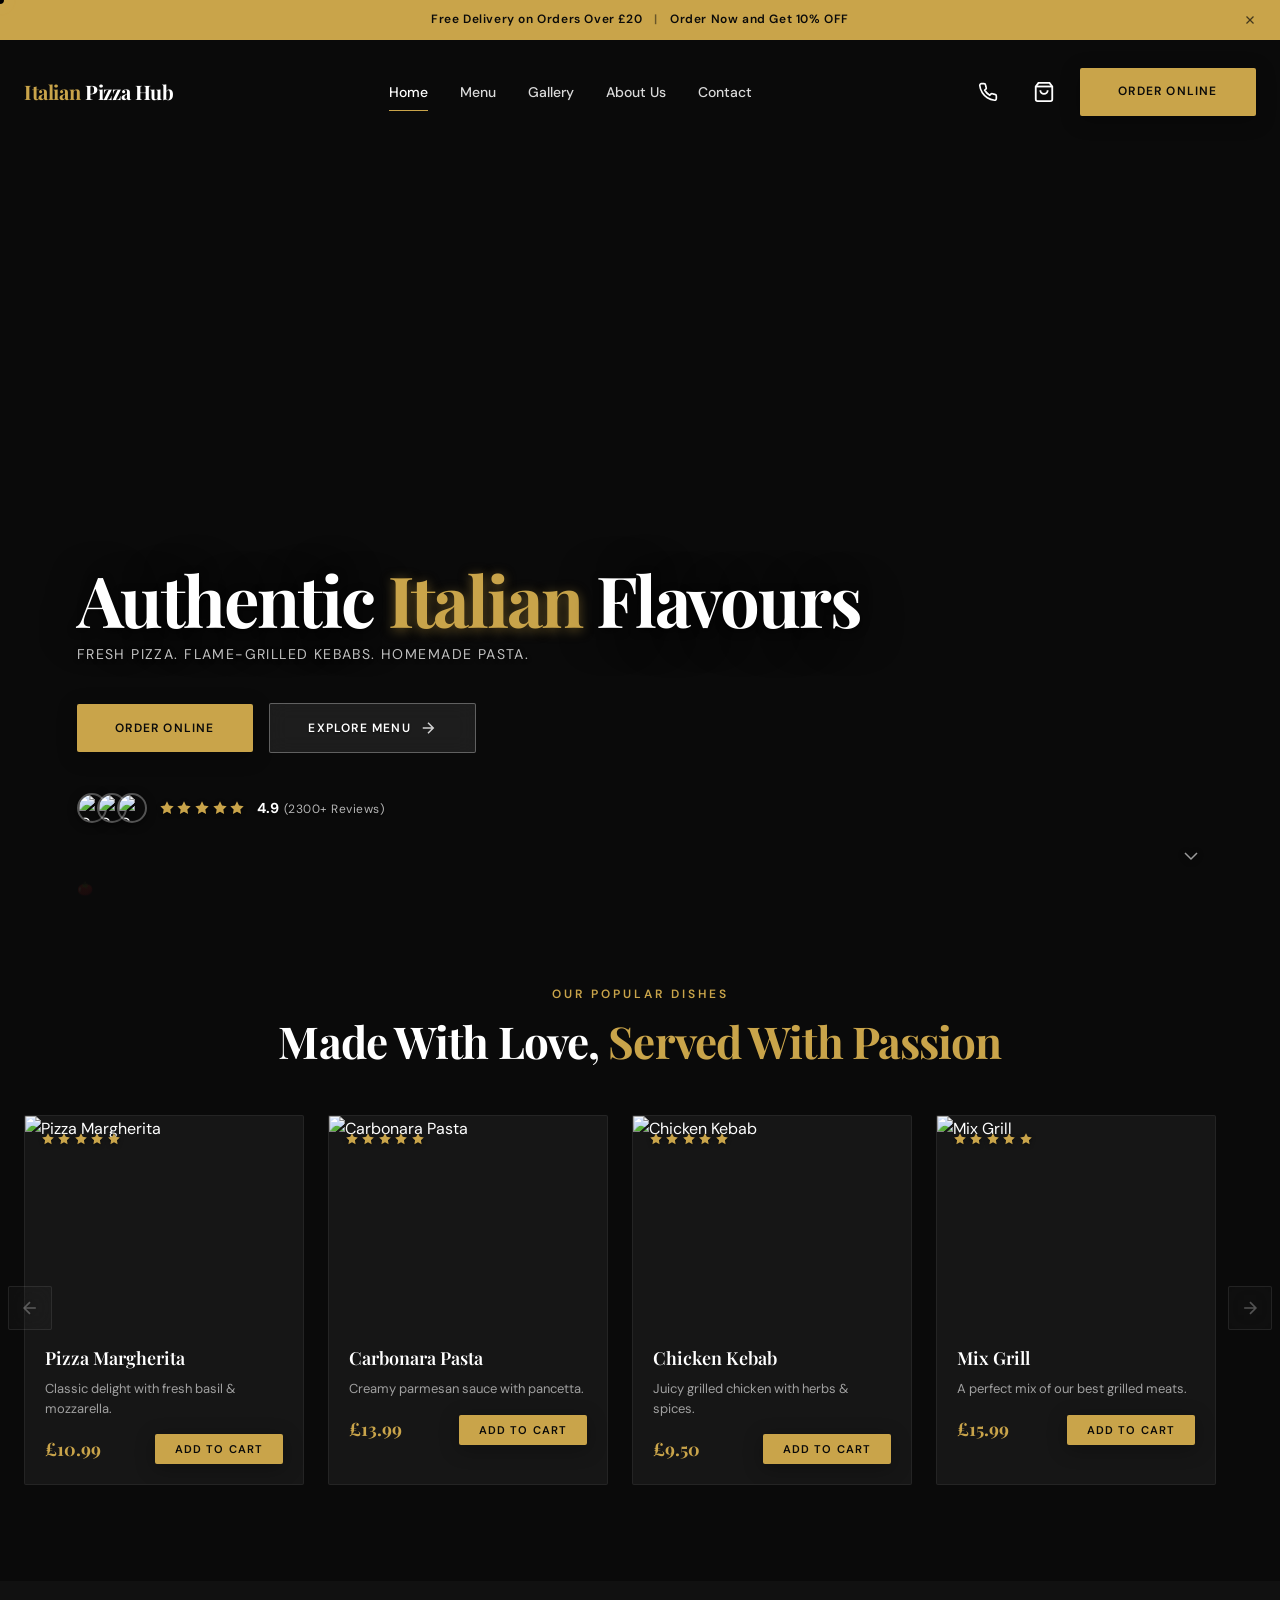
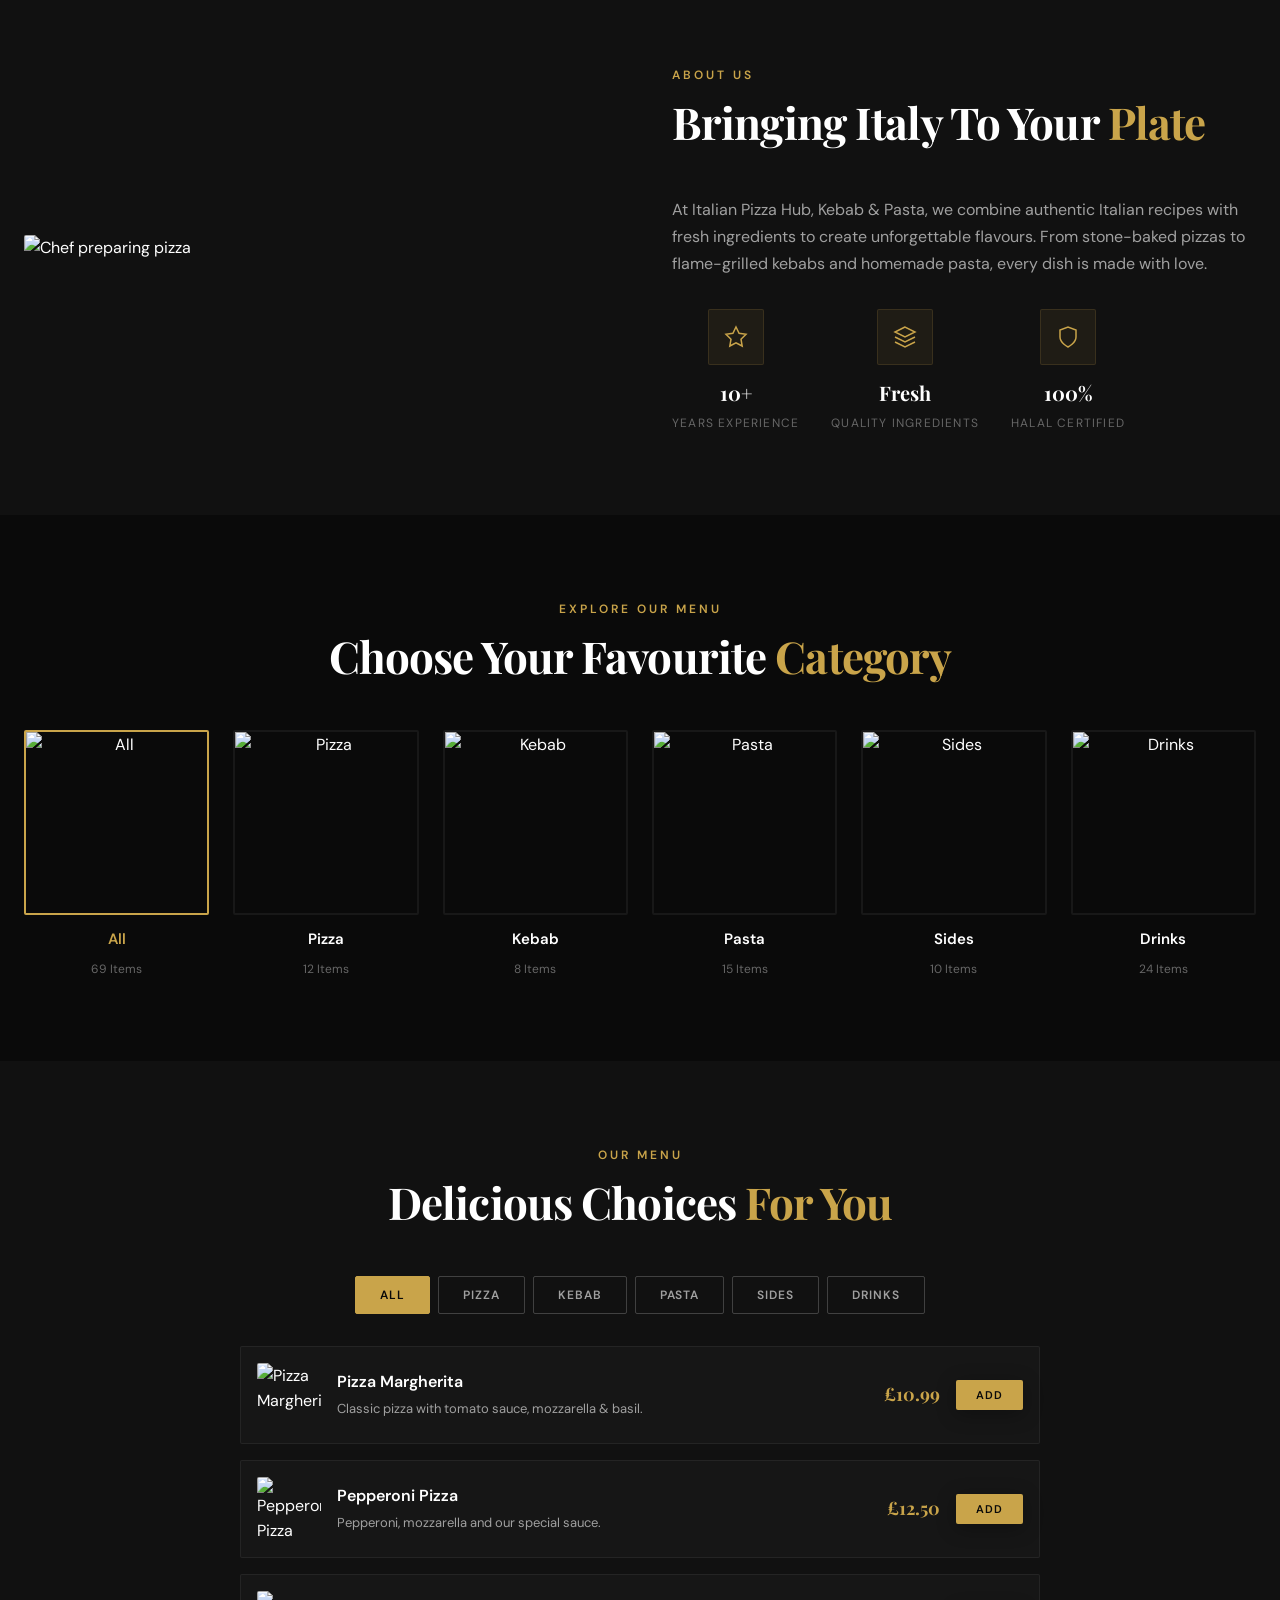
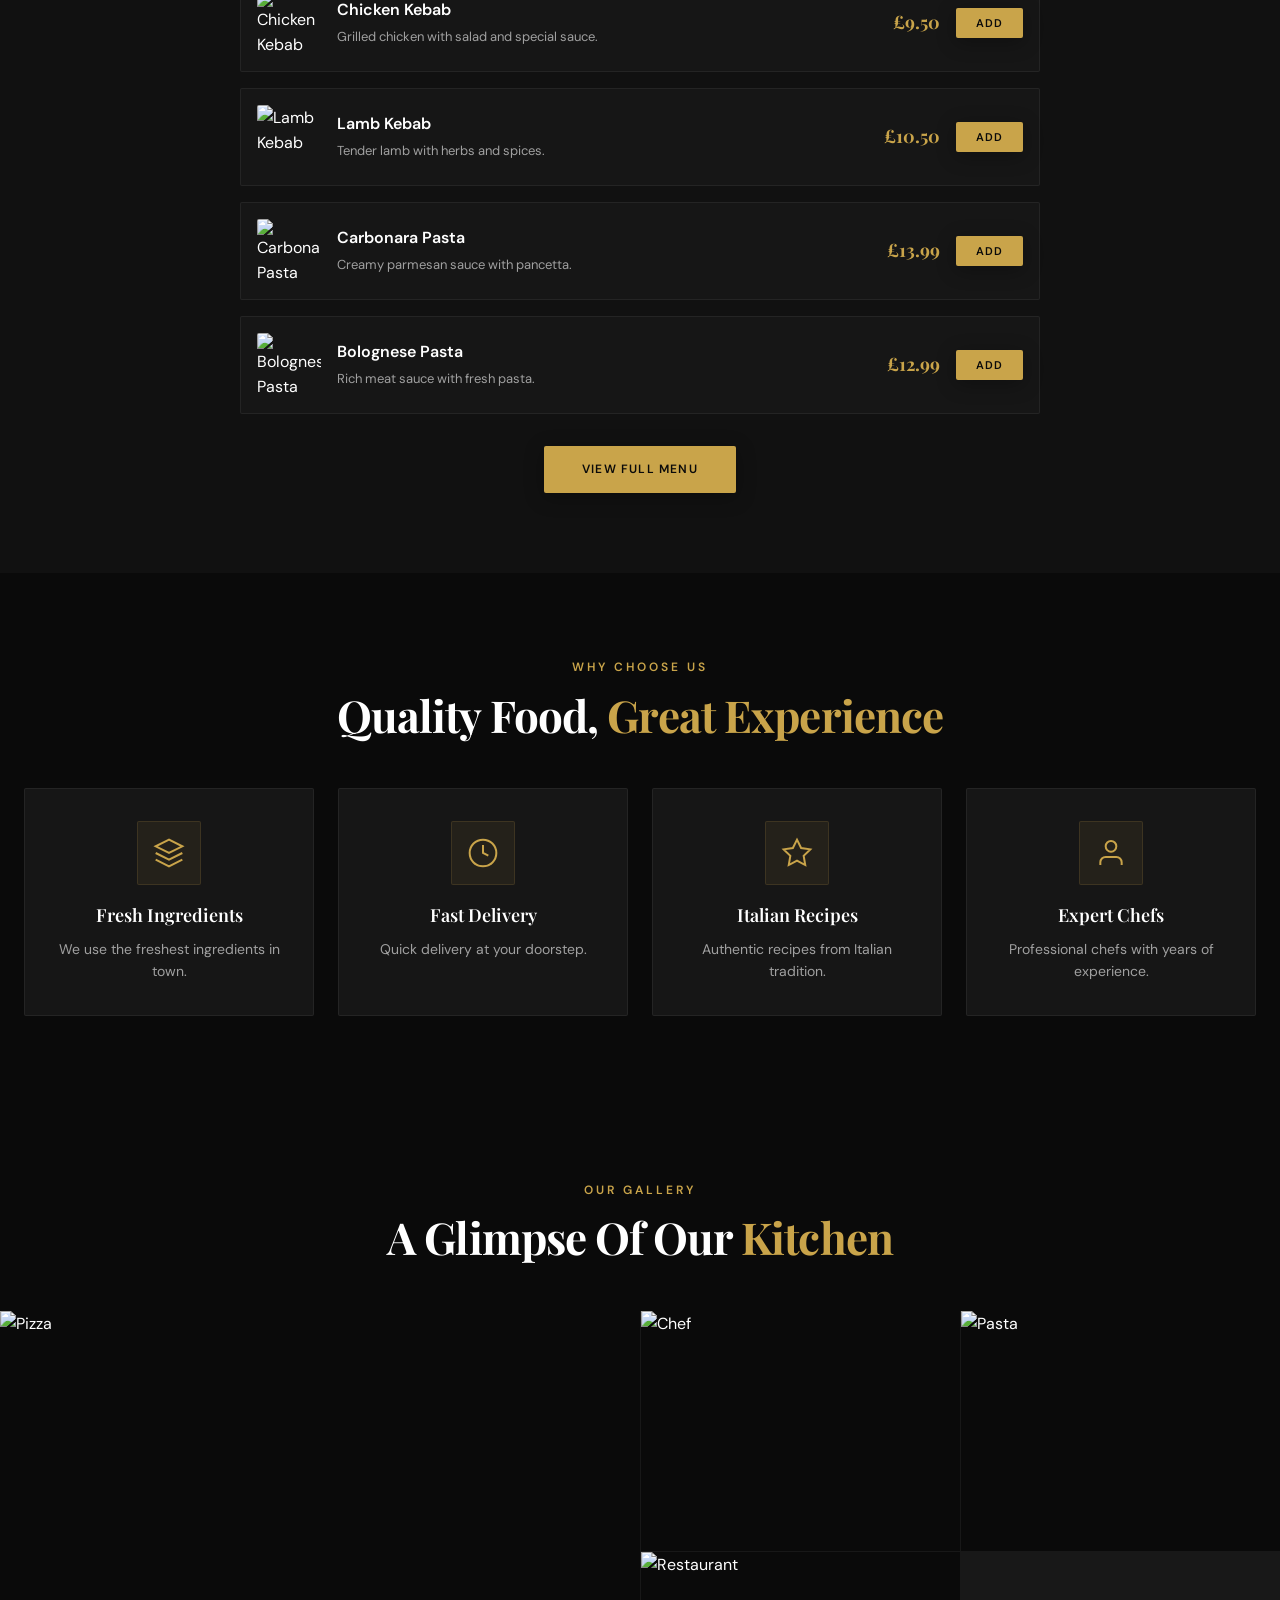
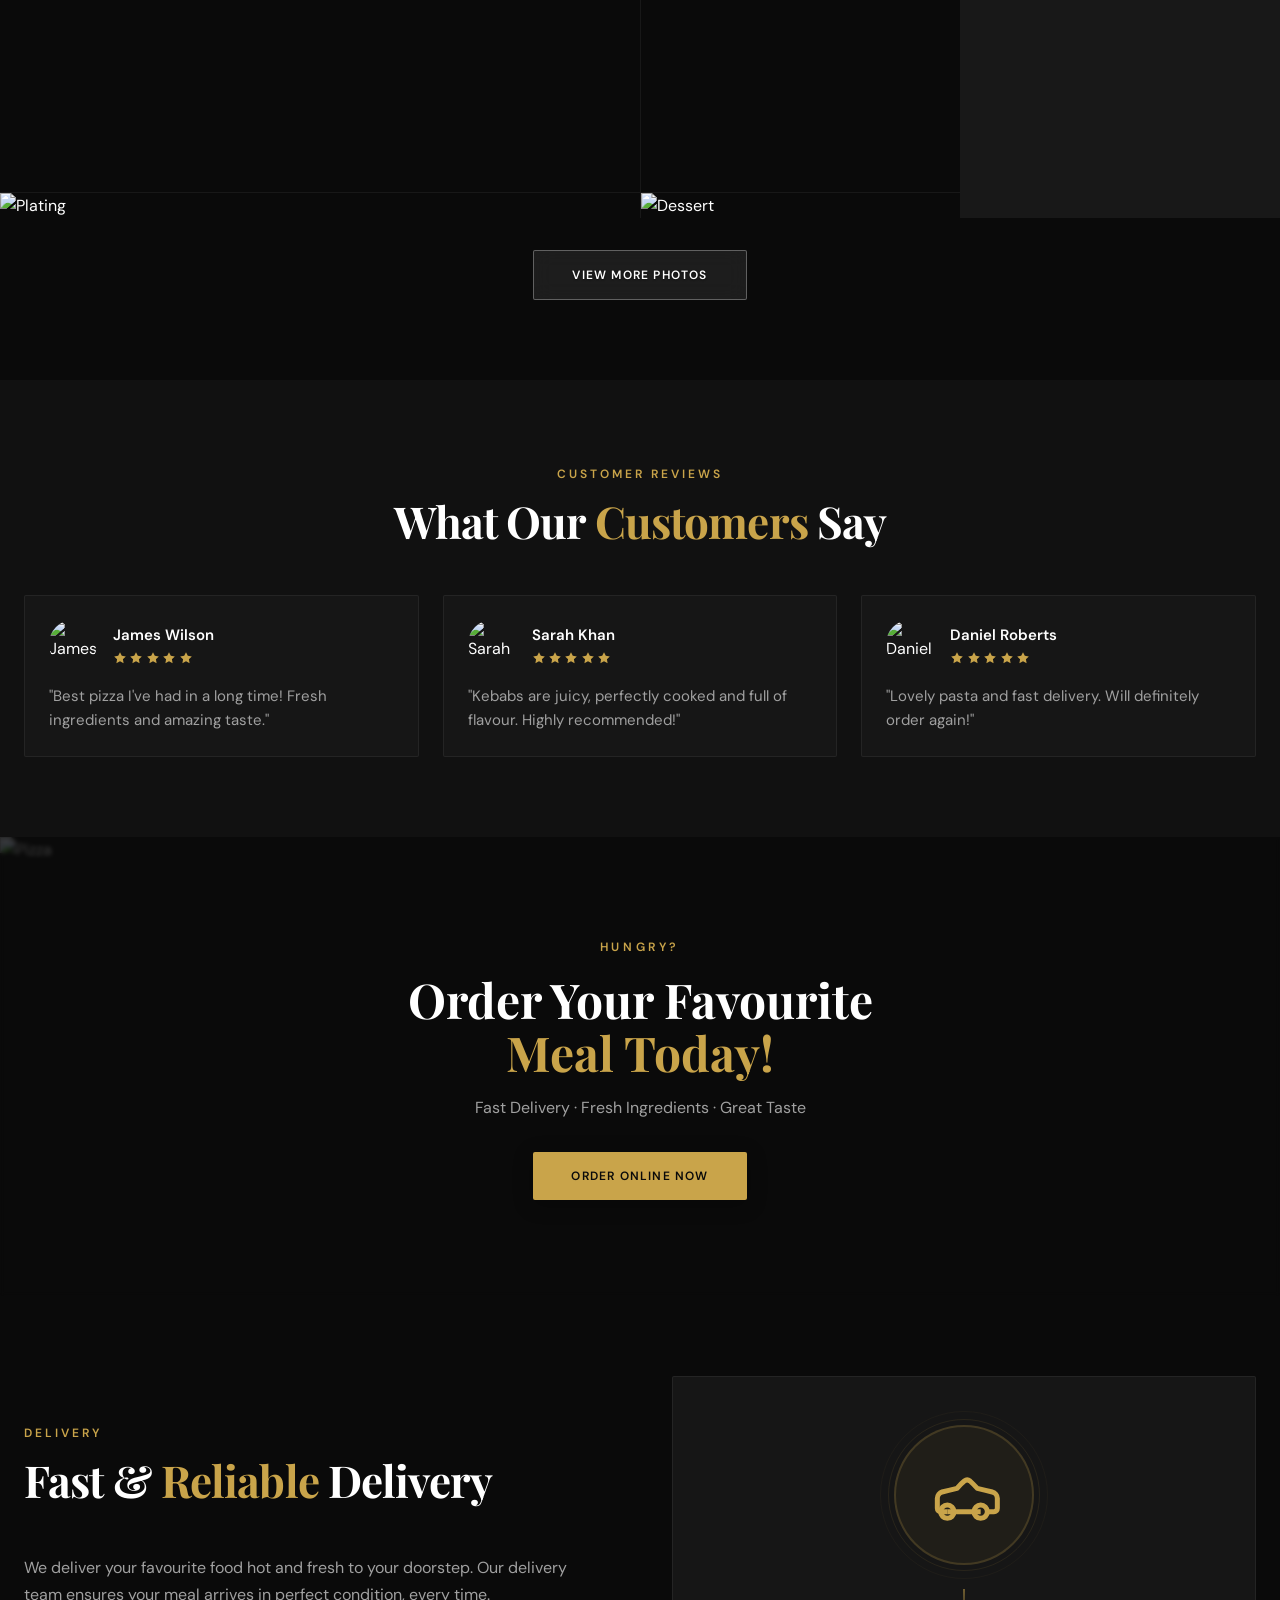
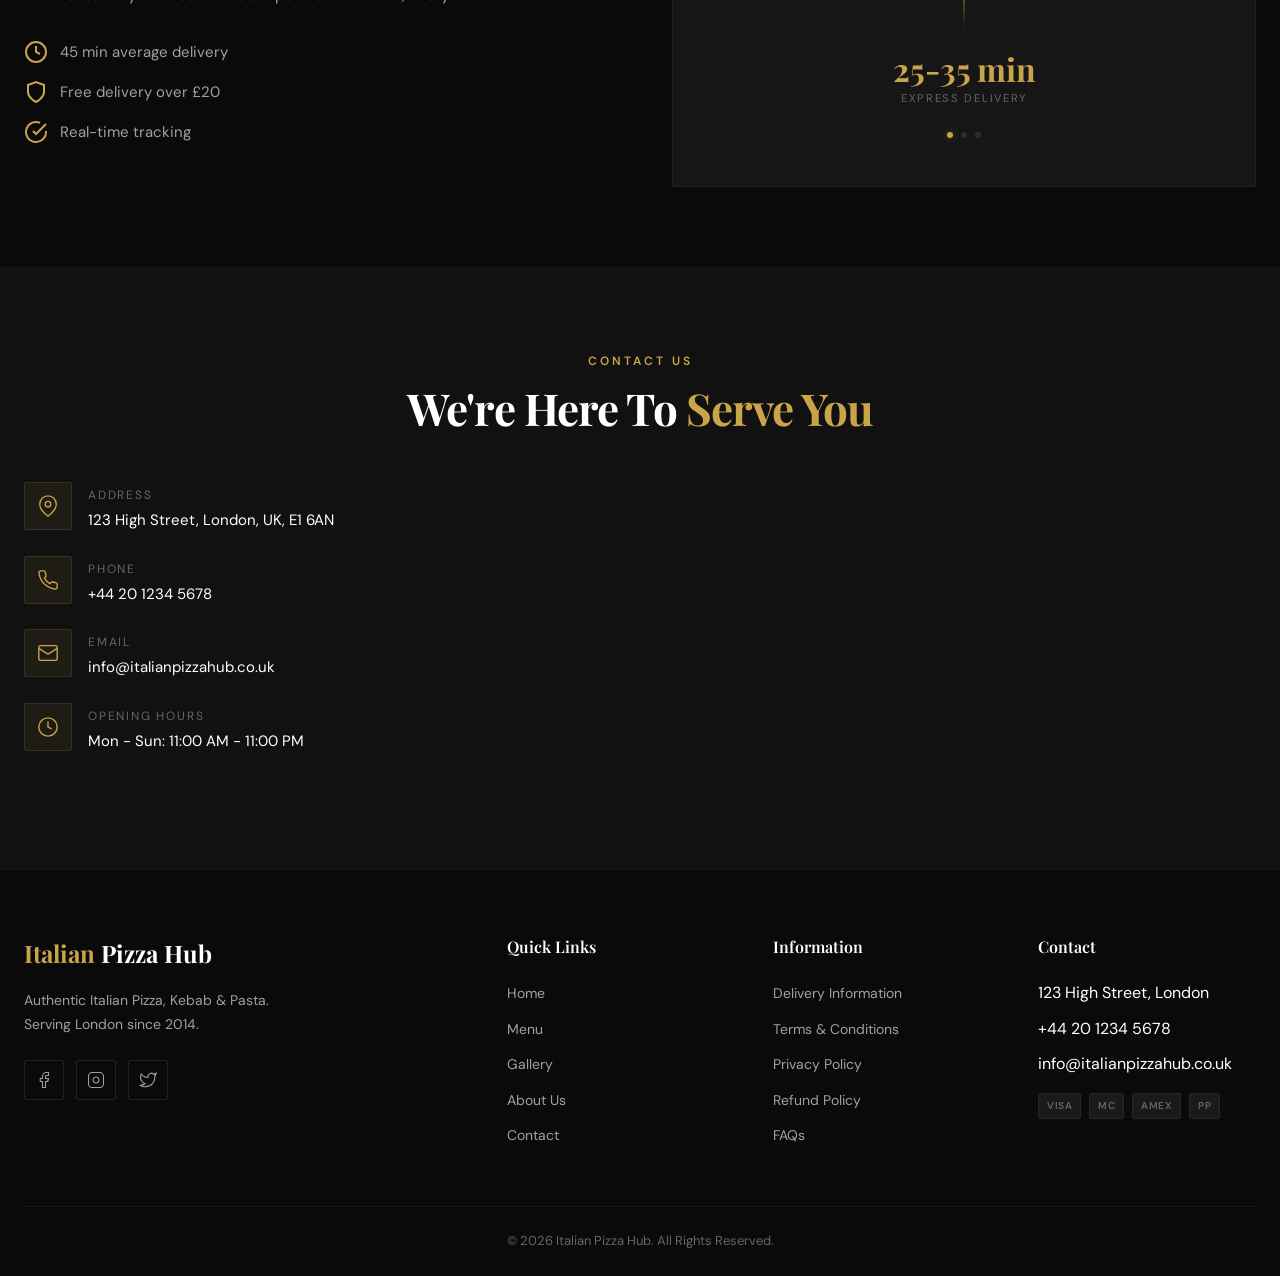
==== commit 38c95302: "Add files via upload fixed cart" ====
--- a/index.html
+++ b/index.html
@@ -580,4 +580,4 @@
 
 <script src="script.js"></script>
 </body>
-</html>
+</html>
--- a/style.css
+++ b/style.css
@@ -29,8 +29,7 @@
   --navbar-height: 72px;
 }
 
-
-/* Primary buttons —  */
+/* Primary buttons */
 .btn-primary,
 .btn-nav,
 .btn-checkout,
@@ -68,10 +67,12 @@
   background: var(--accent-hover);
   color: #000000;
   transform: translateY(-2px);
-  box-shadow: 0 8px 30px rgba(201, 164, 74, 0.35), 0 20px 50px rgba(0, 0, 0, 0.4);
-}
-
-/* Secondary buttons —  */
+  box-shadow:
+    0 8px 30px rgba(201, 164, 74, 0.35),
+    0 20px 50px rgba(0, 0, 0, 0.4);
+}
+
+/* Secondary buttons */
 .btn-secondary,
 .btn-continue,
 .btn-view-gallery {
@@ -259,7 +260,7 @@
   padding: 0 1.5rem;
 }
 
-/* === PROMO BAR === */
+/* ============================================ PROMO BAR ============================================ */
 .promo-bar {
   background: var(--accent);
   color: var(--bg-primary);
@@ -278,7 +279,9 @@
   width: 100%;
   height: var(--promo-height);
   z-index: calc(var(--z-nav) + 1);
-  transition: transform 0.4s ease, opacity 0.4s ease;
+  transition:
+    transform 0.4s ease,
+    opacity 0.4s ease;
 }
 
 .promo-bar.hidden-bar {
@@ -312,7 +315,7 @@
   background: rgba(0, 0, 0, 0.1);
 }
 
-/* === LOADING SCREEN === */
+/* ============================================ LOADING SCREEN ============================================ */
 .loading-screen {
   position: fixed;
   inset: 0;
@@ -321,7 +324,9 @@
   display: flex;
   align-items: center;
   justify-content: center;
-  transition: opacity 0.8s ease, visibility 0.8s ease;
+  transition:
+    opacity 0.8s ease,
+    visibility 0.8s ease;
 }
 
 .loading-screen.hidden {
@@ -382,6 +387,7 @@
   text-transform: uppercase;
   color: var(--text-muted);
 }
+
 .loading-credit {
   font-size: 0.65rem;
   letter-spacing: 0.15em;
@@ -396,7 +402,7 @@
   font-weight: 600;
 }
 
-/* == CUSTOM CURSOR === */
+/* ============================================ CUSTOM CURSOR ============================================ */
 .custom-cursor {
   position: fixed;
   width: 8px;
@@ -406,7 +412,10 @@
   pointer-events: none;
   z-index: var(--z-cursor);
   transform: translate(-50%, -50%);
-  transition: width 0.3s ease, height 0.3s ease, background 0.3s ease;
+  transition:
+    width 0.3s ease,
+    height 0.3s ease,
+    background 0.3s ease;
   mix-blend-mode: difference;
 }
 
@@ -426,7 +435,10 @@
   pointer-events: none;
   z-index: var(--z-cursor);
   transform: translate(-50%, -50%);
-  transition: width 0.5s ease, height 0.5s ease, border-color 0.3s ease;
+  transition:
+    width 0.5s ease,
+    height 0.5s ease,
+    border-color 0.3s ease;
 }
 
 .custom-cursor-follower.hover {
@@ -442,7 +454,7 @@
   }
 }
 
-/* ====== SCROLL PROGRESS ==== */
+/* ============================================ SCROLL PROGRESS ============================================ */
 .scroll-progress {
   position: fixed;
   top: 0;
@@ -454,7 +466,8 @@
   transition: width 0.1s linear;
 }
 
-/* === CART ==== */
+/* ============================================ CART ============================================ */
+/* ============================================ CART ============================================ */
 .cart-overlay {
   position: fixed;
   inset: 0;
@@ -463,21 +476,24 @@
   z-index: var(--z-overlay);
   opacity: 0;
   visibility: hidden;
+  pointer-events: none;
   transition: opacity 0.4s ease, visibility 0.4s ease;
 }
 
 .cart-overlay.active {
   opacity: 1;
   visibility: visible;
+  pointer-events: auto;
 }
 
 .cart-sidebar {
   position: fixed;
   top: 0;
   right: 0;
-  width: 420px;
+  width: 400px;
   max-width: 100%;
   height: 100vh;
+  height: 100dvh;
   background: var(--bg-surface);
   border-left: 1px solid var(--border-subtle);
   z-index: var(--z-cart);
@@ -495,8 +511,9 @@
   display: flex;
   align-items: center;
   justify-content: space-between;
-  padding: 1.5rem;
+  padding: 1.25rem 1.5rem;
   border-bottom: 1px solid var(--border-subtle);
+  flex-shrink: 0;
 }
 
 .cart-header h3 {
@@ -506,15 +523,18 @@
 }
 
 .cart-close {
-  width: 40px;
-  height: 40px;
+  width: 44px;
+  height: 44px;
   display: flex;
   align-items: center;
   justify-content: center;
+  border-radius: 50%;
+  cursor: pointer;
+  transition: background var(--transition-fast);
   position: relative;
-  border-radius: 50%;
-  transition: background var(--transition-fast);
-  cursor: pointer;
+  z-index: 10;
+  flex-shrink: 0;
+  background: transparent;
 }
 
 .cart-close:hover {
@@ -522,19 +542,22 @@
 }
 
 .cart-close span {
+  display: block;
+  width: 20px;
+  height: 2px;
+  background: var(--text-primary);
   position: absolute;
-  width: 18px;
-  height: 1.5px;
-  background: var(--text-primary);
+  top: 50%;
+  left: 50%;
   transition: background var(--transition-fast);
 }
 
 .cart-close span:first-child {
-  transform: rotate(45deg);
+  transform: translate(-50%, -50%) rotate(45deg);
 }
 
 .cart-close span:last-child {
-  transform: rotate(-45deg);
+  transform: translate(-50%, -50%) rotate(-45deg);
 }
 
 .cart-close:hover span {
@@ -572,23 +595,9 @@
   gap: 1rem;
   padding: 1rem 0;
   border-bottom: 1px solid var(--border-subtle);
-  animation: slideInRight 0.4s ease;
-}
-
-@keyframes slideInRight {
-  from {
-    opacity: 0;
-    transform: translateX(20px);
-  }
-  to {
-    opacity: 1;
-    transform: translateX(0);
-  }
-}
-
-.cart-item-info {
-  flex: 1;
-}
+}
+
+.cart-item-info { flex: 1; }
 
 .cart-item-name {
   font-size: 0.9375rem;
@@ -628,11 +637,10 @@
   padding: 1.5rem;
   border-top: 1px solid var(--border-subtle);
   background: var(--bg-surface);
-}
-
-.cart-summary {
-  margin-bottom: 1rem;
-}
+  flex-shrink: 0;
+}
+
+.cart-summary { margin-bottom: 1rem; }
 
 .cart-summary-row {
   display: flex;
@@ -668,7 +676,26 @@
   width: 100%;
 }
 
-/* ========== NAVIGATION ==== */
+
+
+/* Cart mobile */
+@media (max-width: 768px) {
+  .cart-sidebar {
+    width: 100%;
+  }
+  .cart-header {
+    padding: 1rem 1.25rem;
+  }
+  .cart-close {
+    width: 48px;
+    height: 48px;
+  }
+  .cart-close span {
+    width: 22px;
+  }
+}
+
+/* ============================================ NAVIGATION ============================================ */
 .navbar {
   position: fixed;
   top: var(--promo-height);
@@ -676,7 +703,11 @@
   width: 100%;
   z-index: var(--z-nav);
   padding: 1rem 0;
-  transition: background var(--transition-slow), padding var(--transition-slow), backdrop-filter var(--transition-slow), top 0.4s ease;
+  transition:
+    background var(--transition-slow),
+    padding var(--transition-slow),
+    backdrop-filter var(--transition-slow),
+    top 0.4s ease;
 }
 
 .navbar.no-promo {
@@ -715,11 +746,9 @@
 .nav-logo .logo-italian {
   color: var(--accent);
 }
-
 .nav-logo .logo-hub {
   color: var(--text-primary);
 }
-
 .nav-logo .logo-tag {
   font-family: var(--font-body);
   font-size: 0.6rem;
@@ -847,12 +876,10 @@
 .mobile-toggle.active span:nth-child(1) {
   transform: translateY(6.5px) rotate(45deg);
 }
-
 .mobile-toggle.active span:nth-child(2) {
   opacity: 0;
   transform: scaleX(0);
 }
-
 .mobile-toggle.active span:nth-child(3) {
   transform: translateY(-6.5px) rotate(-45deg);
 }
@@ -881,7 +908,6 @@
 .mobile-close span:first-child {
   transform: rotate(45deg);
 }
-
 .mobile-close span:last-child {
   transform: rotate(-45deg);
 }
@@ -909,7 +935,7 @@
   margin-top: 0.5rem;
 }
 
-/* ============================================ HERO — 2026 EDITORIAL LUXURY ============================================ */
+/* ============================================ HERO ============================================ */
 .hero {
   position: relative;
   min-height: 100vh;
@@ -947,15 +973,14 @@
 .hero-bg-overlay {
   position: absolute;
   inset: 0;
-  background: 
-    linear-gradient(
-      180deg,
-      rgba(10, 10, 10, 0.1) 0%,
-      rgba(10, 10, 10, 0.2) 40%,
-      rgba(10, 10, 10, 0.65) 70%,
-      rgba(10, 10, 10, 0.85) 85%,
-      var(--bg-primary) 100%
-    );
+  background: linear-gradient(
+    180deg,
+    rgba(10, 10, 10, 0.1) 0%,
+    rgba(10, 10, 10, 0.2) 40%,
+    rgba(10, 10, 10, 0.65) 70%,
+    rgba(10, 10, 10, 0.85) 85%,
+    var(--bg-primary) 100%
+  );
   z-index: 1;
 }
 
@@ -970,7 +995,7 @@
 }
 
 .hero-content::before {
-  content: '';
+  content: "";
   position: absolute;
   bottom: 0;
   left: 0;
@@ -990,7 +1015,6 @@
 .hero-particle {
   position: absolute;
   z-index: 1;
-  opacity: 0;
   font-size: 1.2rem;
   animation: floatUp 8s linear infinite;
   pointer-events: none;
@@ -1002,8 +1026,12 @@
     transform: translateY(105vh) rotate(0deg);
     opacity: 0;
   }
-  15% { opacity: 0.4; }
-  85% { opacity: 0.1; }
+  15% {
+    opacity: 0.4;
+  }
+  85% {
+    opacity: 0.1;
+  }
   100% {
     transform: translateY(-15vh) rotate(180deg);
     opacity: 0;
@@ -1018,27 +1046,22 @@
   letter-spacing: -0.03em;
   margin-bottom: 0.5rem;
   color: #ffffff;
-  text-shadow: 0 2px 8px rgba(0, 0, 0, 0.8), 0 4px 40px rgba(0, 0, 0, 0.5);
+  text-shadow:
+    0 2px 8px rgba(0, 0, 0, 0.8),
+    0 4px 40px rgba(0, 0, 0, 0.5);
   max-width: 900px;
 }
 
+/* NOTE: opacity and animations removed — GSAP handles these now */
 .title-line {
   display: inline;
-  opacity: 0;
-  animation: fadeIn 0.7s forwards;
-}
-
-.title-line:nth-child(1) { animation-delay: 0.1s; }
-.title-line:nth-child(2) { animation-delay: 0.25s; }
-.title-line:nth-child(3) { animation-delay: 0.4s; }
-
-@keyframes fadeIn {
-  to { opacity: 1; }
 }
 
 .title-line.accent {
   color: var(--accent);
-  text-shadow: 0 2px 12px rgba(201, 164, 74, 0.5), 0 2px 8px rgba(0, 0, 0, 0.8);
+  text-shadow:
+    0 2px 12px rgba(201, 164, 74, 0.5),
+    0 2px 8px rgba(0, 0, 0, 0.8);
 }
 
 .hero-desc {
@@ -1051,8 +1074,6 @@
   letter-spacing: 0.1em;
   text-transform: uppercase;
   text-shadow: 0 1px 4px rgba(0, 0, 0, 0.8);
-  opacity: 0;
-  animation: fadeIn 0.7s 0.6s forwards;
 }
 
 .hero-buttons {
@@ -1062,8 +1083,6 @@
   gap: 1rem;
   flex-wrap: wrap;
   margin-bottom: 2.5rem;
-  opacity: 0;
-  animation: fadeIn 0.7s 0.75s forwards;
 }
 
 .hero-rating {
@@ -1072,8 +1091,6 @@
   justify-content: flex-start;
   gap: 0.75rem;
   flex-wrap: wrap;
-  opacity: 0;
-  animation: fadeIn 0.7s 0.9s forwards;
 }
 
 .rating-avatars {
@@ -1089,7 +1106,9 @@
   border: 2px solid rgba(255, 255, 255, 0.3);
   margin-left: -10px;
   box-shadow: 0 2px 8px rgba(0, 0, 0, 0.5);
-  transition: transform 0.3s, border-color 0.3s;
+  transition:
+    transform 0.3s,
+    border-color 0.3s;
 }
 
 .rating-avatars img:first-child {
@@ -1135,15 +1154,15 @@
   right: clamp(1.5rem, 6vw, 8rem);
   z-index: 2;
   cursor: pointer;
-  opacity: 0;
-  animation: fadeIn 0.7s 1.1s forwards;
 }
 
 .scroll-chevron {
   color: rgba(255, 255, 255, 0.6);
   filter: drop-shadow(0 1px 3px rgba(0, 0, 0, 0.5));
   animation: scrollBounce 2.5s ease-in-out infinite;
-  transition: color 0.3s, opacity 0.3s;
+  transition:
+    color 0.3s,
+    opacity 0.3s;
 }
 
 .hero-scroll:hover .scroll-chevron {
@@ -1152,7 +1171,8 @@
 }
 
 @keyframes scrollBounce {
-  0%, 100% {
+  0%,
+  100% {
     transform: translateY(0);
     opacity: 0.4;
   }
@@ -1167,7 +1187,6 @@
   text-align: center;
   margin-bottom: 3rem;
 }
-
 .section-header.left {
   text-align: left;
 }
@@ -1192,9 +1211,9 @@
 }
 
 .section-title em {
-  font-style: italic;
-  color: var(--accent);
-  font-weight: 500;
+  font-style: normal;
+  color: var(--accent);
+  font-weight: 700;
 }
 
 /* ============================================ POPULAR DISHES ============================================ */
@@ -1224,21 +1243,20 @@
   display: none;
 }
 
-.scroll-btn.prev {
-  left: 0.5rem;
-}
-
-.scroll-btn.next {
-  right: 0.5rem;
-}
-
 .scroll-btn {
   position: absolute;
   top: 50%;
   transform: translateY(-50%);
   z-index: 2;
 }
-/* ============================================ SCROLL HINT TAG ============================================ */
+.scroll-btn.prev {
+  left: 0.5rem;
+}
+.scroll-btn.next {
+  right: 0.5rem;
+}
+
+/* Scroll Hint Tag */
 .scroll-hint {
   display: none;
   text-align: right;
@@ -1262,31 +1280,49 @@
 }
 
 @keyframes hintPulse {
-  0%, 100% { opacity: 0.5; }
-  50% { opacity: 1; }
+  0%,
+  100% {
+    opacity: 0.5;
+  }
+  50% {
+    opacity: 1;
+  }
 }
 
 @keyframes hintSlide {
-  0%, 100% { transform: translateX(0); }
-  50% { transform: translateX(6px); }
-}
-
-/* Show only on mobile */
-@media (max-width: 768px) {
-  .scroll-hint {
-    display: block;
-  }
-}
-
-.dish-card {
+  0%,
+  100% {
+    transform: translateX(0);
+  }
+  50% {
+    transform: translateX(6px);
+  }
+}
+
+/* Dish card link wrapper */
+.dish-card-link {
+  display: block;
+  text-decoration: none;
+  color: inherit;
   min-width: 280px;
   max-width: 280px;
+  scroll-snap-align: start;
+  flex-shrink: 0;
+}
+
+.dish-card-link .dish-card {
+  min-width: auto;
+  max-width: auto;
+  width: 100%;
+  height: 100%;
+}
+
+.dish-card {
   background: var(--bg-card);
   border: 1px solid var(--border-subtle);
   border-radius: 2px;
   overflow: hidden;
   transition: all var(--transition-slow);
-  scroll-snap-align: start;
   position: relative;
 }
 
@@ -1379,7 +1415,6 @@
   border-radius: 2px;
   overflow: hidden;
 }
-
 .about-image img {
   width: 100%;
   height: 100%;
@@ -1397,7 +1432,6 @@
   display: flex;
   gap: 2rem;
 }
-
 .stat {
   text-align: center;
 }
@@ -1445,15 +1479,12 @@
   text-align: center;
   transition: all var(--transition-base);
 }
-
 .category-card:hover {
   transform: translateY(-4px);
 }
-
 .category-card.active .category-image {
   border-color: var(--accent);
 }
-
 .category-card.active .category-name {
   color: var(--accent);
 }
@@ -1480,7 +1511,6 @@
   display: block;
   margin-bottom: 0.25rem;
 }
-
 .category-count {
   font-size: 0.75rem;
   color: var(--text-muted);
@@ -1530,7 +1560,6 @@
   border-radius: 2px;
   overflow: hidden;
 }
-
 .menu-item-img img {
   width: 100%;
   height: 100%;
@@ -1542,7 +1571,6 @@
   font-weight: 600;
   margin-bottom: 0.25rem;
 }
-
 .menu-item-info p {
   font-size: 0.8125rem;
   color: var(--text-secondary);
@@ -1558,7 +1586,6 @@
 .menu-item .btn-add-cart {
   padding: 0.5rem 1.25rem;
 }
-
 .menu-view-all {
   text-align: center;
   margin-top: 2rem;
@@ -1568,7 +1595,6 @@
 .why-us {
   padding: 5rem 0;
 }
-
 .why-us .section-header {
   margin-bottom: 3rem;
 }
@@ -1613,7 +1639,6 @@
   font-weight: 600;
   margin-bottom: 0.5rem;
 }
-
 .feature-card p {
   font-size: 0.875rem;
   color: var(--text-secondary);
@@ -1649,12 +1674,10 @@
 .gallery-item:hover img {
   transform: scale(1.08);
 }
-
 .gallery-item.large {
   grid-column: span 2;
   grid-row: span 2;
 }
-
 .gallery-item.wide {
   grid-column: span 2;
 }
@@ -1673,13 +1696,11 @@
 .gallery-item:hover .gallery-caption {
   transform: translateY(0);
 }
-
 .gallery-caption span {
   font-family: var(--font-heading);
   font-size: 1rem;
   font-weight: 600;
 }
-
 .gallery-cta {
   text-align: center;
   margin-top: 2rem;
@@ -1715,36 +1736,30 @@
   gap: 1rem;
   margin-bottom: 1rem;
 }
-
 .review-avatar {
   width: 48px;
   height: 48px;
   border-radius: 50%;
   object-fit: cover;
 }
-
 .review-meta {
   display: flex;
   flex-direction: column;
   gap: 0.25rem;
 }
-
 .review-name {
   font-weight: 600;
   font-size: 0.9375rem;
 }
-
 .review-stars {
   display: flex;
   gap: 0.15rem;
   color: var(--accent);
 }
-
 .review-text {
   font-size: 0.9375rem;
   color: var(--text-secondary);
   line-height: 1.6;
-  font-style: italic;
 }
 
 /* ============================================ CTA SECTION ============================================ */
@@ -1762,13 +1777,11 @@
   inset: 0;
   z-index: 0;
 }
-
 .cta-bg img {
   width: 100%;
   height: 100%;
   object-fit: cover;
 }
-
 .cta-overlay {
   position: absolute;
   inset: 0;
@@ -1804,11 +1817,10 @@
 }
 
 .cta-title em {
-  font-style: italic;
-  color: var(--accent);
-  font-weight: 500;
-}
-
+  font-style: normal;
+  color: var(--accent);
+  font-weight: 700;
+}
 .cta-desc {
   font-size: 1rem;
   color: var(--text-secondary);
@@ -1833,7 +1845,6 @@
   line-height: 1.7;
   margin-bottom: 2rem;
 }
-
 .delivery-features {
   display: flex;
   flex-direction: column;
@@ -1852,12 +1863,10 @@
   color: var(--accent);
   flex-shrink: 0;
 }
-
 .delivery-image {
   border-radius: 2px;
   overflow: hidden;
 }
-
 .delivery-image img {
   width: 100%;
   height: 100%;
@@ -1869,19 +1878,16 @@
   padding: 5rem 0;
   background: var(--bg-surface);
 }
-
 .contact-grid {
   display: grid;
   grid-template-columns: 1fr 1fr;
   gap: 2rem;
 }
-
 .contact-info-card {
   display: flex;
   flex-direction: column;
   gap: 1.5rem;
 }
-
 .contact-item {
   display: flex;
   align-items: flex-start;
@@ -1907,26 +1913,22 @@
   gap: 0.25rem;
   padding-top: 0.25rem;
 }
-
 .contact-label {
   font-size: 0.75rem;
   letter-spacing: 0.15em;
   text-transform: uppercase;
   color: var(--text-muted);
 }
-
 .contact-value {
   font-size: 0.9375rem;
   color: var(--text-primary);
   line-height: 1.5;
 }
-
 .contact-map {
   border-radius: 2px;
   overflow: hidden;
   min-height: 300px;
 }
-
 .contact-map iframe {
   width: 100%;
   height: 100%;
@@ -2002,17 +2004,14 @@
   font-weight: 600;
   margin-bottom: 1.25rem;
 }
-
 .footer-links-group li {
   margin-bottom: 0.625rem;
 }
-
 .footer-links-group a {
   font-size: 0.875rem;
   color: var(--text-secondary);
   transition: color var(--transition-fast);
 }
-
 .footer-links-group a:hover {
   color: var(--accent);
 }
@@ -2043,7 +2042,7 @@
   color: var(--text-muted);
 }
 
-/* ============================================ FLOATING ORDER BUTTON ============================================ */
+/* ============================================ FLOATING ORDER ============================================ */
 .floating-order {
   position: fixed;
   bottom: 2rem;
@@ -2078,7 +2077,9 @@
   border: 1px solid var(--border-subtle);
   border-radius: 2px;
   box-shadow: 0 16px 40px rgba(0, 0, 0, 0.4);
-  transition: opacity 0.4s ease, transform 0.5s cubic-bezier(0.16, 1, 0.3, 1);
+  transition:
+    opacity 0.4s ease,
+    transform 0.5s cubic-bezier(0.16, 1, 0.3, 1);
   opacity: 0;
   pointer-events: none;
 }
@@ -2105,12 +2106,10 @@
   display: flex;
   flex-direction: column;
 }
-
 .toast-title {
   font-size: 0.875rem;
   font-weight: 600;
 }
-
 .toast-message {
   font-size: 0.8125rem;
   color: var(--text-secondary);
@@ -2168,6 +2167,7 @@
   .nav-logo .logo-tag {
     display: none;
   }
+
   .nav-links {
     position: fixed;
     top: 0;
@@ -2188,6 +2188,7 @@
   .nav-links.active {
     transform: translateX(0);
   }
+
   .mobile-nav-header {
     display: flex;
     align-items: center;
@@ -2220,7 +2221,7 @@
     display: none;
   }
 
-  /* Hero Responsive */
+  /* Hero */
   .hero {
     padding-top: calc(var(--promo-height) + 50px);
     padding-bottom: 3rem;
@@ -2470,9 +2471,6 @@
   .footer-links-group h4 {
     margin-bottom: 1rem;
   }
-  .cart-sidebar {
-    width: 100%;
-  }
   .floating-order {
     bottom: 1rem;
     right: 1rem;
@@ -2485,10 +2483,13 @@
   .scroll-btn {
     display: none;
   }
+  .scroll-hint {
+    display: block;
+  }
   .dishes-scroll-wrapper {
     padding: 0 1rem;
   }
-  .dish-card {
+  .dish-card-link {
     min-width: 260px;
     max-width: 260px;
   }
@@ -2532,8 +2533,6 @@
     padding: 0.5rem 0.875rem;
     font-size: 0.68rem;
   }
-
-  /* Hero small mobile */
   .hero {
     padding-top: calc(var(--promo-height) + 40px);
     padding-bottom: 2.5rem;
@@ -2582,7 +2581,6 @@
   .rating-count {
     font-size: 0.7rem;
   }
-
   .gallery-grid {
     grid-template-rows: repeat(6, 160px);
   }
@@ -2661,14 +2659,6 @@
   }
   .hero-particle {
     display: none;
-  }
-  .title-line,
-  .hero-desc,
-  .hero-buttons,
-  .hero-rating,
-  .hero-scroll {
-    animation: none;
-    opacity: 1;
   }
   .scroll-chevron {
     animation: none;
@@ -2688,24 +2678,163 @@
     );
   }
 }
-
-/* ============================================ FALLBACK VISIBILITY ============================================ */
-.hero-content,
-.section-header,
-.dish-card,
-.about-image,
-.about-content,
-.category-card,
-.menu-item,
-.feature-card,
-.gallery-item,
-.review-card,
-.cta-content,
-.delivery-content,
-.delivery-image,
-.contact-info-card,
-.contact-map,
-.footer-grid > div {
-  opacity: 1 !important;
-  transform: none !important;
+/* ============================================ DELIVERY ILLUSTRATION ============================================ */
+.delivery-image {
+  border-radius: 2px;
+  overflow: hidden;
+  min-height: 350px;
+  background: var(--bg-card);
+  display: flex;
+  align-items: center;
+  justify-content: center;
+  border: 1px solid var(--border-subtle);
+}
+
+.delivery-illustration {
+  text-align: center;
+  padding: 3rem 2rem;
+  display: flex;
+  flex-direction: column;
+  align-items: center;
+  gap: 1.5rem;
+}
+
+.delivery-circle {
+  width: 140px;
+  height: 140px;
+  border-radius: 50%;
+  background: rgba(201, 164, 74, 0.06);
+  border: 2px solid rgba(201, 164, 74, 0.2);
+  display: flex;
+  align-items: center;
+  justify-content: center;
+  position: relative;
+  animation: circlePulse 3s ease-in-out infinite;
+}
+
+.delivery-circle::before {
+  content: '';
+  position: absolute;
+  inset: -8px;
+  border-radius: 50%;
+  border: 1px solid rgba(201, 164, 74, 0.1);
+  animation: circlePulse 3s ease-in-out infinite 0.5s;
+}
+
+.delivery-circle::after {
+  content: '';
+  position: absolute;
+  inset: -16px;
+  border-radius: 50%;
+  border: 1px solid rgba(201, 164, 74, 0.05);
+  animation: circlePulse 3s ease-in-out infinite 1s;
+}
+
+@keyframes circlePulse {
+  0%, 100% { transform: scale(1); opacity: 1; }
+  50% { transform: scale(1.03); opacity: 0.8; }
+}
+
+.delivery-line {
+  width: 2px;
+  height: 40px;
+  background: linear-gradient(180deg, var(--accent), transparent);
+  opacity: 0.5;
+}
+
+.delivery-info {
+  display: flex;
+  flex-direction: column;
+  align-items: center;
+  gap: 0.3rem;
+}
+
+.delivery-time {
+  font-family: var(--font-heading);
+  font-size: 2rem;
+  font-weight: 700;
+  color: var(--accent);
+  line-height: 1;
+}
+
+.delivery-label {
+  font-size: 0.7rem;
+  letter-spacing: 0.15em;
+  text-transform: uppercase;
+  color: var(--text-muted);
+}
+
+.delivery-dots {
+  display: flex;
+  gap: 0.5rem;
+}
+
+.delivery-dots .dot {
+  width: 6px;
+  height: 6px;
+  border-radius: 50%;
+  background: var(--border-light);
+  transition: all 0.3s ease;
+}
+
+.delivery-dots .dot.active {
+  background: var(--accent);
+  box-shadow: 0 0 8px rgba(201, 164, 74, 0.4);
+}
+
+@media (max-width: 768px) {
+  .delivery-image {
+    min-height: 280px;
+  }
+  
+  .delivery-circle {
+    width: 110px;
+    height: 110px;
+  }
+  
+  .delivery-circle svg {
+    width: 55px;
+    height: 55px;
+  }
+  
+  .delivery-time {
+    font-size: 1.6rem;
+  }
+  
+  .delivery-illustration {
+    padding: 2rem 1.5rem;
+    gap: 1rem;
+  }
+}
+/* ============================================ CART Z-INDEX FIX ============================================ */
+.cart-sidebar {
+  z-index: 9999 !important;
+}
+
+.cart-overlay {
+  z-index: 9998 !important;
+}
+
+.cart-header {
+  position: relative;
+  z-index: 10;
+}
+
+.cart-close {
+  position: relative;
+  z-index: 100;
+}
+
+/* Push nav elements behind cart */
+.navbar {
+  z-index: 997 !important;
+}
+
+.mobile-toggle {
+  z-index: 996 !important;
+}
+
+.btn-nav {
+  position: relative;
+  z-index: 1;
 }
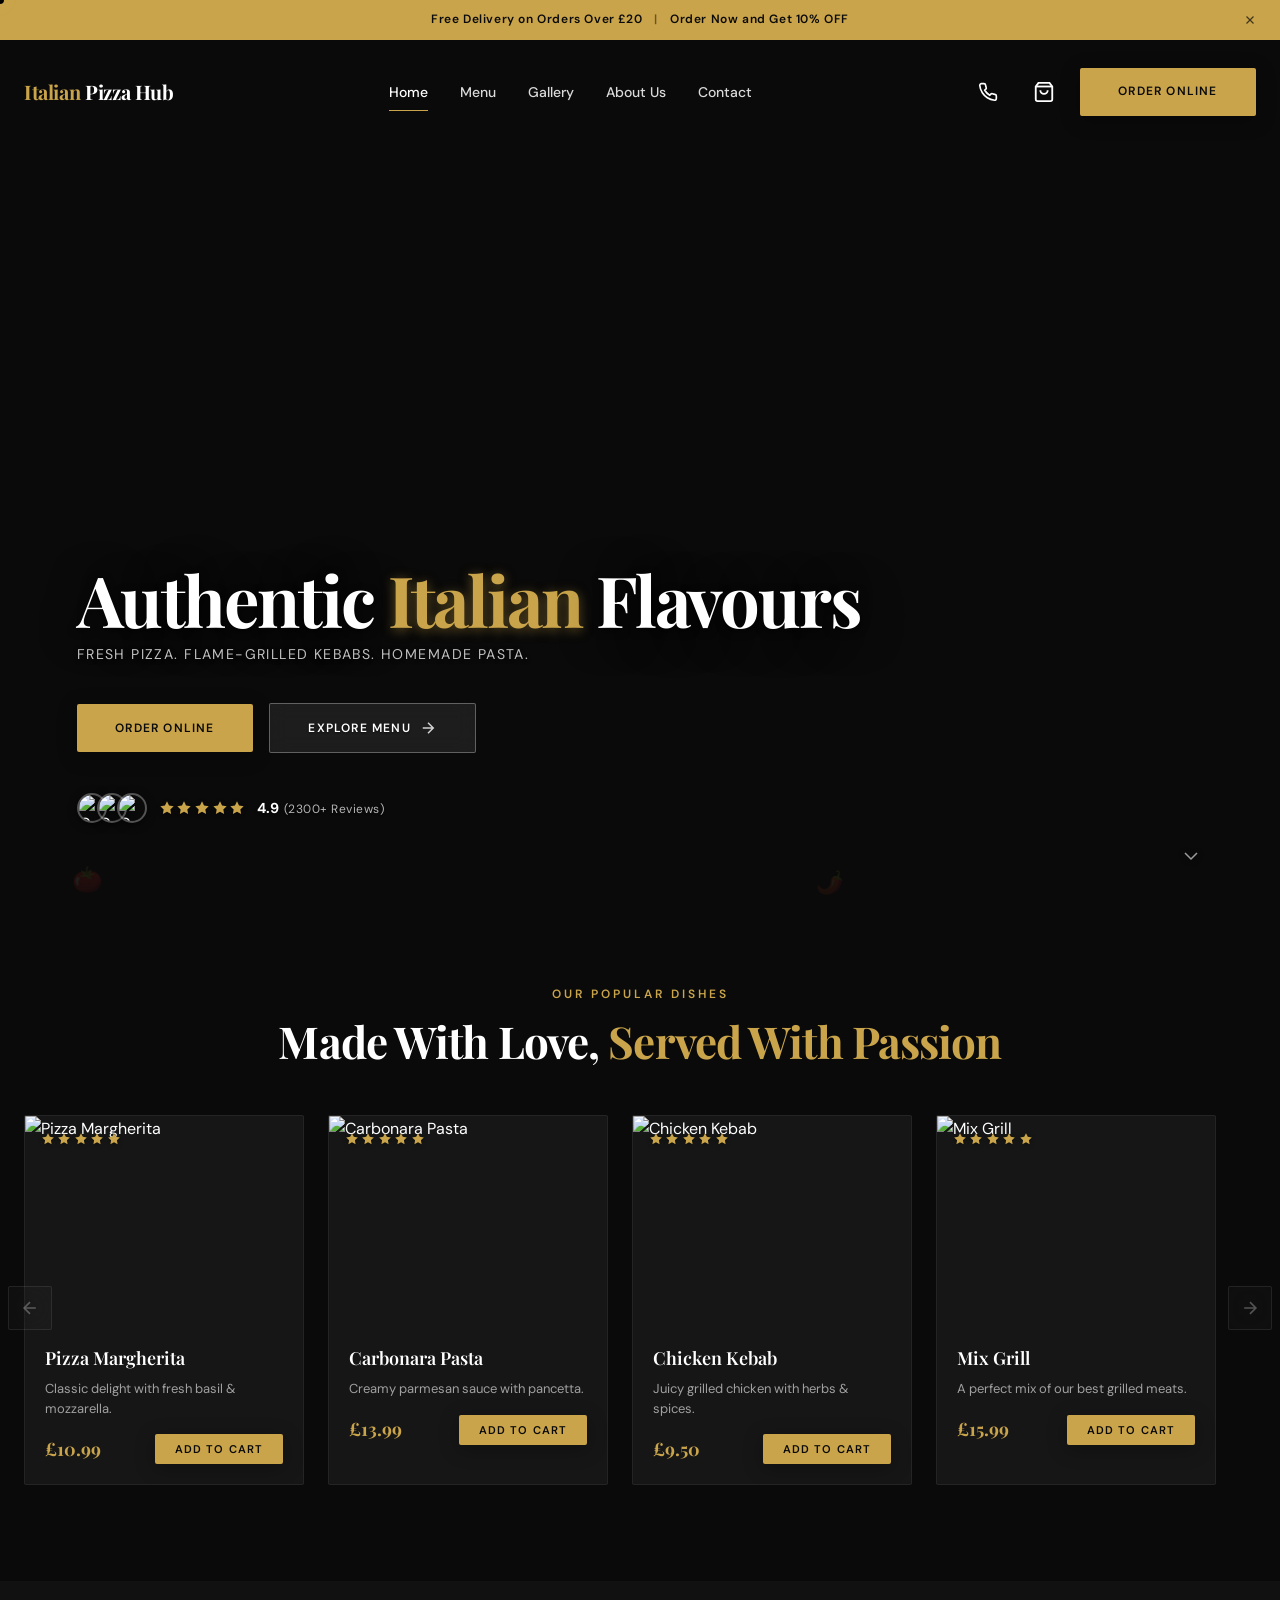
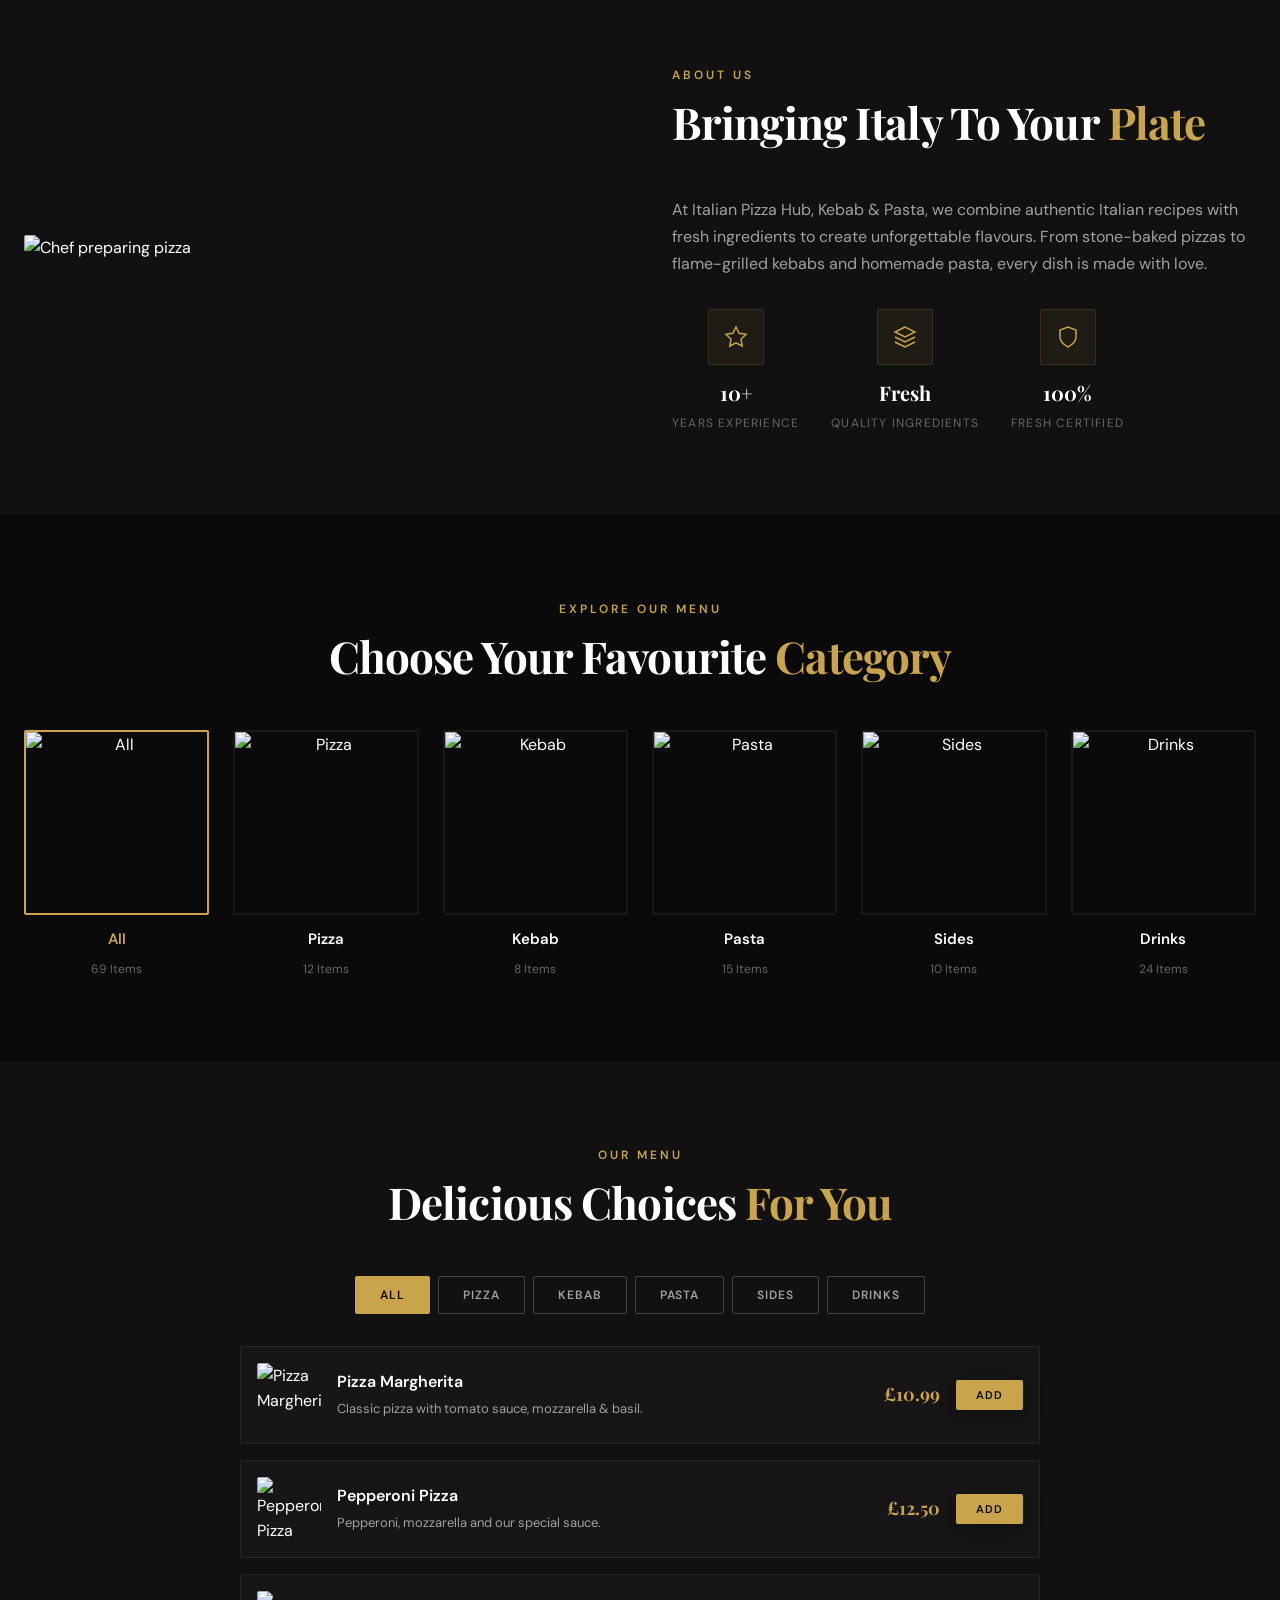
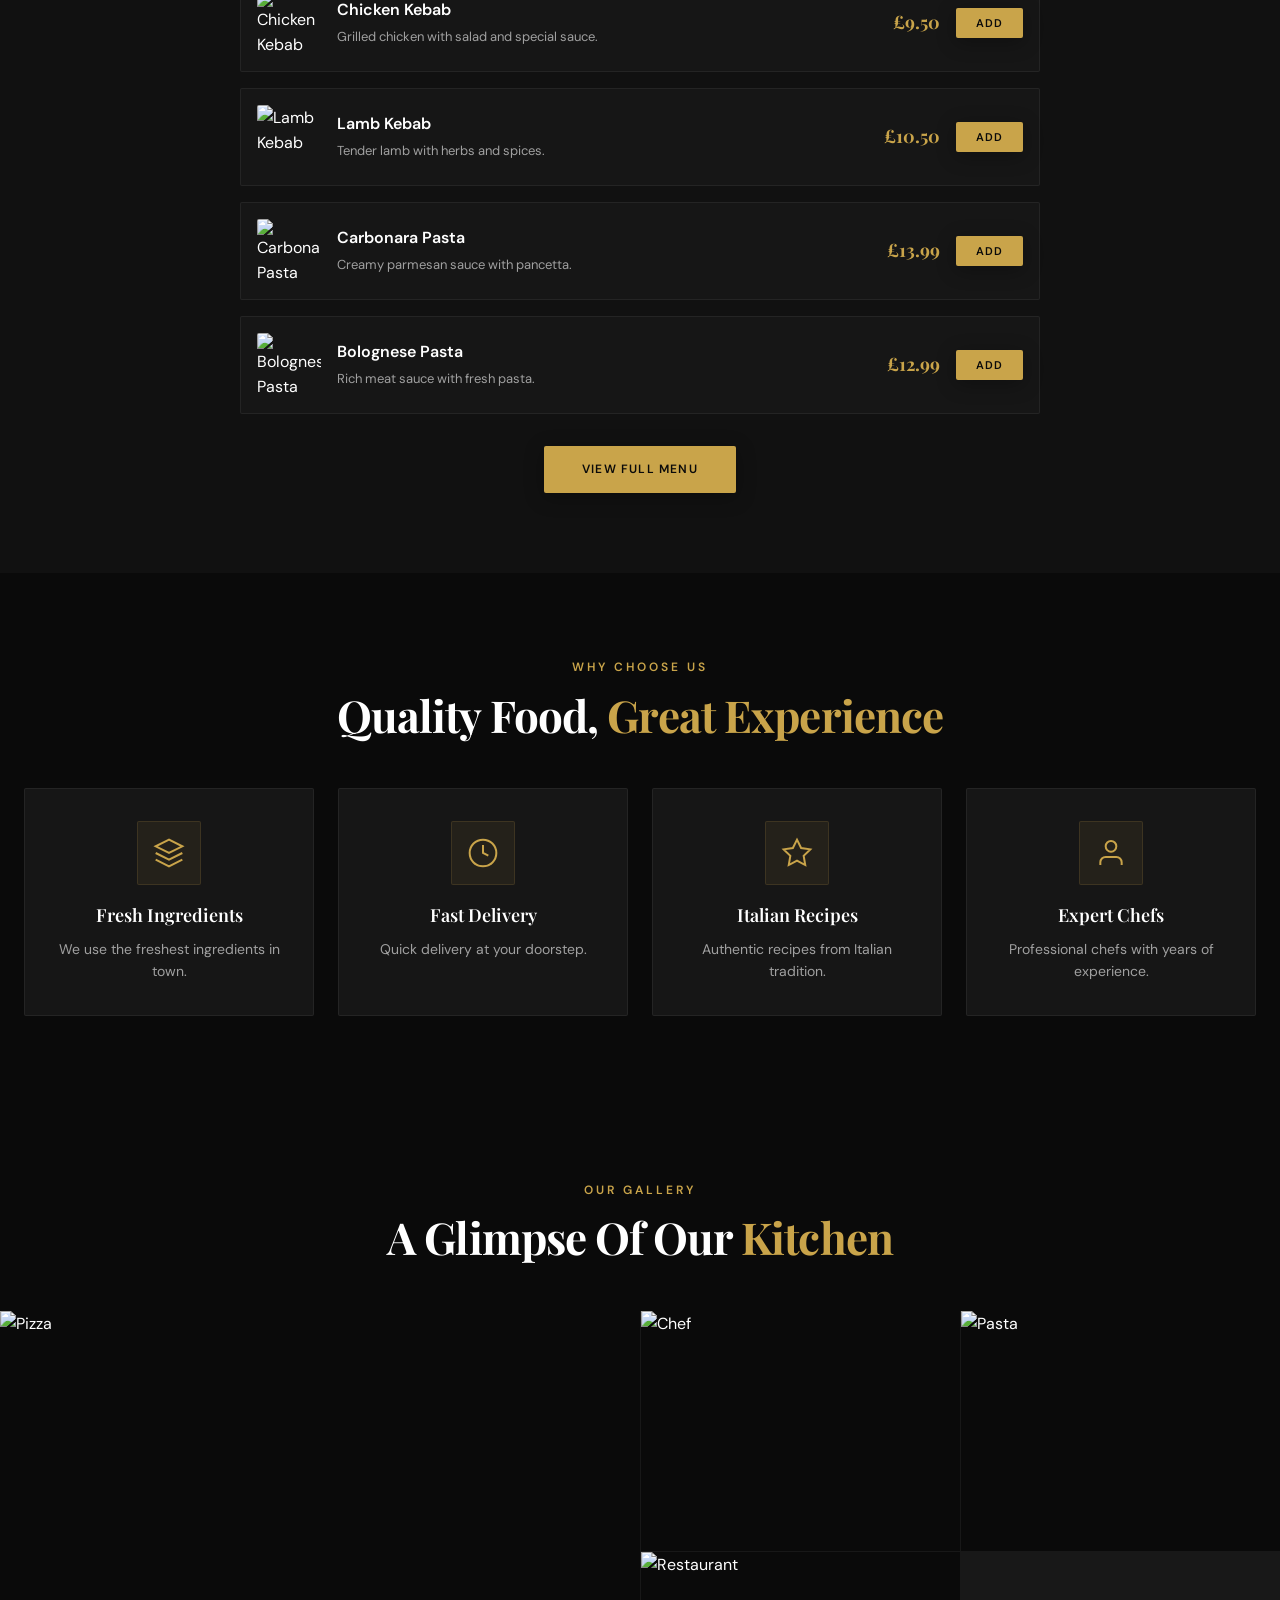
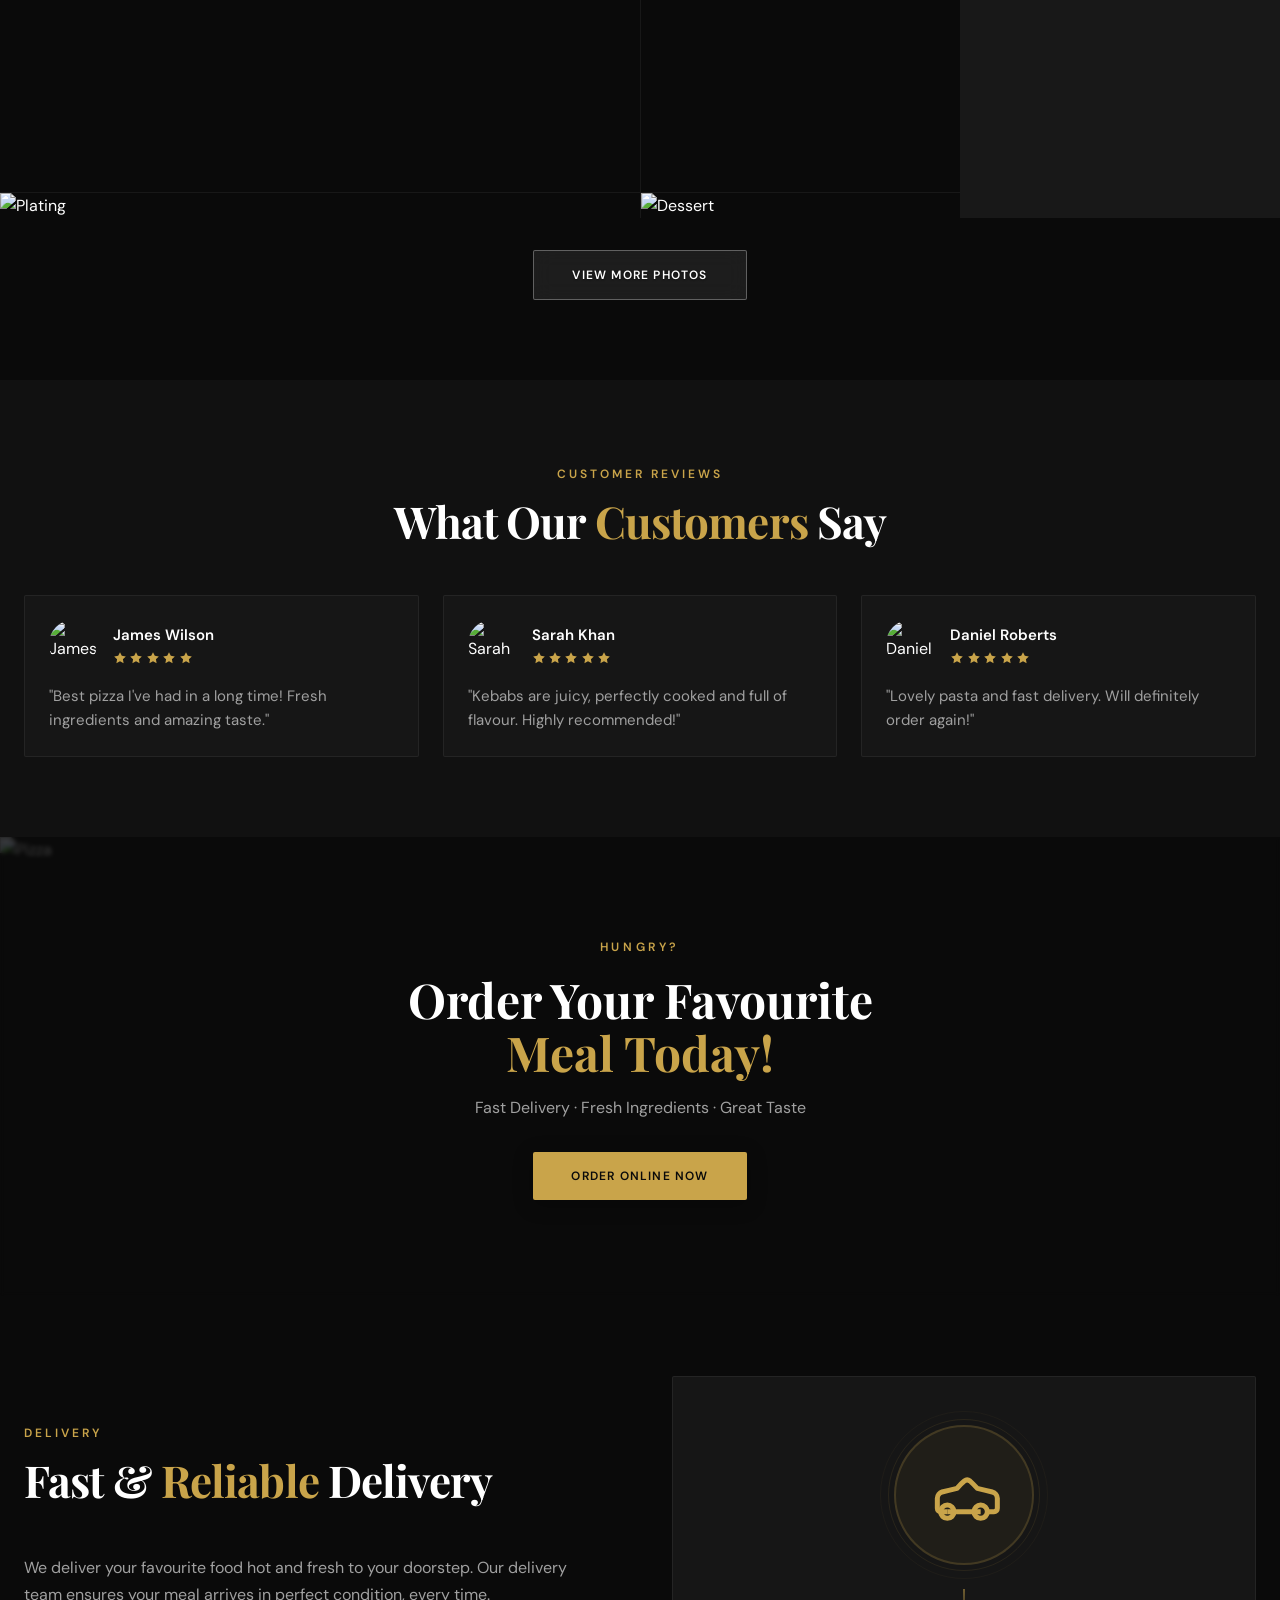
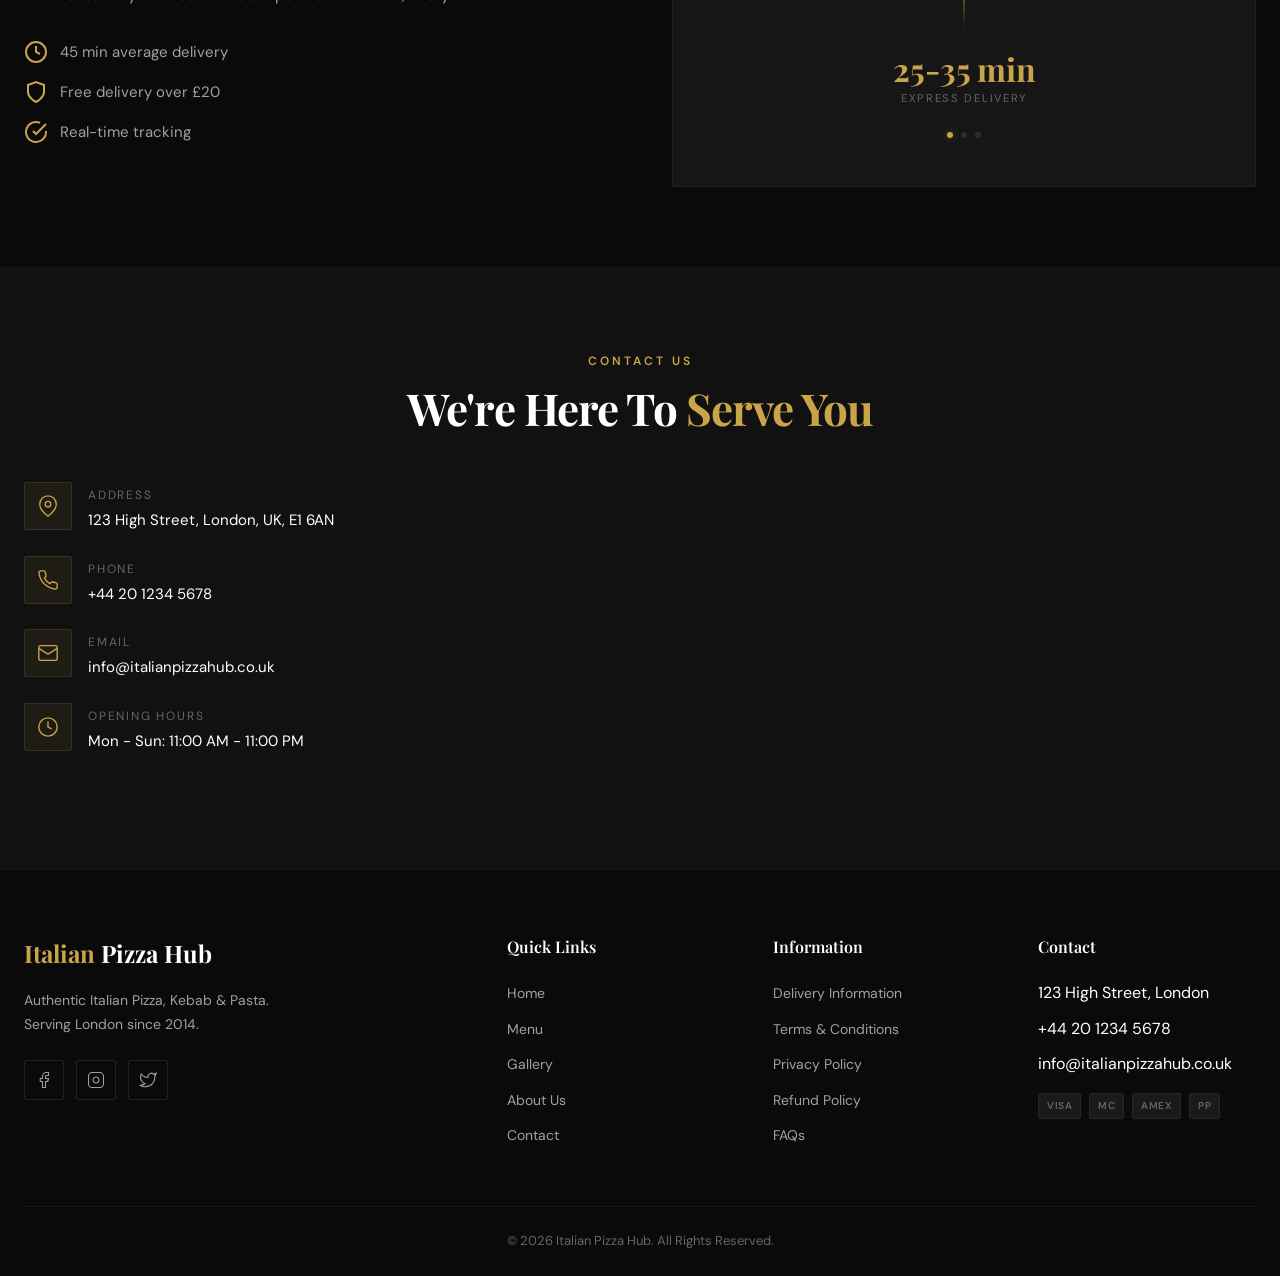
==== commit a0a2ba0b: "Update index.html" ====
--- a/index.html
+++ b/index.html
@@ -272,7 +272,7 @@
                 <div class="about-stats">
                     <div class="stat"><div class="stat-icon"><svg width="24" height="24" viewBox="0 0 24 24" fill="none" stroke="currentColor" stroke-width="1.5"><path d="M12 2l3.09 6.26L22 9.27l-5 4.87 1.18 6.88L12 17.77l-6.18 3.25L7 14.14 2 9.27l6.91-1.01L12 2z"/></svg></div><span class="stat-value">10+</span><span class="stat-label">Years Experience</span></div>
                     <div class="stat"><div class="stat-icon"><svg width="24" height="24" viewBox="0 0 24 24" fill="none" stroke="currentColor" stroke-width="1.5"><path d="M12 2L2 7l10 5 10-5-10-5z"/><path d="M2 17l10 5 10-5"/><path d="M2 12l10 5 10-5"/></svg></div><span class="stat-value">Fresh</span><span class="stat-label">Quality Ingredients</span></div>
-                    <div class="stat"><div class="stat-icon"><svg width="24" height="24" viewBox="0 0 24 24" fill="none" stroke="currentColor" stroke-width="1.5"><path d="M12 22s8-4 8-10V5l-8-3-8 3v7c0 6 8 10 8 10z"/></svg></div><span class="stat-value">100%</span><span class="stat-label">Halal Certified</span></div>
+                    <div class="stat"><div class="stat-icon"><svg width="24" height="24" viewBox="0 0 24 24" fill="none" stroke="currentColor" stroke-width="1.5"><path d="M12 22s8-4 8-10V5l-8-3-8 3v7c0 6 8 10 8 10z"/></svg></div><span class="stat-value">100%</span><span class="stat-label">fresh Certified</span></div>
                 </div>
             </div>
         </div>
@@ -580,4 +580,4 @@
 
 <script src="script.js"></script>
 </body>
-</html>+</html>
--- a/style.css
+++ b/style.css
@@ -2837,4 +2837,11 @@
 .btn-nav {
   position: relative;
   z-index: 1;
-}+}
+
+/* Ensure sections are visible even if GSAP fails */
+.review-card,
+.feature-card {
+  opacity: 1 !important;
+  transform: none !important;
+}
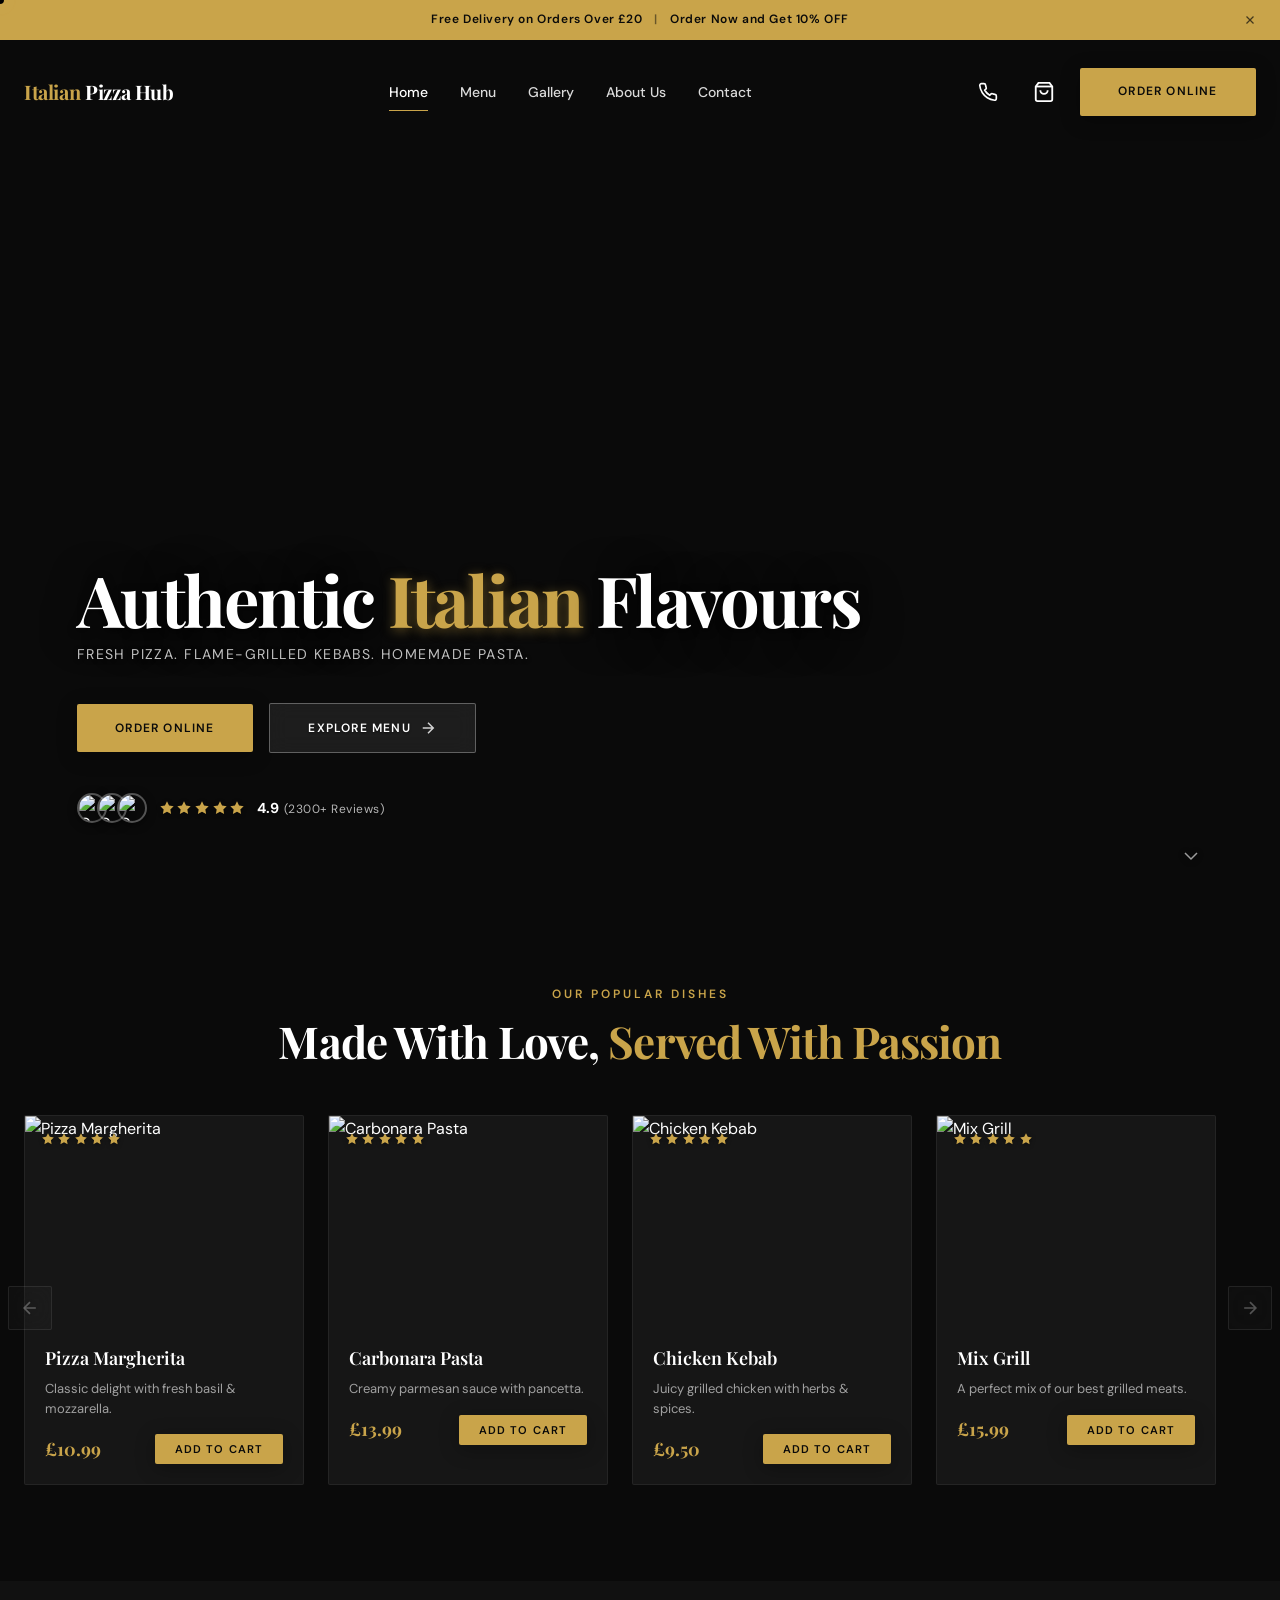
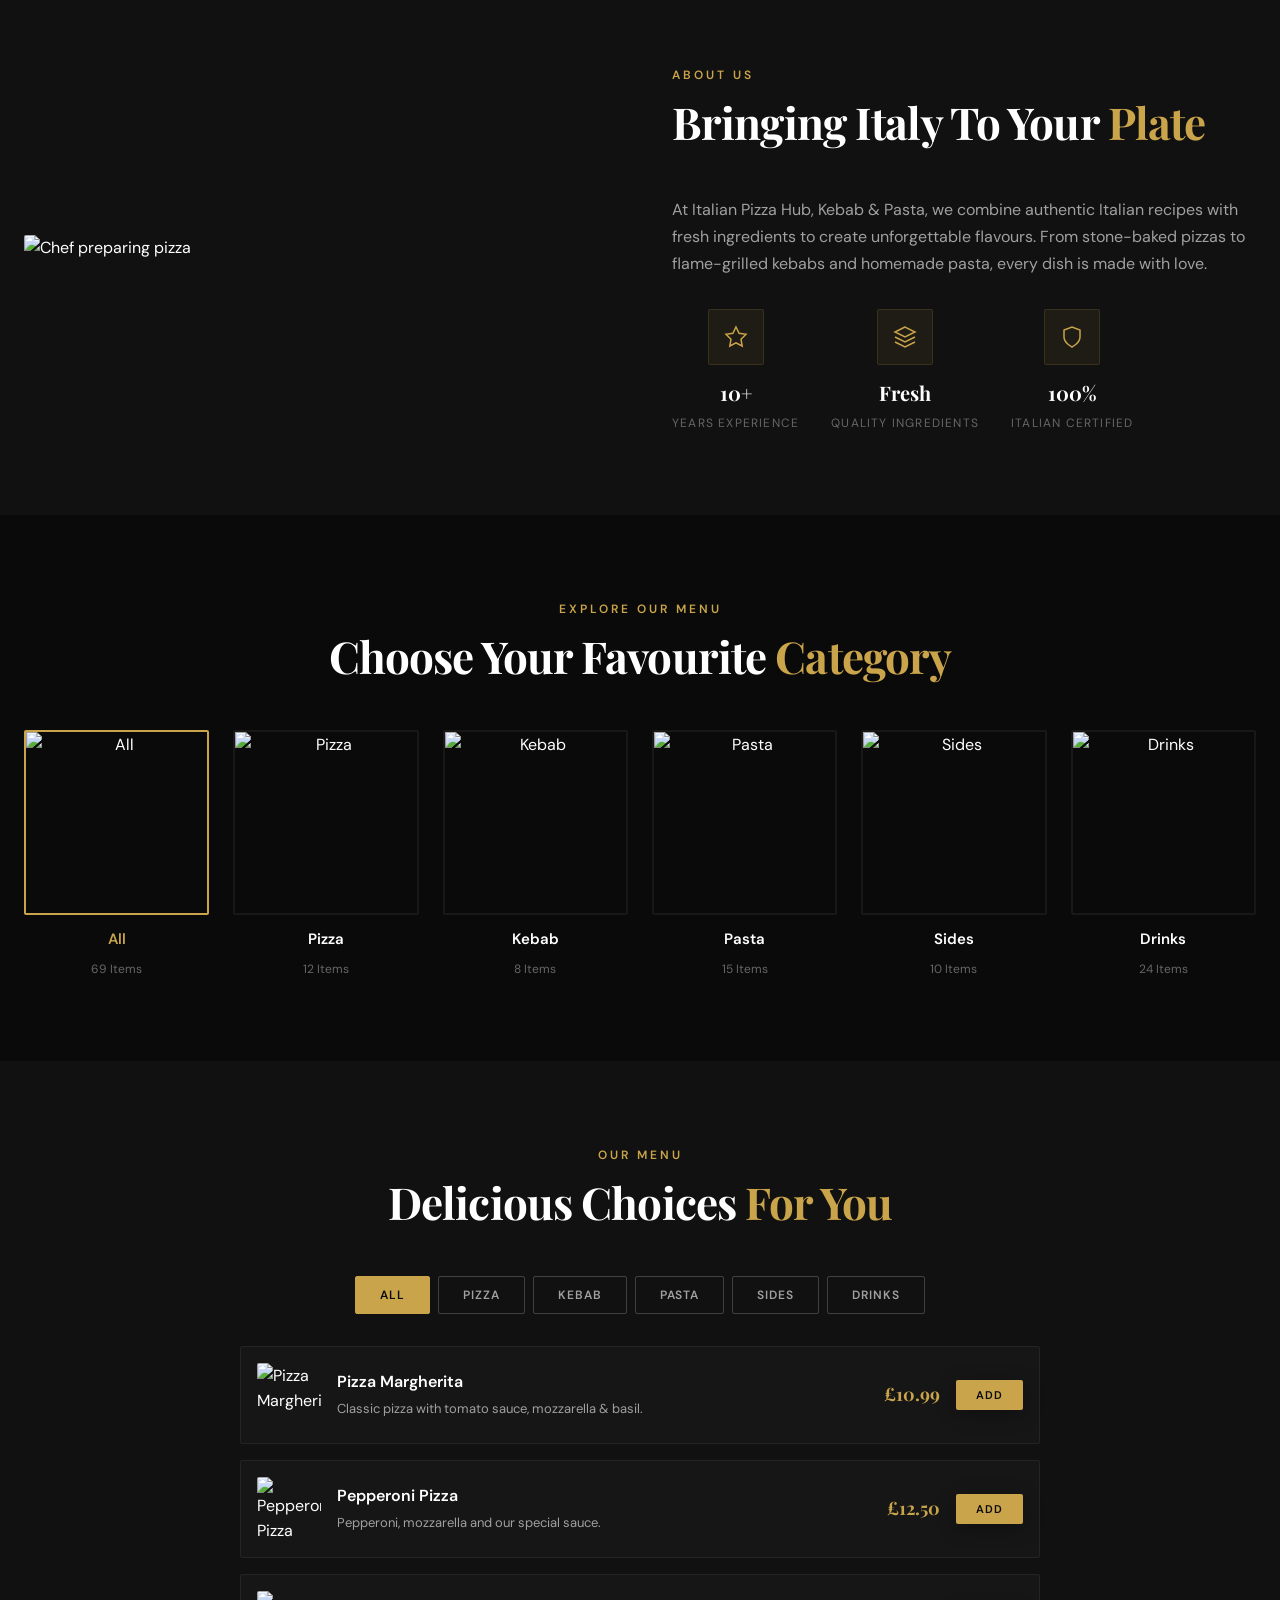
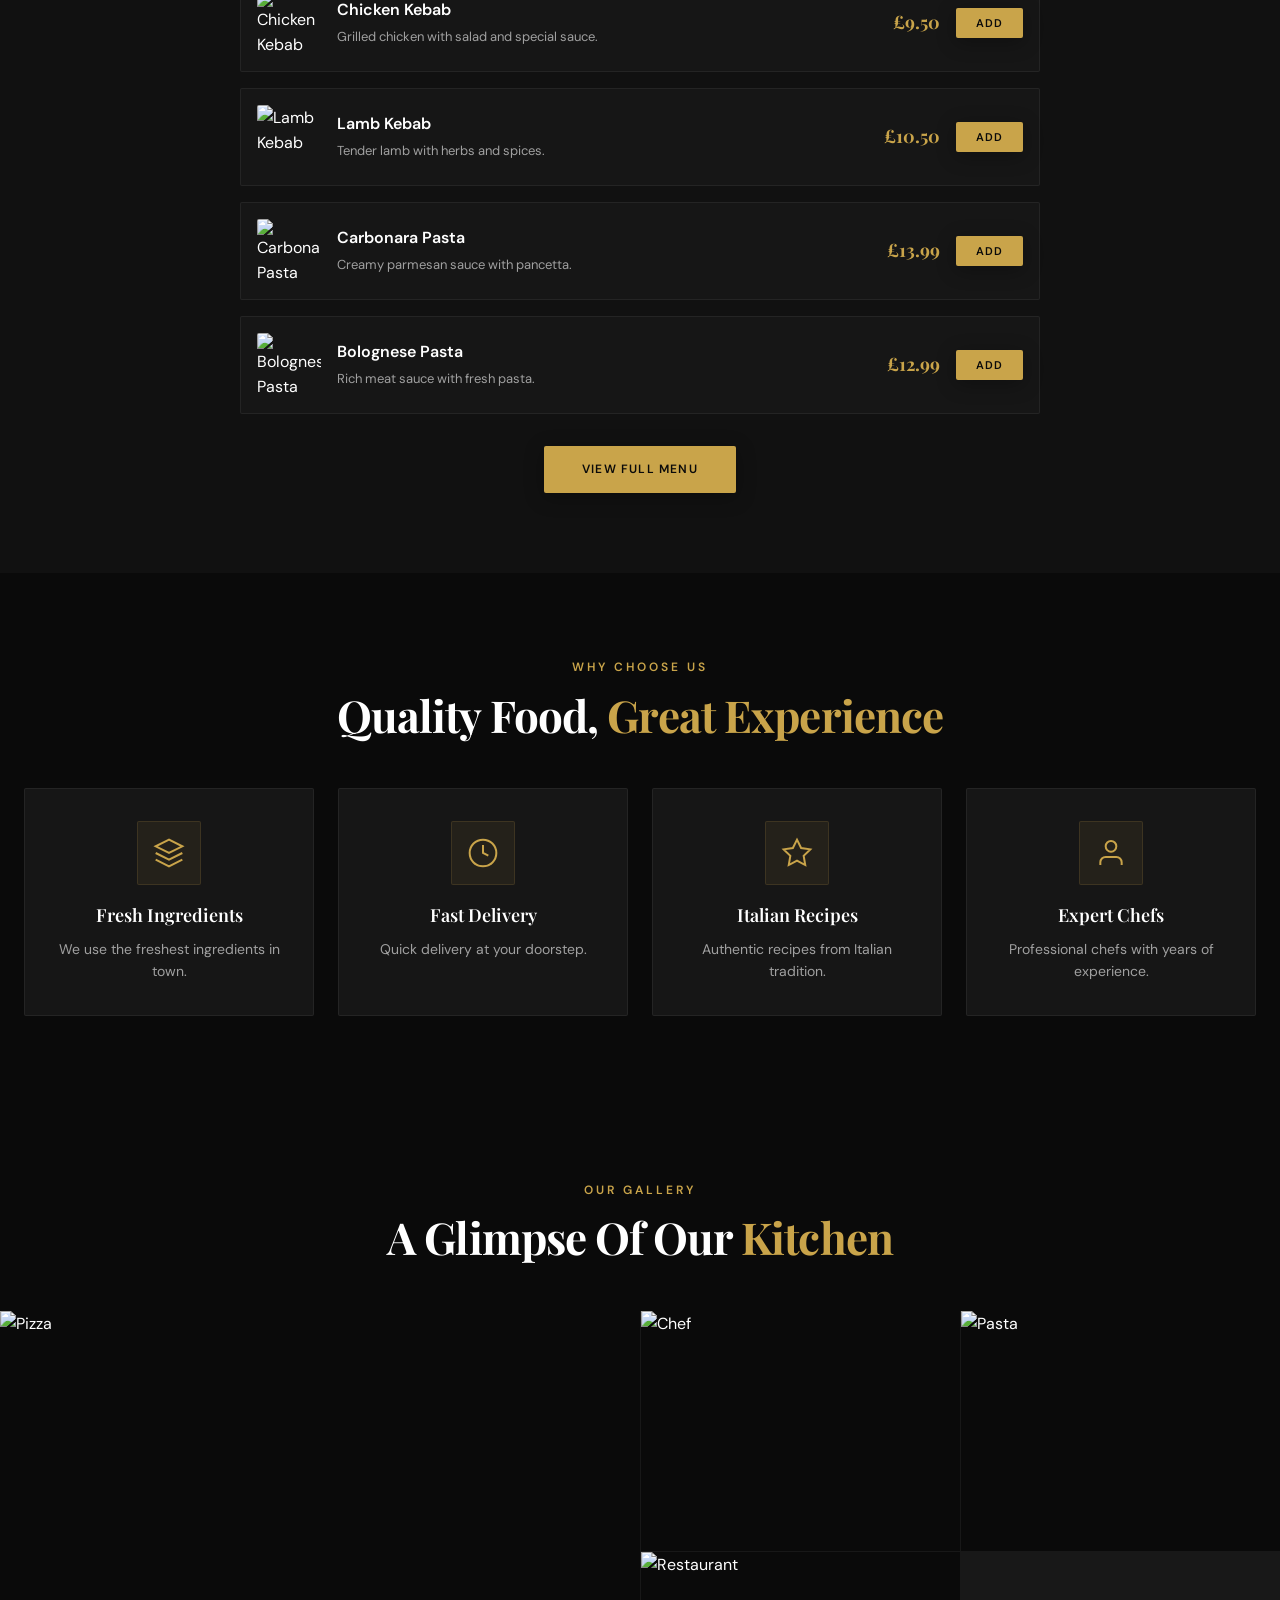
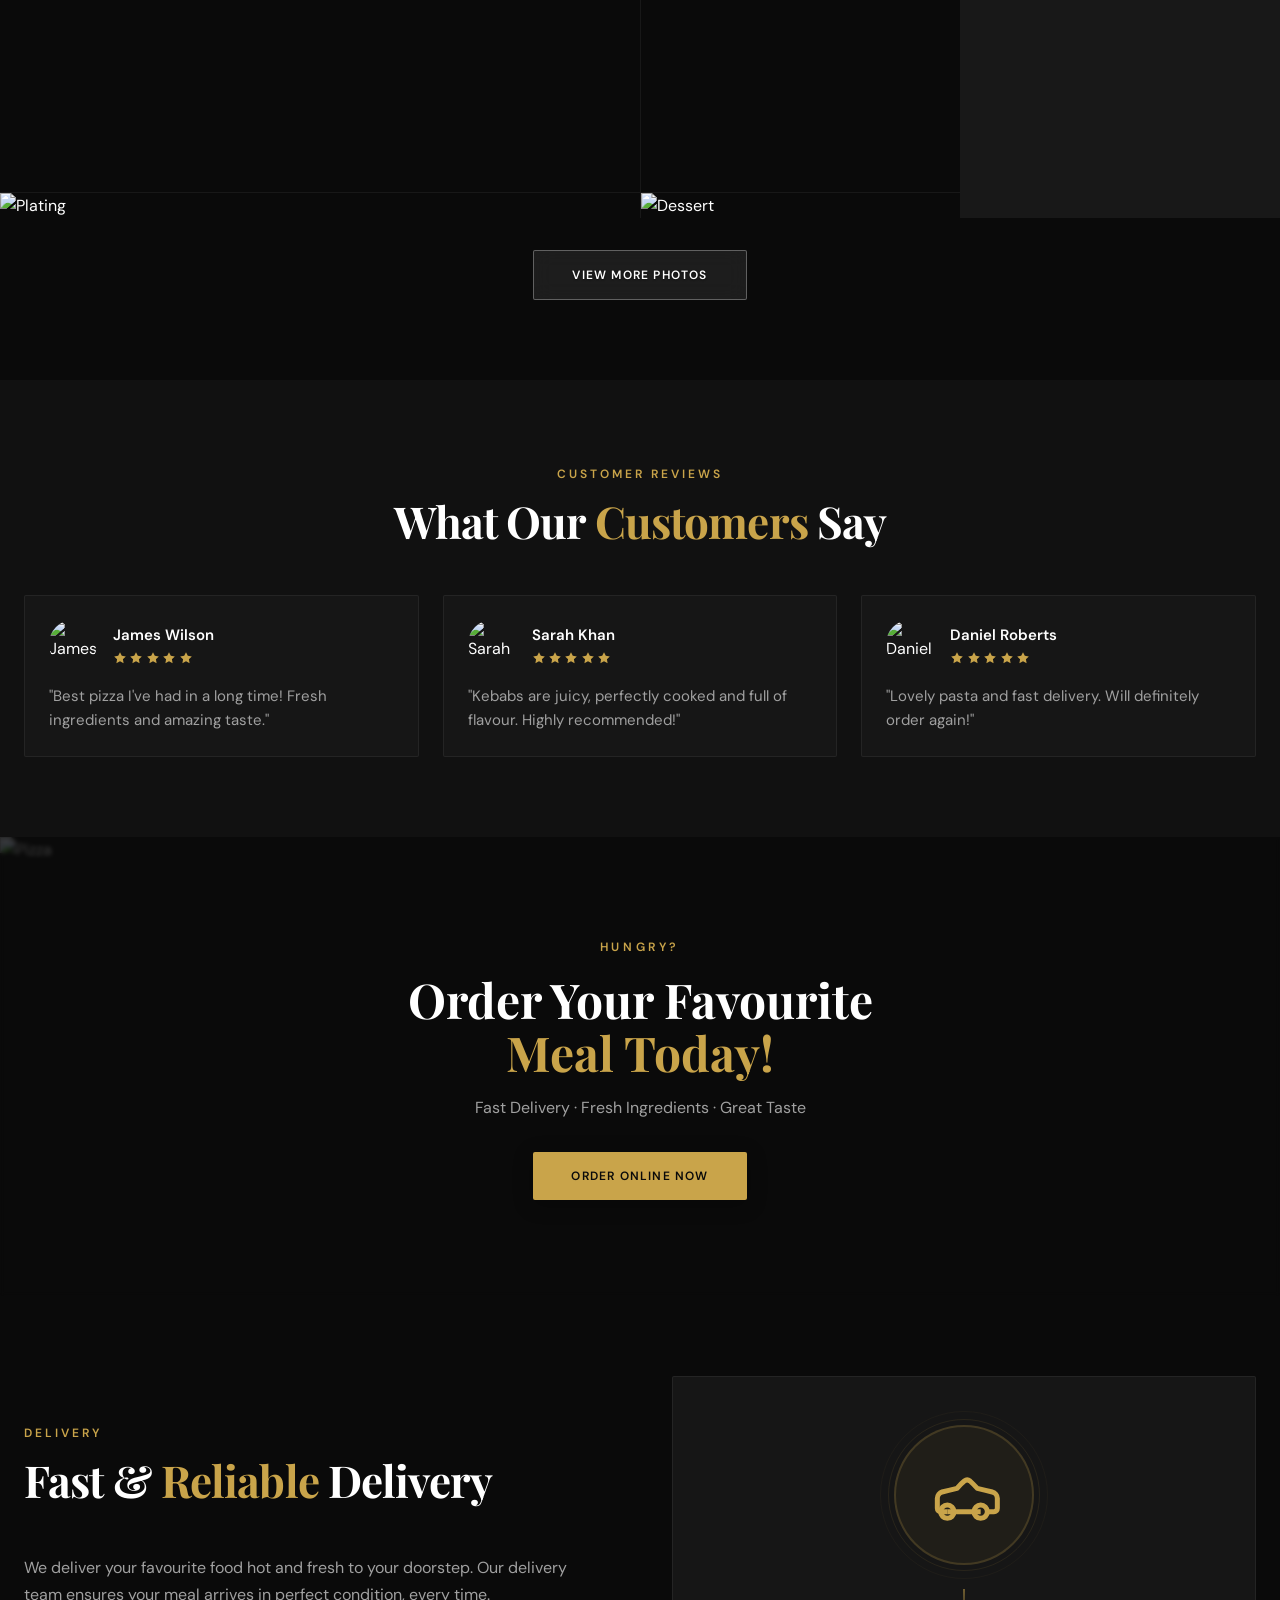
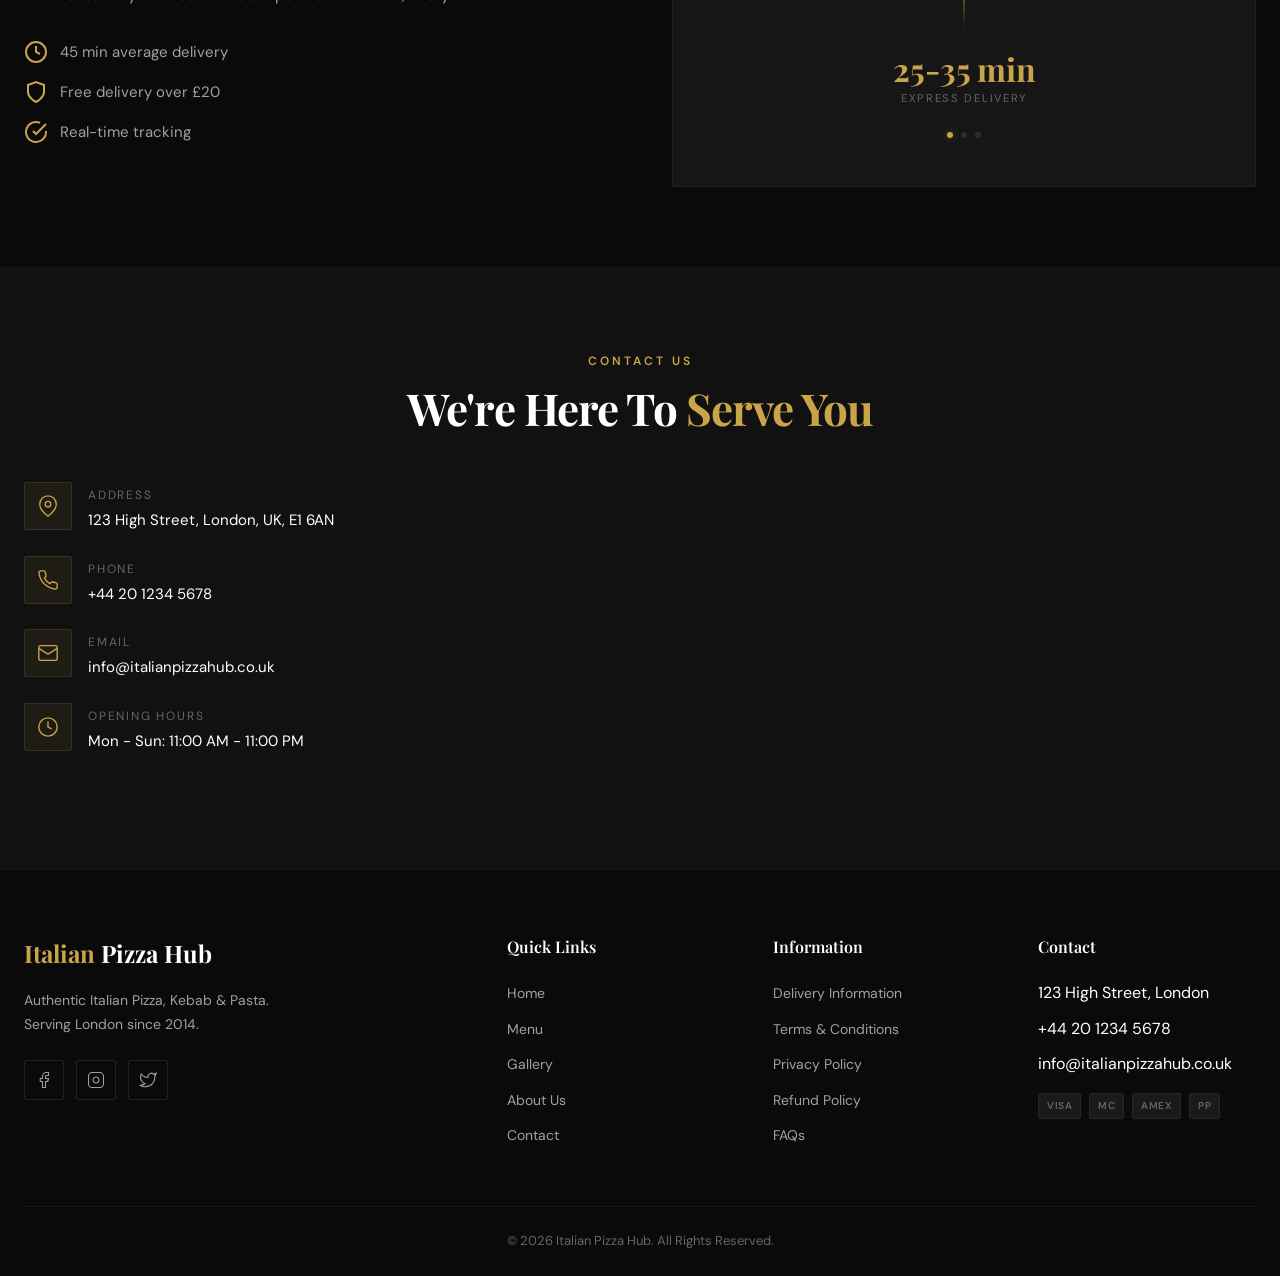
==== commit 8fdb3ac3: "Update index.html" ====
--- a/index.html
+++ b/index.html
@@ -272,7 +272,7 @@
                 <div class="about-stats">
                     <div class="stat"><div class="stat-icon"><svg width="24" height="24" viewBox="0 0 24 24" fill="none" stroke="currentColor" stroke-width="1.5"><path d="M12 2l3.09 6.26L22 9.27l-5 4.87 1.18 6.88L12 17.77l-6.18 3.25L7 14.14 2 9.27l6.91-1.01L12 2z"/></svg></div><span class="stat-value">10+</span><span class="stat-label">Years Experience</span></div>
                     <div class="stat"><div class="stat-icon"><svg width="24" height="24" viewBox="0 0 24 24" fill="none" stroke="currentColor" stroke-width="1.5"><path d="M12 2L2 7l10 5 10-5-10-5z"/><path d="M2 17l10 5 10-5"/><path d="M2 12l10 5 10-5"/></svg></div><span class="stat-value">Fresh</span><span class="stat-label">Quality Ingredients</span></div>
-                    <div class="stat"><div class="stat-icon"><svg width="24" height="24" viewBox="0 0 24 24" fill="none" stroke="currentColor" stroke-width="1.5"><path d="M12 22s8-4 8-10V5l-8-3-8 3v7c0 6 8 10 8 10z"/></svg></div><span class="stat-value">100%</span><span class="stat-label">fresh Certified</span></div>
+                    <div class="stat"><div class="stat-icon"><svg width="24" height="24" viewBox="0 0 24 24" fill="none" stroke="currentColor" stroke-width="1.5"><path d="M12 22s8-4 8-10V5l-8-3-8 3v7c0 6 8 10 8 10z"/></svg></div><span class="stat-value">100%</span><span class="stat-label">Italian Certified</span></div>
                 </div>
             </div>
         </div>
